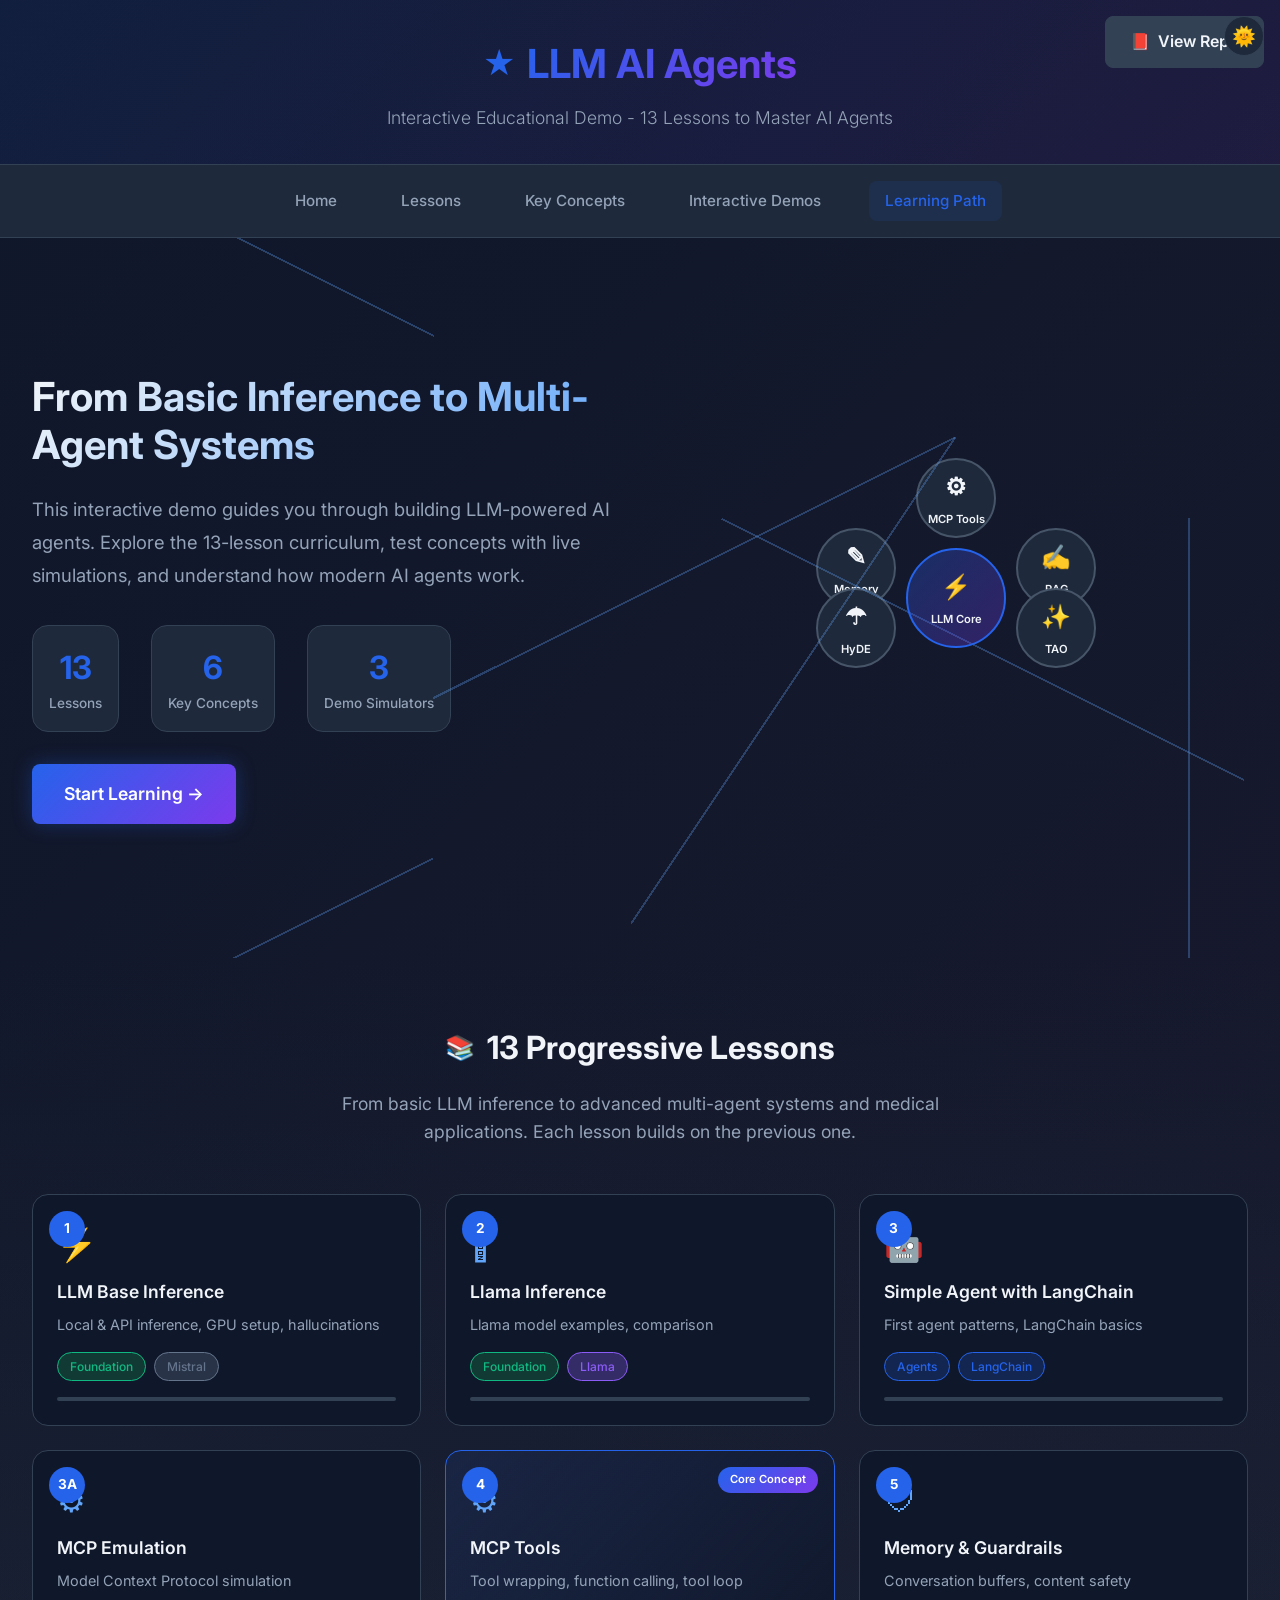
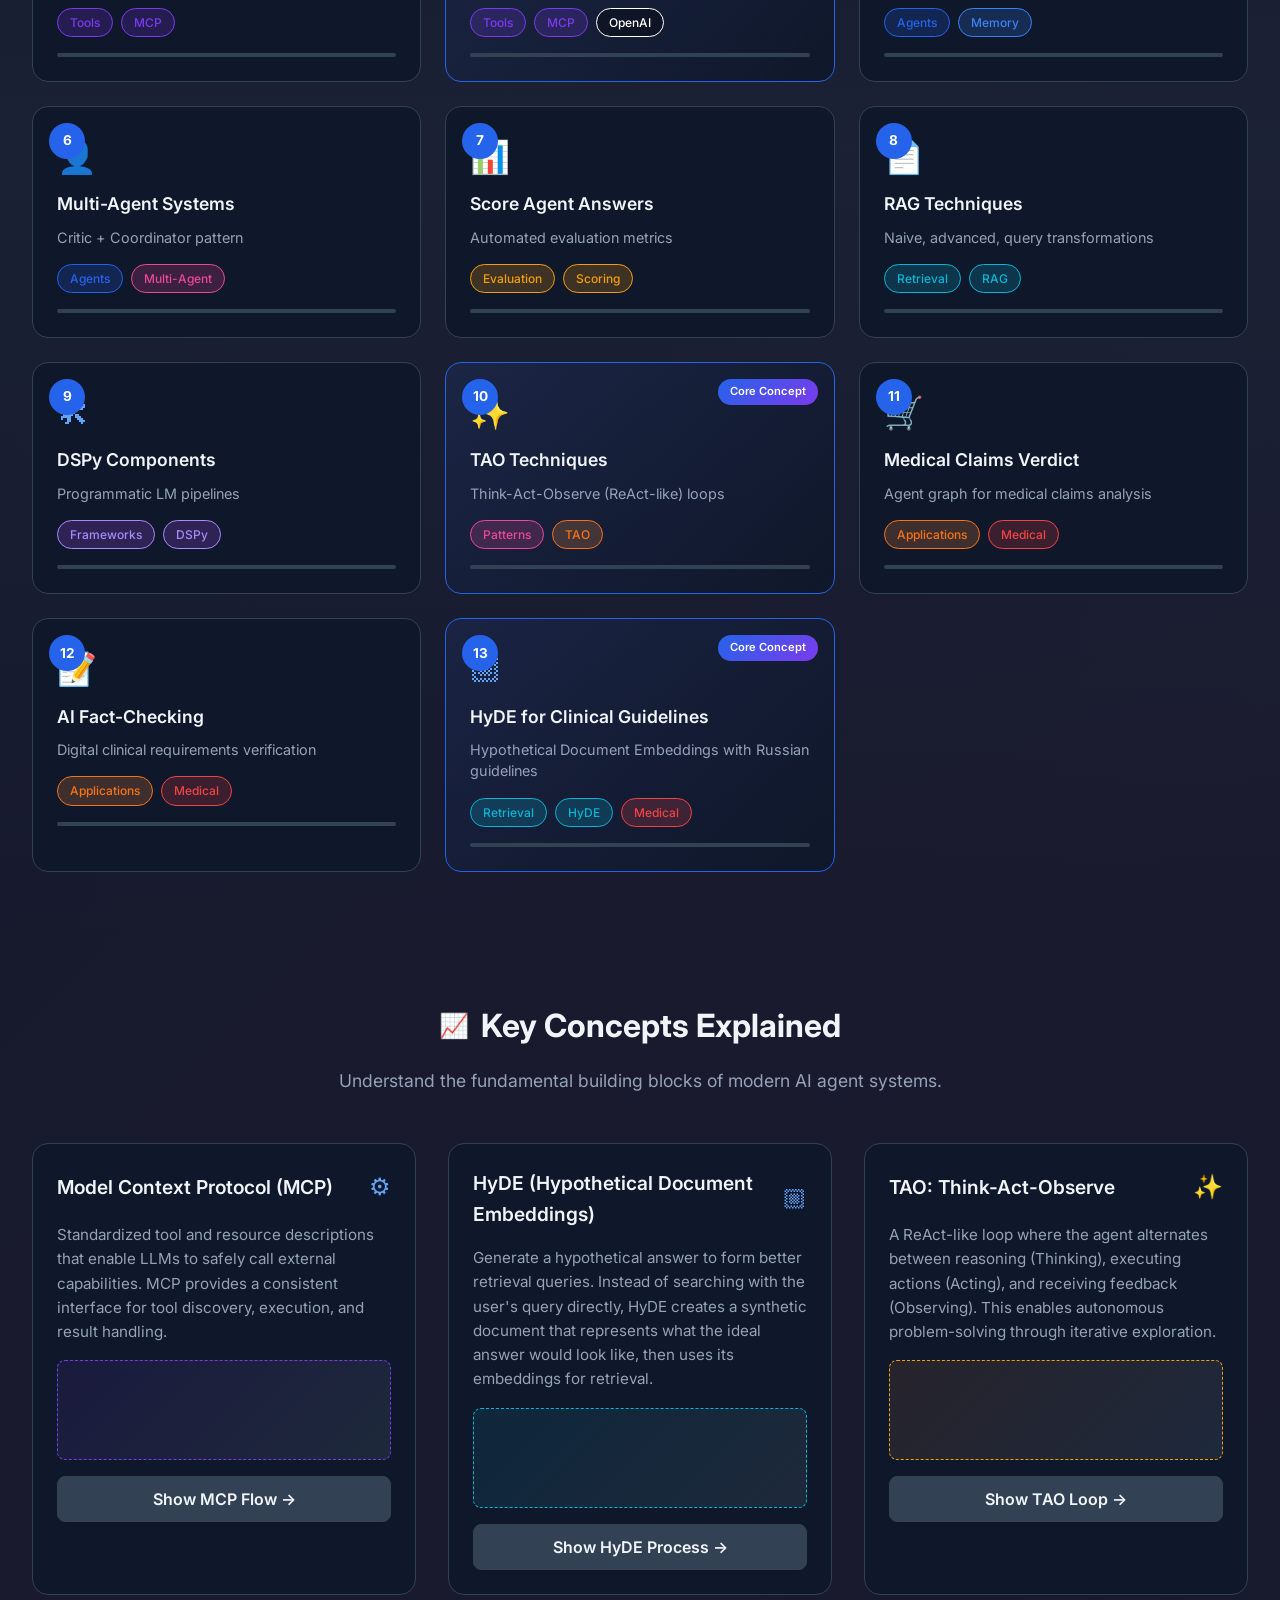
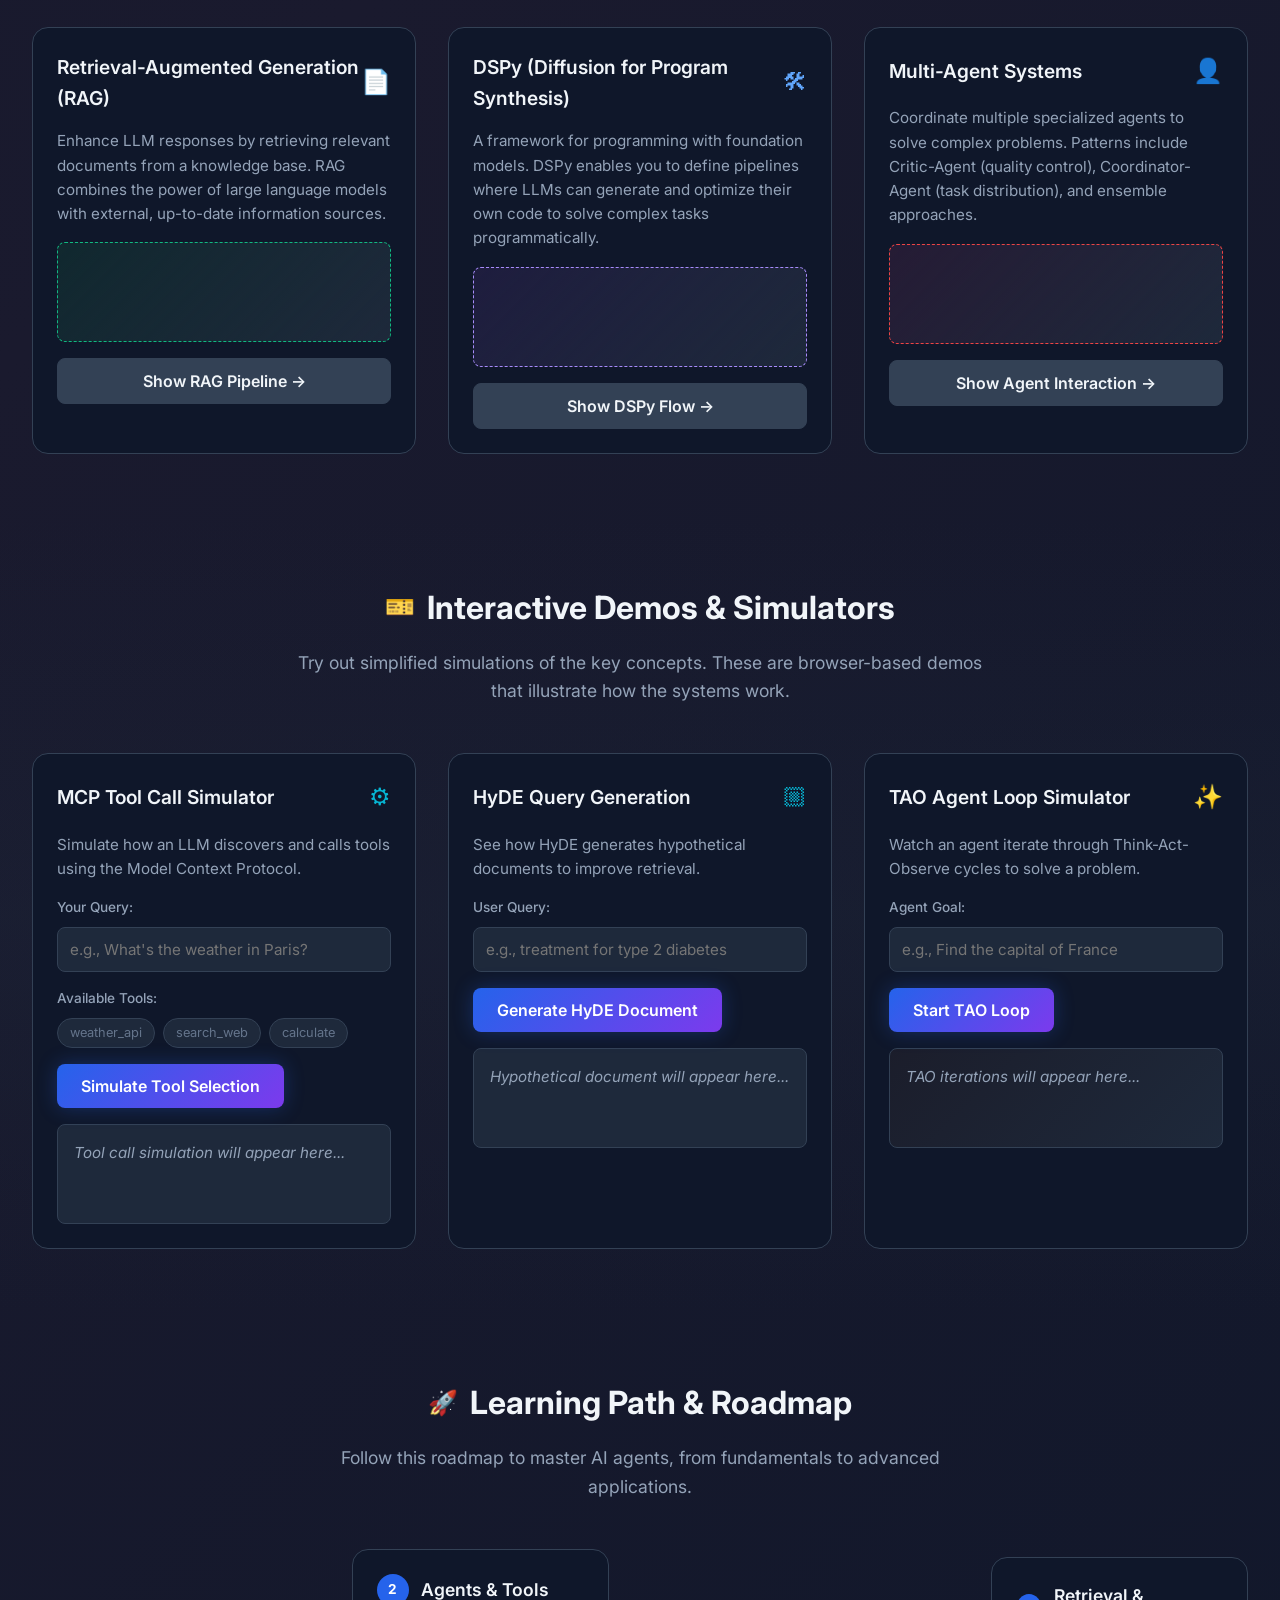
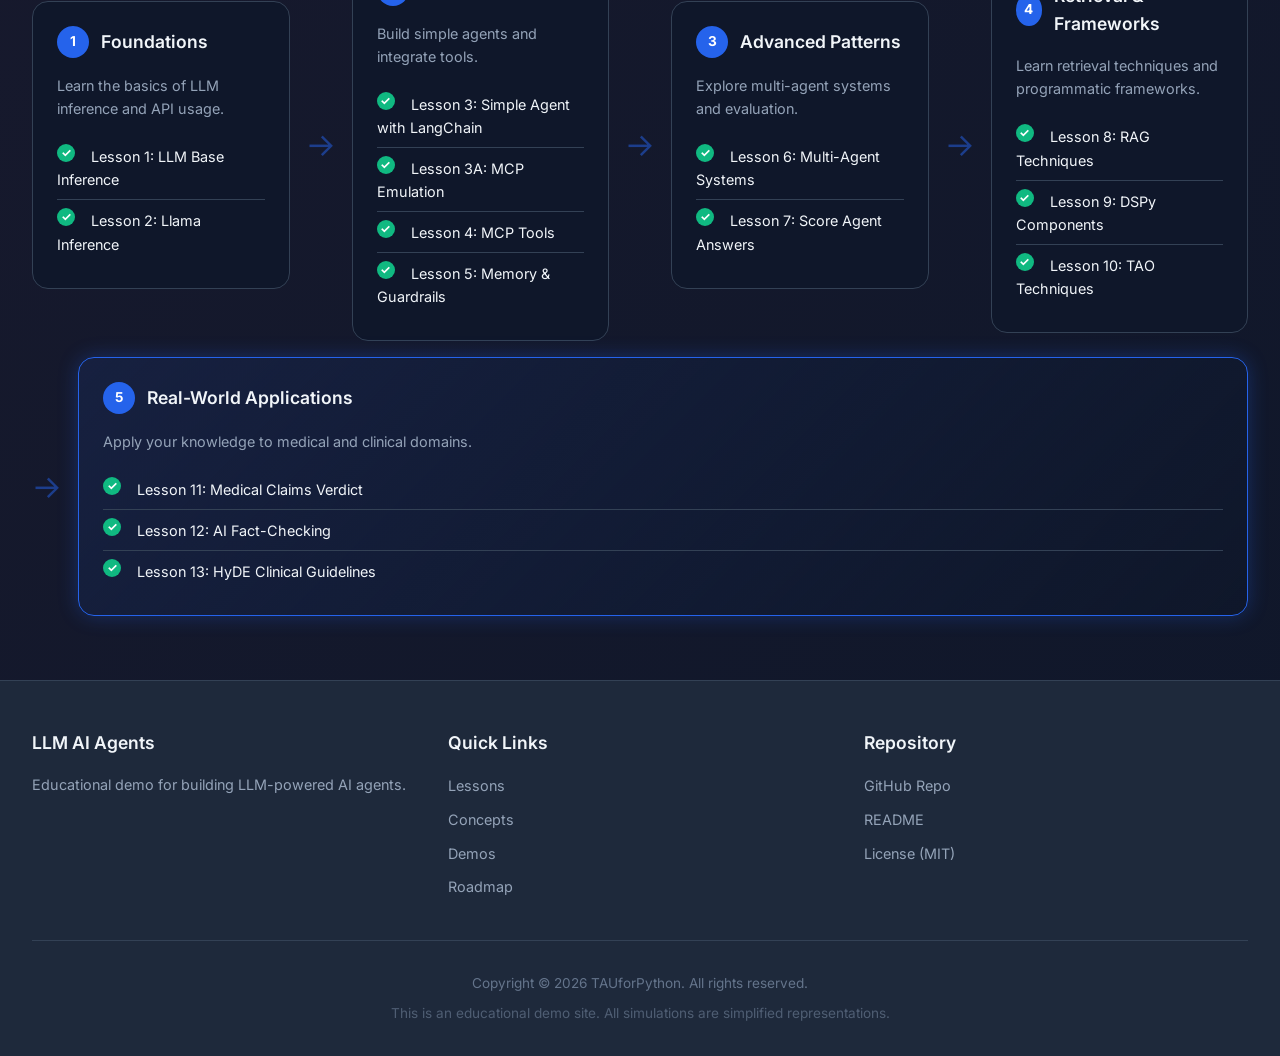
==== docs/index.html @ aaac9e11 "Add GitHub Pages interactive educational demo site - Create docs/ folder with complete static site -" ====
<!DOCTYPE html>
<html lang="en">
<head>
    <meta charset="UTF-8">
    <meta name="viewport" content="width=device-width, initial-scale=1.0">
    <title>LLM AI Agents - Interactive Educational Demo</title>
    <meta name="description" content="Interactive educational demo for building LLM-powered AI agents. 13 lessons covering MCP, HyDE, TAO, RAG, DSPy, and multi-agent systems.">
    <meta name="keywords" content="LLM, AI Agents, Machine Learning, MCP, HyDE, TAO, RAG, DSPy, LangChain, Educational">
    <meta name="author" content="TAUforPython">
    <meta property="og:title" content="LLM AI Agents - Interactive Educational Demo">
    <meta property="og:description" content="Interactive educational demo for building LLM-powered AI agents. 13 lessons covering modern AI agent patterns.">
    <meta property="og:type" content="website">
    <link rel="icon" type="image/svg+xml" href="favicon.svg">
    <link rel="manifest" href="manifest.json">
    <meta name="theme-color" content="#2563eb">
    <meta name="msapplication-navbutton-color" content="#2563eb">
    <meta name="apple-mobile-web-app-status-bar-style" content="black-translucent">
    <link rel="stylesheet" href="styles.css">
    <link href="https://fonts.googleapis.com/css2?family=Inter:wght@300;400;500;600;700&family=JetBrains+Mono:wght@400;500&display=swap" rel="stylesheet">
</head>
<body>
    <!-- Header -->
    <header class="header">
        <div class="container">
            <div class="logo">
                <span class="logo-icon">&#9733;</span>
                <h1>LLM AI Agents</h1>
            </div>
            <p class="subtitle">Interactive Educational Demo - 13 Lessons to Master AI Agents</p>
            <div class="header-actions">
                <a href="https://github.com/D2718281828nis/LLM_AI_agents" target="_blank" class="btn btn-secondary btn-sm">
                    <span>&#128213;</span> View Repo
                </a>
            </div>
        </div>
    </header>

    <!-- Navigation -->
    <nav class="main-nav">
        <div class="container">
            <a href="#hero" class="nav-link active">Home</a>
            <a href="#lessons" class="nav-link">Lessons</a>
            <a href="#concepts" class="nav-link">Key Concepts</a>
            <a href="#demos" class="nav-link">Interactive Demos</a>
            <a href="#roadmap" class="nav-link">Learning Path</a>
        </div>
    </nav>

    <!-- Hero Section -->
    <section id="hero" class="hero">
        <div class="container">
            <div class="hero-content">
                <h2>From Basic Inference to Multi-Agent Systems</h2>
                <p class="hero-description">
                    This interactive demo guides you through building LLM-powered AI agents. 
                    Explore the 13-lesson curriculum, test concepts with live simulations, 
                    and understand how modern AI agents work.
                </p>
                <div class="hero-stats">
                    <div class="stat">
                        <span class="stat-number">13</span>
                        <span class="stat-label">Lessons</span>
                    </div>
                    <div class="stat">
                        <span class="stat-number">6</span>
                        <span class="stat-label">Key Concepts</span>
                    </div>
                    <div class="stat">
                        <span class="stat-number">3</span>
                        <span class="stat-label">Demo Simulators</span>
                    </div>
                </div>
                <a href="#lessons" class="btn btn-primary btn-large">
                    Start Learning &rarr;
                </a>
            </div>
            <div class="hero-visual">
                <div class="agent-network">
                    <div class="agent-node agent-center">
                        <span class="agent-icon">&#9889;</span>
                        <span>LLM Core</span>
                    </div>
                    <div class="agent-node agent-mcp">
                        <span class="agent-icon">&#9881;</span>
                        <span>MCP Tools</span>
                    </div>
                    <div class="agent-node agent-memory">
                        <span class="agent-icon">&#9998;</span>
                        <span>Memory</span>
                    </div>
                    <div class="agent-node agent-rag">
                        <span class="agent-icon">&#9997;</span>
                        <span>RAG</span>
                    </div>
                    <div class="agent-node agent-hyde">
                        <span class="agent-icon">&#9730;</span>
                        <span>HyDE</span>
                    </div>
                    <div class="agent-node agent-tao">
                        <span class="agent-icon">&#10024;</span>
                        <span>TAO</span>
                    </div>
                </div>
                <div class="connection-lines" id="connectionLines"></div>
            </div>
        </div>
    </section>

    <!-- Lessons Section -->
    <section id="lessons" class="lessons-section">
        <div class="container">
            <h2 class="section-title">
                <span class="section-icon">&#128218;</span>
                13 Progressive Lessons
            </h2>
            <p class="section-description">
                From basic LLM inference to advanced multi-agent systems and medical applications.
                Each lesson builds on the previous one.
            </p>

            <div class="lessons-grid">
                <!-- Lesson 1 -->
                <div class="lesson-card" data-lesson="1" data-category="foundations">
                    <div class="lesson-number">1</div>
                    <div class="lesson-icon">&#9889;</div>
                    <h3>LLM Base Inference</h3>
                    <p>Local & API inference, GPU setup, hallucinations</p>
                    <div class="lesson-tags">
                        <span class="tag tag-foundation">Foundation</span>
                        <span class="tag tag-mistral">Mistral</span>
                    </div>
                    <div class="lesson-progress">
                        <span class="progress-bar"></span>
                    </div>
                </div>

                <!-- Lesson 2 -->
                <div class="lesson-card" data-lesson="2" data-category="foundations">
                    <div class="lesson-number">2</div>
                    <div class="lesson-icon">&#129726;</div>
                    <h3>Llama Inference</h3>
                    <p>Llama model examples, comparison</p>
                    <div class="lesson-tags">
                        <span class="tag tag-foundation">Foundation</span>
                        <span class="tag tag-llama">Llama</span>
                    </div>
                    <div class="lesson-progress">
                        <span class="progress-bar"></span>
                    </div>
                </div>

                <!-- Lesson 3 -->
                <div class="lesson-card" data-lesson="3" data-category="agents">
                    <div class="lesson-number">3</div>
                    <div class="lesson-icon">&#129302;</div>
                    <h3>Simple Agent with LangChain</h3>
                    <p>First agent patterns, LangChain basics</p>
                    <div class="lesson-tags">
                        <span class="tag tag-agents">Agents</span>
                        <span class="tag tag-langchain">LangChain</span>
                    </div>
                    <div class="lesson-progress">
                        <span class="progress-bar"></span>
                    </div>
                </div>

                <!-- Lesson 3A -->
                <div class="lesson-card" data-lesson="3a" data-category="tools">
                    <div class="lesson-number">3A</div>
                    <div class="lesson-icon">&#9881;</div>
                    <h3>MCP Emulation</h3>
                    <p>Model Context Protocol simulation</p>
                    <div class="lesson-tags">
                        <span class="tag tag-tools">Tools</span>
                        <span class="tag tag-mcp">MCP</span>
                    </div>
                    <div class="lesson-progress">
                        <span class="progress-bar"></span>
                    </div>
                </div>

                <!-- Lesson 4 -->
                <div class="lesson-card featured" data-lesson="4" data-category="tools">
                    <div class="lesson-number">4</div>
                    <div class="lesson-icon">&#9881;</div>
                    <h3>MCP Tools</h3>
                    <p>Tool wrapping, function calling, tool loop</p>
                    <div class="lesson-tags">
                        <span class="tag tag-tools">Tools</span>
                        <span class="tag tag-mcp">MCP</span>
                        <span class="tag tag-openai">OpenAI</span>
                    </div>
                    <div class="lesson-progress">
                        <span class="progress-bar"></span>
                    </div>
                    <span class="featured-badge">Core Concept</span>
                </div>

                <!-- Lesson 5 -->
                <div class="lesson-card" data-lesson="5" data-category="agents">
                    <div class="lesson-number">5</div>
                    <div class="lesson-icon">&#128737;</div>
                    <h3>Memory & Guardrails</h3>
                    <p>Conversation buffers, content safety</p>
                    <div class="lesson-tags">
                        <span class="tag tag-agents">Agents</span>
                        <span class="tag tag-memory">Memory</span>
                    </div>
                    <div class="lesson-progress">
                        <span class="progress-bar"></span>
                    </div>
                </div>

                <!-- Lesson 6 -->
                <div class="lesson-card" data-lesson="6" data-category="agents">
                    <div class="lesson-number">6</div>
                    <div class="lesson-icon">&#128100;</div>
                    <h3>Multi-Agent Systems</h3>
                    <p>Critic + Coordinator pattern</p>
                    <div class="lesson-tags">
                        <span class="tag tag-agents">Agents</span>
                        <span class="tag tag-multi">Multi-Agent</span>
                    </div>
                    <div class="lesson-progress">
                        <span class="progress-bar"></span>
                    </div>
                </div>

                <!-- Lesson 7 -->
                <div class="lesson-card" data-lesson="7" data-category="evaluation">
                    <div class="lesson-number">7</div>
                    <div class="lesson-icon">&#128202;</div>
                    <h3>Score Agent Answers</h3>
                    <p>Automated evaluation metrics</p>
                    <div class="lesson-tags">
                        <span class="tag tag-evaluation">Evaluation</span>
                        <span class="tag tag-scoring">Scoring</span>
                    </div>
                    <div class="lesson-progress">
                        <span class="progress-bar"></span>
                    </div>
                </div>

                <!-- Lesson 8 -->
                <div class="lesson-card" data-lesson="8" data-category="retrieval">
                    <div class="lesson-number">8</div>
                    <div class="lesson-icon">&#128196;</div>
                    <h3>RAG Techniques</h3>
                    <p>Naive, advanced, query transformations</p>
                    <div class="lesson-tags">
                        <span class="tag tag-retrieval">Retrieval</span>
                        <span class="tag tag-rag">RAG</span>
                    </div>
                    <div class="lesson-progress">
                        <span class="progress-bar"></span>
                    </div>
                </div>

                <!-- Lesson 9 -->
                <div class="lesson-card" data-lesson="9" data-category="frameworks">
                    <div class="lesson-number">9</div>
                    <div class="lesson-icon">&#128736;</div>
                    <h3>DSPy Components</h3>
                    <p>Programmatic LM pipelines</p>
                    <div class="lesson-tags">
                        <span class="tag tag-frameworks">Frameworks</span>
                        <span class="tag tag-dspy">DSPy</span>
                    </div>
                    <div class="lesson-progress">
                        <span class="progress-bar"></span>
                    </div>
                </div>

                <!-- Lesson 10 -->
                <div class="lesson-card featured" data-lesson="10" data-category="patterns">
                    <div class="lesson-number">10</div>
                    <div class="lesson-icon">&#10024;</div>
                    <h3>TAO Techniques</h3>
                    <p>Think-Act-Observe (ReAct-like) loops</p>
                    <div class="lesson-tags">
                        <span class="tag tag-patterns">Patterns</span>
                        <span class="tag tag-tao">TAO</span>
                    </div>
                    <div class="lesson-progress">
                        <span class="progress-bar"></span>
                    </div>
                    <span class="featured-badge">Core Concept</span>
                </div>

                <!-- Lesson 11 -->
                <div class="lesson-card" data-lesson="11" data-category="applications">
                    <div class="lesson-number">11</div>
                    <div class="lesson-icon">&#128722;</div>
                    <h3>Medical Claims Verdict</h3>
                    <p>Agent graph for medical claims analysis</p>
                    <div class="lesson-tags">
                        <span class="tag tag-applications">Applications</span>
                        <span class="tag tag-medical">Medical</span>
                    </div>
                    <div class="lesson-progress">
                        <span class="progress-bar"></span>
                    </div>
                </div>

                <!-- Lesson 12 -->
                <div class="lesson-card" data-lesson="12" data-category="applications">
                    <div class="lesson-number">12</div>
                    <div class="lesson-icon">&#128221;</div>
                    <h3>AI Fact-Checking</h3>
                    <p>Digital clinical requirements verification</p>
                    <div class="lesson-tags">
                        <span class="tag tag-applications">Applications</span>
                        <span class="tag tag-medical">Medical</span>
                    </div>
                    <div class="lesson-progress">
                        <span class="progress-bar"></span>
                    </div>
                </div>

                <!-- Lesson 13 -->
                <div class="lesson-card featured" data-lesson="13" data-category="retrieval">
                    <div class="lesson-number">13</div>
                    <div class="lesson-icon">&#127996;</div>
                    <h3>HyDE for Clinical Guidelines</h3>
                    <p>Hypothetical Document Embeddings with Russian guidelines</p>
                    <div class="lesson-tags">
                        <span class="tag tag-retrieval">Retrieval</span>
                        <span class="tag tag-hyde">HyDE</span>
                        <span class="tag tag-medical">Medical</span>
                    </div>
                    <div class="lesson-progress">
                        <span class="progress-bar"></span>
                    </div>
                    <span class="featured-badge">Core Concept</span>
                </div>
            </div>
        </div>
    </section>

    <!-- Key Concepts Section -->
    <section id="concepts" class="concepts-section">
        <div class="container">
            <h2 class="section-title">
                <span class="section-icon">&#128200;</span>
                Key Concepts Explained
            </h2>
            <p class="section-description">
                Understand the fundamental building blocks of modern AI agent systems.
            </p>

            <div class="concepts-grid">
                <!-- MCP Concept -->
                <div class="concept-card" id="concept-mcp">
                    <div class="concept-header">
                        <h3>Model Context Protocol (MCP)</h3>
                        <span class="concept-icon">&#9881;</span>
                    </div>
                    <div class="concept-body">
                        <p>Standardized tool and resource descriptions that enable LLMs to safely call external capabilities. MCP provides a consistent interface for tool discovery, execution, and result handling.</p>
                        <div class="concept-visual mcp-visual" id="mcpVisual"></div>
                        <button class="btn btn-secondary btn-interactive" onclick="animateMCP()">
                            Show MCP Flow &rarr;
                        </button>
                    </div>
                </div>

                <!-- HyDE Concept -->
                <div class="concept-card" id="concept-hyde">
                    <div class="concept-header">
                        <h3>HyDE (Hypothetical Document Embeddings)</h3>
                        <span class="concept-icon">&#127996;</span>
                    </div>
                    <div class="concept-body">
                        <p>Generate a hypothetical answer to form better retrieval queries. Instead of searching with the user's query directly, HyDE creates a synthetic document that represents what the ideal answer would look like, then uses its embeddings for retrieval.</p>
                        <div class="concept-visual hyde-visual" id="hydeVisual"></div>
                        <button class="btn btn-secondary btn-interactive" onclick="animateHyDE()">
                            Show HyDE Process &rarr;
                        </button>
                    </div>
                </div>

                <!-- TAO Concept -->
                <div class="concept-card" id="concept-tao">
                    <div class="concept-header">
                        <h3>TAO: Think-Act-Observe</h3>
                        <span class="concept-icon">&#10024;</span>
                    </div>
                    <div class="concept-body">
                        <p>A ReAct-like loop where the agent alternates between reasoning (Thinking), executing actions (Acting), and receiving feedback (Observing). This enables autonomous problem-solving through iterative exploration.</p>
                        <div class="concept-visual tao-visual" id="taoVisual"></div>
                        <button class="btn btn-secondary btn-interactive" onclick="animateTAO()">
                            Show TAO Loop &rarr;
                        </button>
                    </div>
                </div>

                <!-- RAG Concept -->
                <div class="concept-card" id="concept-rag">
                    <div class="concept-header">
                        <h3>Retrieval-Augmented Generation (RAG)</h3>
                        <span class="concept-icon">&#128196;</span>
                    </div>
                    <div class="concept-body">
                        <p>Enhance LLM responses by retrieving relevant documents from a knowledge base. RAG combines the power of large language models with external, up-to-date information sources.</p>
                        <div class="concept-visual rag-visual" id="ragVisual"></div>
                        <button class="btn btn-secondary btn-interactive" onclick="animateRAG()">
                            Show RAG Pipeline &rarr;
                        </button>
                    </div>
                </div>

                <!-- DSPy Concept -->
                <div class="concept-card" id="concept-dspy">
                    <div class="concept-header">
                        <h3>DSPy (Diffusion for Program Synthesis)</h3>
                        <span class="concept-icon">&#128736;</span>
                    </div>
                    <div class="concept-body">
                        <p>A framework for programming with foundation models. DSPy enables you to define pipelines where LLMs can generate and optimize their own code to solve complex tasks programmatically.</p>
                        <div class="concept-visual dspy-visual" id="dspyVisual"></div>
                        <button class="btn btn-secondary btn-interactive" onclick="animateDSPy()">
                            Show DSPy Flow &rarr;
                        </button>
                    </div>
                </div>

                <!-- Multi-Agent Concept -->
                <div class="concept-card" id="concept-multiagent">
                    <div class="concept-header">
                        <h3>Multi-Agent Systems</h3>
                        <span class="concept-icon">&#128100;</span>
                    </div>
                    <div class="concept-body">
                        <p>Coordinate multiple specialized agents to solve complex problems. Patterns include Critic-Agent (quality control), Coordinator-Agent (task distribution), and ensemble approaches.</p>
                        <div class="concept-visual multiagent-visual" id="multiagentVisual"></div>
                        <button class="btn btn-secondary btn-interactive" onclick="animateMultiAgent()">
                            Show Agent Interaction &rarr;
                        </button>
                    </div>
                </div>
            </div>
        </div>
    </section>

    <!-- Interactive Demos Section -->
    <section id="demos" class="demos-section">
        <div class="container">
            <h2 class="section-title">
                <span class="section-icon">&#127915;</span>
                Interactive Demos & Simulators
            </h2>
            <p class="section-description">
                Try out simplified simulations of the key concepts. These are browser-based demos that illustrate how the systems work.
            </p>

            <div class="demos-grid">
                <!-- MCP Tool Call Simulator -->
                <div class="demo-card" id="demo-mcp">
                    <div class="demo-header">
                        <h3>MCP Tool Call Simulator</h3>
                        <span class="demo-icon">&#9881;</span>
                    </div>
                    <div class="demo-body">
                        <p>Simulate how an LLM discovers and calls tools using the Model Context Protocol.</p>
                        <div class="demo-interface">
                            <div class="demo-input">
                                <label for="mcpQuery">Your Query:</label>
                                <input type="text" id="mcpQuery" placeholder="e.g., What's the weather in Paris?">
                            </div>
                            <div class="demo-tools">
                                <label>Available Tools:</label>
                                <div class="tool-list" id="mcpTools">
                                    <span class="tool-chip">weather_api</span>
                                    <span class="tool-chip">search_web</span>
                                    <span class="tool-chip">calculate</span>
                                </div>
                            </div>
                            <button class="btn btn-primary" onclick="runMCPDemo()">
                                Simulate Tool Selection
                            </button>
                            <div class="demo-output" id="mcpOutput">
                                <p class="output-placeholder">Tool call simulation will appear here...</p>
                            </div>
                        </div>
                    </div>
                </div>

                <!-- HyDE Query Simulator -->
                <div class="demo-card" id="demo-hyde">
                    <div class="demo-header">
                        <h3>HyDE Query Generation</h3>
                        <span class="demo-icon">&#127996;</span>
                    </div>
                    <div class="demo-body">
                        <p>See how HyDE generates hypothetical documents to improve retrieval.</p>
                        <div class="demo-interface">
                            <div class="demo-input">
                                <label for="hydeQuery">User Query:</label>
                                <input type="text" id="hydeQuery" placeholder="e.g., treatment for type 2 diabetes">
                            </div>
                            <button class="btn btn-primary" onclick="runHyDEDemo()">
                                Generate HyDE Document
                            </button>
                            <div class="demo-output" id="hydeOutput">
                                <p class="output-placeholder">Hypothetical document will appear here...</p>
                            </div>
                        </div>
                    </div>
                </div>

                <!-- TAO Agent Loop Simulator -->
                <div class="demo-card" id="demo-tao">
                    <div class="demo-header">
                        <h3>TAO Agent Loop Simulator</h3>
                        <span class="demo-icon">&#10024;</span>
                    </div>
                    <div class="demo-body">
                        <p>Watch an agent iterate through Think-Act-Observe cycles to solve a problem.</p>
                        <div class="demo-interface">
                            <div class="demo-input">
                                <label for="taoGoal">Agent Goal:</label>
                                <input type="text" id="taoGoal" placeholder="e.g., Find the capital of France">
                            </div>
                            <button class="btn btn-primary" onclick="runTAODemo()">
                                Start TAO Loop
                            </button>
                            <div class="demo-output tao-loop" id="taoOutput">
                                <p class="output-placeholder">TAO iterations will appear here...</p>
                            </div>
                        </div>
                    </div>
                </div>
            </div>
        </div>
    </section>

    <!-- Learning Path / Roadmap Section -->
    <section id="roadmap" class="roadmap-section">
        <div class="container">
            <h2 class="section-title">
                <span class="section-icon">&#128640;</span>
                Learning Path & Roadmap
            </h2>
            <p class="section-description">
                Follow this roadmap to master AI agents, from fundamentals to advanced applications.
            </p>

            <div class="roadmap-container">
                <div class="roadmap-level">
                    <div class="level-header">
                        <span class="level-number">1</span>
                        <h3>Foundations</h3>
                    </div>
                    <div class="level-content">
                        <p>Learn the basics of LLM inference and API usage.</p>
                        <ul class="level-lessons">
                            <li><span class="check"></span> Lesson 1: LLM Base Inference</li>
                            <li><span class="check"></span> Lesson 2: Llama Inference</li>
                        </ul>
                    </div>
                </div>

                <div class="roadmap-arrow">&rarr;</div>

                <div class="roadmap-level">
                    <div class="level-header">
                        <span class="level-number">2</span>
                        <h3>Agents & Tools</h3>
                    </div>
                    <div class="level-content">
                        <p>Build simple agents and integrate tools.</p>
                        <ul class="level-lessons">
                            <li><span class="check"></span> Lesson 3: Simple Agent with LangChain</li>
                            <li><span class="check"></span> Lesson 3A: MCP Emulation</li>
                            <li><span class="check"></span> Lesson 4: MCP Tools</li>
                            <li><span class="check"></span> Lesson 5: Memory & Guardrails</li>
                        </ul>
                    </div>
                </div>

                <div class="roadmap-arrow">&rarr;</div>

                <div class="roadmap-level">
                    <div class="level-header">
                        <span class="level-number">3</span>
                        <h3>Advanced Patterns</h3>
                    </div>
                    <div class="level-content">
                        <p>Explore multi-agent systems and evaluation.</p>
                        <ul class="level-lessons">
                            <li><span class="check"></span> Lesson 6: Multi-Agent Systems</li>
                            <li><span class="check"></span> Lesson 7: Score Agent Answers</li>
                        </ul>
                    </div>
                </div>

                <div class="roadmap-arrow">&rarr;</div>

                <div class="roadmap-level">
                    <div class="level-header">
                        <span class="level-number">4</span>
                        <h3>Retrieval & Frameworks</h3>
                    </div>
                    <div class="level-content">
                        <p>Learn retrieval techniques and programmatic frameworks.</p>
                        <ul class="level-lessons">
                            <li><span class="check"></span> Lesson 8: RAG Techniques</li>
                            <li><span class="check"></span> Lesson 9: DSPy Components</li>
                            <li><span class="check"></span> Lesson 10: TAO Techniques</li>
                        </ul>
                    </div>
                </div>

                <div class="roadmap-arrow">&rarr;</div>

                <div class="roadmap-level highlight">
                    <div class="level-header">
                        <span class="level-number">5</span>
                        <h3>Real-World Applications</h3>
                    </div>
                    <div class="level-content">
                        <p>Apply your knowledge to medical and clinical domains.</p>
                        <ul class="level-lessons">
                            <li><span class="check"></span> Lesson 11: Medical Claims Verdict</li>
                            <li><span class="check"></span> Lesson 12: AI Fact-Checking</li>
                            <li><span class="check"></span> Lesson 13: HyDE Clinical Guidelines</li>
                        </ul>
                    </div>
                </div>
            </div>
        </div>
    </section>

    <!-- Footer -->
    <footer class="footer">
        <div class="container">
            <div class="footer-content">
                <div class="footer-section">
                    <h4>LLM AI Agents</h4>
                    <p>Educational demo for building LLM-powered AI agents.</p>
                </div>
                <div class="footer-section">
                    <h4>Quick Links</h4>
                    <ul class="footer-links">
                        <li><a href="#lessons">Lessons</a></li>
                        <li><a href="#concepts">Concepts</a></li>
                        <li><a href="#demos">Demos</a></li>
                        <li><a href="#roadmap">Roadmap</a></li>
                    </ul>
                </div>
                <div class="footer-section">
                    <h4>Repository</h4>
                    <ul class="footer-links">
                        <li><a href="https://github.com/D2718281828nis/LLM_AI_agents" target="_blank">GitHub Repo</a></li>
                        <li><a href="README.md">README</a></li>
                        <li><a href="LICENSE">License (MIT)</a></li>
                    </ul>
                </div>
            </div>
            <div class="footer-bottom">
                <p>Copyright &copy; 2026 TAUforPython. All rights reserved.</p>
                <p class="footer-note">This is an educational demo site. All simulations are simplified representations.</p>
            </div>
        </div>
    </footer>

    <!-- Back to Top Button -->
    <button id="backToTop" class="back-to-top" onclick="scrollToTop()">
        &uarr; Top
    </button>

    <script src="script.js"></script>
</body>
</html>
---- docs/styles.css ----
/* ============================================
   LLM AI Agents - Educational Demo Site
   Stylesheet
   ============================================ */

/* CSS Variables */
:root {
    --primary-color: #2563eb;
    --primary-dark: #1e40af;
    --primary-light: #3b82f6;
    --primary-lighter: #60a5fa;
    --secondary-color: #7c3aed;
    --accent-color: #06b6d4;
    --success-color: #10b981;
    --warning-color: #f59e0b;
    --danger-color: #ef4444;
    
    --bg-color: #0f172a;
    --bg-secondary: #1e293b;
    --bg-tertiary: #334155;
    --bg-card: #0f172a;
    --bg-card-hover: #1e293b;
    
    --text-primary: #f1f5f9;
    --text-secondary: #94a3b8;
    --text-muted: #64748b;
    
    --border-color: #334155;
    --border-light: #475569;
    
    --shadow-sm: 0 1px 2px rgba(0, 0, 0, 0.3);
    --shadow-md: 0 4px 6px rgba(0, 0, 0, 0.3);
    --shadow-lg: 0 10px 15px rgba(0, 0, 0, 0.3);
    --shadow-glow: 0 0 20px rgba(37, 99, 235, 0.3);
    
    --font-sans: 'Inter', -apple-system, BlinkMacSystemFont, 'Segoe UI', sans-serif;
    --font-mono: 'JetBrains Mono', 'Fira Code', monospace;
    
    --transition-fast: 0.15s ease;
    --transition-normal: 0.3s ease;
    --transition-slow: 0.5s ease;
    
    /* Header */
    --header-height: 120px;
}

/* Reset & Base Styles */
*, *::before, *::after {
    margin: 0;
    padding: 0;
    box-sizing: border-box;
}

html {
    scroll-behavior: smooth;
    font-size: 16px;
}

body {
    font-family: var(--font-sans);
    background: linear-gradient(135deg, var(--bg-color) 0%, #1a1a2e 50%, var(--bg-color) 100%);
    color: var(--text-primary);
    line-height: 1.6;
    min-height: 100vh;
    overflow-x: hidden;
}

/* Container */
.container {
    max-width: 1400px;
    margin: 0 auto;
    padding: 0 2rem;
}

/* ============================================
   Header
   ============================================ */
.header {
    padding: 2rem 0;
    text-align: center;
    background: linear-gradient(135deg, rgba(37, 99, 235, 0.1) 0%, rgba(124, 58, 237, 0.1) 100%);
    border-bottom: 1px solid var(--border-color);
}

.header .logo {
    display: flex;
    align-items: center;
    justify-content: center;
    gap: 0.75rem;
    margin-bottom: 0.5rem;
}

.logo-icon {
    font-size: 2rem;
    color: var(--primary-color);
    animation: pulse 2s infinite;
}

@keyframes pulse {
    0%, 100% { opacity: 1; transform: scale(1); }
    50% { opacity: 0.7; transform: scale(1.05); }
}

.header h1 {
    font-size: 2.5rem;
    font-weight: 700;
    background: linear-gradient(135deg, var(--primary-color), var(--secondary-color));
    -webkit-background-clip: text;
    -webkit-text-fill-color: transparent;
    background-clip: text;
}

.subtitle {
    color: var(--text-secondary);
    font-size: 1.1rem;
    font-weight: 300;
}

.header-actions {
    position: absolute;
    top: 1rem;
    right: 1rem;
    display: flex;
    gap: 0.75rem;
}

.btn-sm {
    padding: 0.5rem 1rem;
    font-size: 0.85rem;
}

.theme-toggle {
    width: 40px;
    height: 40px;
    border-radius: 50%;
    background: var(--bg-secondary);
    border: 1px solid var(--border-color);
    color: var(--text-primary);
    font-size: 1.2rem;
    cursor: pointer;
    display: flex;
    align-items: center;
    justify-content: center;
    transition: all var(--transition-normal);
    z-index: 100;
}

.theme-toggle:hover {
    border-color: var(--primary-color);
    box-shadow: var(--shadow-glow);
}

/* ============================================
   Navigation
   ============================================ */
.main-nav {
    padding: 1rem 0;
    background: var(--bg-secondary);
    border-bottom: 1px solid var(--border-color);
    position: sticky;
    top: 0;
    z-index: 100;
}

.main-nav .container {
    display: flex;
    justify-content: center;
    gap: 2rem;
    flex-wrap: wrap;
}

.nav-link {
    color: var(--text-secondary);
    text-decoration: none;
    font-size: 0.95rem;
    font-weight: 500;
    padding: 0.5rem 1rem;
    border-radius: 0.5rem;
    transition: all var(--transition-normal);
}

.nav-link:hover {
    color: var(--text-primary);
    background: var(--bg-tertiary);
}

.nav-link.active {
    color: var(--primary-color);
    background: rgba(37, 99, 235, 0.1);
}

/* ============================================
   Hero Section
   ============================================ */
.hero {
    padding: 4rem 0;
    min-height: 80vh;
    display: flex;
    align-items: center;
    position: relative;
    overflow: hidden;
}

.hero .container {
    display: grid;
    grid-template-columns: 1fr 1fr;
    gap: 3rem;
    align-items: center;
}

.hero-content {
    max-width: 600px;
}

.hero h2 {
    font-size: 2.5rem;
    font-weight: 700;
    margin-bottom: 1.5rem;
    background: linear-gradient(135deg, var(--text-primary), var(--primary-lighter));
    -webkit-background-clip: text;
    -webkit-text-fill-color: transparent;
    background-clip: text;
    line-height: 1.2;
}

.hero-description {
    font-size: 1.15rem;
    color: var(--text-secondary);
    margin-bottom: 2rem;
    line-height: 1.8;
}

.hero-stats {
    display: flex;
    gap: 2rem;
    margin-bottom: 2rem;
}

.stat {
    text-align: center;
    padding: 1rem;
    background: var(--bg-secondary);
    border-radius: 1rem;
    border: 1px solid var(--border-color);
}

.stat-number {
    display: block;
    font-size: 2rem;
    font-weight: 700;
    color: var(--primary-color);
}

.stat-label {
    display: block;
    color: var(--text-secondary);
    font-size: 0.85rem;
    font-weight: 500;
}

.btn {
    display: inline-flex;
    align-items: center;
    justify-content: center;
    gap: 0.5rem;
    padding: 0.75rem 1.5rem;
    border: none;
    border-radius: 0.5rem;
    font-family: var(--font-sans);
    font-size: 1rem;
    font-weight: 600;
    cursor: pointer;
    transition: all var(--transition-normal);
    text-decoration: none;
}

.btn-primary {
    background: linear-gradient(135deg, var(--primary-color), var(--secondary-color));
    color: white;
    box-shadow: var(--shadow-glow);
}

.btn-primary:hover {
    transform: translateY(-2px);
    box-shadow: 0 0 30px rgba(37, 99, 235, 0.5);
}

.btn-secondary {
    background: var(--bg-tertiary);
    color: var(--text-primary);
    border: 1px solid var(--border-color);
}

.btn-secondary:hover {
    background: var(--border-color);
}

.btn-large {
    padding: 1rem 2rem;
    font-size: 1.1rem;
}

/* Hero Visual - Agent Network */
.hero-visual {
    position: relative;
    height: 400px;
    display: flex;
    align-items: center;
    justify-content: center;
}

.agent-network {
    position: relative;
    width: 350px;
    height: 350px;
}

.agent-node {
    position: absolute;
    width: 80px;
    height: 80px;
    background: var(--bg-secondary);
    border: 2px solid var(--border-light);
    border-radius: 50%;
    display: flex;
    flex-direction: column;
    align-items: center;
    justify-content: center;
    gap: 0.25rem;
    font-size: 0.7rem;
    font-weight: 600;
    color: var(--text-primary);
    transition: all var(--transition-normal);
    cursor: pointer;
}

.agent-node:hover {
    transform: scale(1.1);
    border-color: var(--primary-color);
    box-shadow: var(--shadow-glow);
}

.agent-icon {
    font-size: 1.5rem;
}

.agent-center {
    top: 50%;
    left: 50%;
    transform: translate(-50%, -50%);
    width: 100px;
    height: 100px;
    background: linear-gradient(135deg, rgba(37, 99, 235, 0.3), rgba(124, 58, 237, 0.3));
    border-color: var(--primary-color);
    z-index: 10;
}

.agent-mcp {
    top: 10%;
    left: 50%;
    transform: translateX(-50%);
}

.agent-memory {
    top: 30%;
    left: 10%;
}

.agent-rag {
    top: 30%;
    right: 10%;
}

.agent-hyde {
    bottom: 30%;
    left: 10%;
}

.agent-tao {
    bottom: 30%;
    right: 10%;
}

.connection-lines {
    position: absolute;
    top: 0;
    left: 0;
    width: 100%;
    height: 100%;
    pointer-events: none;
    z-index: 5;
}

.connection-line {
    position: absolute;
    border: 1px solid var(--primary-lighter);
    opacity: 0.3;
}

/* ============================================
   Sections
   ============================================ */
.section-title {
    font-size: 2rem;
    font-weight: 700;
    text-align: center;
    margin-bottom: 1rem;
    display: flex;
    align-items: center;
    justify-content: center;
    gap: 0.75rem;
}

.section-icon {
    font-size: 1.5rem;
    color: var(--primary-color);
}

.section-description {
    text-align: center;
    color: var(--text-secondary);
    font-size: 1.1rem;
    margin-bottom: 3rem;
    max-width: 700px;
    margin-left: auto;
    margin-right: auto;
}

/* ============================================
   Lessons Section
   ============================================ */
.lessons-section {
    padding: 4rem 0;
    background: linear-gradient(180deg, transparent, rgba(30, 41, 59, 0.5), transparent);
}

.lessons-grid {
    display: grid;
    grid-template-columns: repeat(auto-fit, minmax(300px, 1fr));
    gap: 1.5rem;
}

.lesson-card {
    background: var(--bg-card);
    border: 1px solid var(--border-color);
    border-radius: 1rem;
    padding: 1.5rem;
    transition: all var(--transition-normal);
    cursor: pointer;
    position: relative;
    overflow: hidden;
}

.lesson-card:hover {
    transform: translateY(-5px);
    border-color: var(--primary-color);
    box-shadow: var(--shadow-lg);
}

.lesson-card.featured {
    border-color: var(--primary-color);
    background: linear-gradient(135deg, rgba(37, 99, 235, 0.1), var(--bg-card));
}

.lesson-number {
    position: absolute;
    top: 1rem;
    left: 1rem;
    width: 36px;
    height: 36px;
    background: var(--primary-color);
    color: white;
    border-radius: 50%;
    display: flex;
    align-items: center;
    justify-content: center;
    font-size: 0.85rem;
    font-weight: 700;
}

.lesson-icon {
    font-size: 2rem;
    margin-bottom: 0.5rem;
    color: var(--primary-lighter);
}

.lesson-card h3 {
    font-size: 1.1rem;
    font-weight: 600;
    margin-bottom: 0.5rem;
    color: var(--text-primary);
}

.lesson-card p {
    color: var(--text-secondary);
    font-size: 0.9rem;
    margin-bottom: 1rem;
    line-height: 1.5;
}

.lesson-tags {
    display: flex;
    flex-wrap: wrap;
    gap: 0.5rem;
    margin-bottom: 1rem;
}

.tag {
    display: inline-block;
    padding: 0.25rem 0.75rem;
    border-radius: 2rem;
    font-size: 0.75rem;
    font-weight: 500;
}

.tag-foundation { background: rgba(34, 197, 94, 0.2); color: var(--success-color); border: 1px solid var(--success-color); }
.tag-agents { background: rgba(37, 99, 235, 0.2); color: var(--primary-color); border: 1px solid var(--primary-color); }
.tag-tools { background: rgba(124, 58, 237, 0.2); color: var(--secondary-color); border: 1px solid var(--secondary-color); }
.tag-evaluation { background: rgba(245, 158, 11, 0.2); color: var(--warning-color); border: 1px solid var(--warning-color); }
.tag-retrieval { background: rgba(6, 182, 212, 0.2); color: var(--accent-color); border: 1px solid var(--accent-color); }
.tag-frameworks { background: rgba(168, 85, 247, 0.2); color: #a78bfa; border: 1px solid #a78bfa; }
.tag-patterns { background: rgba(236, 72, 153, 0.2); color: #ec4899; border: 1px solid #ec4899; }
.tag-applications { background: rgba(251, 146, 60, 0.2); color: #f97316; border: 1px solid #f97316; }
.tag-medical { background: rgba(239, 68, 68, 0.2); color: var(--danger-color); border: 1px solid var(--danger-color); }
.tag-mistral { background: rgba(100, 116, 139, 0.3); color: var(--text-muted); border: 1px solid var(--text-muted); }
.tag-llama { background: rgba(139, 92, 246, 0.3); color: #8b5cf6; border: 1px solid #8b5cf6; }
.tag-langchain { background: rgba(37, 99, 235, 0.2); color: var(--primary-color); border: 1px solid var(--primary-color); }
.tag-mcp { background: rgba(124, 58, 237, 0.2); color: var(--secondary-color); border: 1px solid var(--secondary-color); }
.tag-openai { background: rgba(0, 0, 0, 0.3); color: white; border: 1px solid white; }
.tag-memory { background: rgba(59, 130, 246, 0.2); color: #3b82f6; border: 1px solid #3b82f6; }
.tag-multi { background: rgba(236, 72, 153, 0.2); color: #ec4899; border: 1px solid #ec4899; }
.tag-scoring { background: rgba(245, 158, 11, 0.2); color: var(--warning-color); border: 1px solid var(--warning-color); }
.tag-rag { background: rgba(6, 182, 212, 0.2); color: var(--accent-color); border: 1px solid var(--accent-color); }
.tag-dspy { background: rgba(168, 85, 247, 0.2); color: #a78bfa; border: 1px solid #a78bfa; }
.tag-tao { background: rgba(251, 146, 60, 0.2); color: #f97316; border: 1px solid #f97316; }
.tag-hyde { background: rgba(6, 182, 212, 0.2); color: var(--accent-color); border: 1px solid var(--accent-color); }

.lesson-progress {
    height: 4px;
    background: var(--bg-tertiary);
    border-radius: 2rem;
    overflow: hidden;
}

.progress-bar {
    display: block;
    height: 100%;
    width: 0%;
    background: linear-gradient(90deg, var(--primary-color), var(--secondary-color));
    border-radius: 2rem;
    transition: width var(--transition-slow);
}

.lesson-card:hover .progress-bar {
    width: 100%;
}

.featured-badge {
    position: absolute;
    top: 1rem;
    right: 1rem;
    background: linear-gradient(135deg, var(--primary-color), var(--secondary-color));
    color: white;
    padding: 0.25rem 0.75rem;
    border-radius: 2rem;
    font-size: 0.7rem;
    font-weight: 600;
}

/* ============================================
   Concepts Section
   ============================================ */
.concepts-section {
    padding: 4rem 0;
}

.concepts-grid {
    display: grid;
    grid-template-columns: repeat(auto-fit, minmax(350px, 1fr));
    gap: 2rem;
}

.concept-card {
    background: var(--bg-card);
    border: 1px solid var(--border-color);
    border-radius: 1rem;
    padding: 1.5rem;
    transition: all var(--transition-normal);
}

.concept-card:hover {
    border-color: var(--primary-lighter);
    box-shadow: var(--shadow-md);
}

.concept-header {
    display: flex;
    justify-content: space-between;
    align-items: center;
    margin-bottom: 1rem;
}

.concept-header h3 {
    font-size: 1.2rem;
    font-weight: 600;
}

.concept-icon {
    font-size: 1.5rem;
    color: var(--primary-lighter);
}

.concept-body p {
    color: var(--text-secondary);
    font-size: 0.95rem;
    line-height: 1.6;
    margin-bottom: 1rem;
}

.concept-visual {
    height: 100px;
    background: var(--bg-secondary);
    border-radius: 0.5rem;
    margin-bottom: 1rem;
    position: relative;
    overflow: hidden;
}

.btn-interactive {
    width: 100%;
    justify-content: center;
}

/* Concept Visuals */
.mcp-visual {
    background: linear-gradient(135deg, rgba(124, 58, 237, 0.1), var(--bg-secondary));
    border: 1px dashed var(--secondary-color);
}

.hyde-visual {
    background: linear-gradient(135deg, rgba(6, 182, 212, 0.1), var(--bg-secondary));
    border: 1px dashed var(--accent-color);
}

.tao-visual {
    background: linear-gradient(135deg, rgba(251, 146, 60, 0.1), var(--bg-secondary));
    border: 1px dashed var(--warning-color);
}

.rag-visual {
    background: linear-gradient(135deg, rgba(34, 197, 94, 0.1), var(--bg-secondary));
    border: 1px dashed var(--success-color);
}

.dspy-visual {
    background: linear-gradient(135deg, rgba(168, 85, 247, 0.1), var(--bg-secondary));
    border: 1px dashed #a78bfa;
}

.multiagent-visual {
    background: linear-gradient(135deg, rgba(236, 72, 153, 0.1), var(--bg-secondary));
    border: 1px dashed var(--danger-color);
}

/* ============================================
   Demos Section
   ============================================ */
.demos-section {
    padding: 4rem 0;
    background: linear-gradient(180deg, transparent, rgba(30, 41, 59, 0.3), transparent);
}

.demos-grid {
    display: grid;
    grid-template-columns: repeat(auto-fit, minmax(350px, 1fr));
    gap: 2rem;
}

.demo-card {
    background: var(--bg-card);
    border: 1px solid var(--border-color);
    border-radius: 1rem;
    padding: 1.5rem;
    transition: all var(--transition-normal);
}

.demo-card:hover {
    border-color: var(--accent-color);
}

.demo-header {
    display: flex;
    justify-content: space-between;
    align-items: center;
    margin-bottom: 1rem;
}

.demo-header h3 {
    font-size: 1.2rem;
    font-weight: 600;
}

.demo-icon {
    font-size: 1.5rem;
    color: var(--accent-color);
}

.demo-body p {
    color: var(--text-secondary);
    font-size: 0.95rem;
    margin-bottom: 1rem;
}

.demo-interface {
    margin-top: 1rem;
}

.demo-input {
    margin-bottom: 1rem;
}

.demo-input label {
    display: block;
    color: var(--text-secondary);
    font-size: 0.85rem;
    font-weight: 500;
    margin-bottom: 0.5rem;
}

.demo-input input {
    width: 100%;
    padding: 0.75rem;
    background: var(--bg-secondary);
    border: 1px solid var(--border-color);
    border-radius: 0.5rem;
    color: var(--text-primary);
    font-family: var(--font-sans);
    font-size: 0.95rem;
    transition: all var(--transition-fast);
}

.demo-input input:focus {
    outline: none;
    border-color: var(--primary-color);
    box-shadow: 0 0 0 3px rgba(37, 99, 235, 0.2);
}

.demo-tools {
    margin-bottom: 1rem;
}

.demo-tools label {
    display: block;
    color: var(--text-secondary);
    font-size: 0.85rem;
    font-weight: 500;
    margin-bottom: 0.5rem;
}

.tool-list {
    display: flex;
    flex-wrap: wrap;
    gap: 0.5rem;
}

.tool-chip {
    background: var(--bg-secondary);
    border: 1px solid var(--border-color);
    padding: 0.25rem 0.75rem;
    border-radius: 2rem;
    font-size: 0.8rem;
    color: var(--text-muted);
}

.demo-output {
    margin-top: 1rem;
    padding: 1rem;
    background: var(--bg-secondary);
    border-radius: 0.5rem;
    border: 1px solid var(--border-color);
    min-height: 100px;
    overflow-y: auto;
}

.output-placeholder {
    color: var(--text-muted);
    font-size: 0.9rem;
    font-style: italic;
}

.demo-result {
    color: var(--text-primary);
    font-family: var(--font-mono);
    font-size: 0.85rem;
    line-height: 1.5;
    white-space: pre-wrap;
    word-break: break-word;
}

.demo-result .highlight {
    color: var(--primary-lighter);
}

.tao-loop {
    background: linear-gradient(135deg, rgba(251, 146, 60, 0.05), var(--bg-secondary));
}

.tao-iteration {
    padding: 0.5rem;
    margin-bottom: 0.5rem;
    background: var(--bg-tertiary);
    border-radius: 0.25rem;
    border-left: 3px solid var(--warning-color);
}

.tao-iteration .iteration-type {
    font-weight: 600;
    color: var(--warning-color);
    margin-bottom: 0.25rem;
}

/* ============================================
   Roadmap Section
   ============================================ */
.roadmap-section {
    padding: 4rem 0;
}

.roadmap-container {
    display: flex;
    align-items: center;
    justify-content: center;
    flex-wrap: wrap;
    gap: 1rem;
}

.roadmap-level {
    flex: 1;
    min-width: 250px;
    background: var(--bg-card);
    border: 1px solid var(--border-color);
    border-radius: 1rem;
    padding: 1.5rem;
    position: relative;
    transition: all var(--transition-normal);
}

.roadmap-level:hover {
    border-color: var(--primary-color);
    transform: translateY(-3px);
}

.roadmap-level.highlight {
    border-color: var(--primary-color);
    background: linear-gradient(135deg, rgba(37, 99, 235, 0.1), var(--bg-card));
    box-shadow: var(--shadow-glow);
}

.level-header {
    display: flex;
    align-items: center;
    gap: 0.75rem;
    margin-bottom: 1rem;
}

.level-number {
    width: 32px;
    height: 32px;
    background: var(--primary-color);
    color: white;
    border-radius: 50%;
    display: flex;
    align-items: center;
    justify-content: center;
    font-size: 0.85rem;
    font-weight: 700;
}

.level-header h3 {
    font-size: 1.1rem;
    font-weight: 600;
}

.level-content p {
    color: var(--text-secondary);
    font-size: 0.9rem;
    margin-bottom: 1rem;
}

.level-lessons {
    list-style: none;
}

.level-lessons li {
    padding: 0.5rem 0;
    border-bottom: 1px solid var(--border-color);
    color: var(--text-primary);
    font-size: 0.9rem;
}

.level-lessons li:last-child {
    border-bottom: none;
}

.check {
    display: inline-block;
    width: 18px;
    height: 18px;
    background: var(--success-color);
    border-radius: 50%;
    margin-right: 0.75rem;
    position: relative;
}

.check::before {
    content: '\2713';
    position: absolute;
    top: 50%;
    left: 50%;
    transform: translate(-50%, -50%);
    color: white;
    font-size: 12px;
    font-weight: bold;
}

.roadmap-arrow {
    color: var(--primary-color);
    font-size: 2rem;
    opacity: 0.5;
}

/* ============================================
   Footer
   ============================================ */
.footer {
    padding: 3rem 0 1.5rem;
    background: var(--bg-secondary);
    border-top: 1px solid var(--border-color);
}

.footer-content {
    display: grid;
    grid-template-columns: repeat(auto-fit, minmax(250px, 1fr));
    gap: 2rem;
    margin-bottom: 2rem;
}

.footer-section h4 {
    font-size: 1.1rem;
    font-weight: 600;
    margin-bottom: 1rem;
    color: var(--text-primary);
}

.footer-section p {
    color: var(--text-secondary);
    font-size: 0.9rem;
    line-height: 1.6;
}

.footer-links {
    list-style: none;
}

.footer-links li {
    margin-bottom: 0.5rem;
}

.footer-links a {
    color: var(--text-secondary);
    text-decoration: none;
    font-size: 0.9rem;
    transition: color var(--transition-fast);
}

.footer-links a:hover {
    color: var(--primary-lighter);
}

.footer-bottom {
    text-align: center;
    padding-top: 2rem;
    border-top: 1px solid var(--border-color);
}

.footer-bottom p {
    color: var(--text-muted);
    font-size: 0.85rem;
    margin-bottom: 0.5rem;
}

.footer-note {
    font-size: 0.8rem;
    color: var(--text-muted);
    opacity: 0.7;
}

/* Back to Top Button */
.back-to-top {
    position: fixed;
    bottom: 2rem;
    right: 2rem;
    width: 50px;
    height: 50px;
    background: linear-gradient(135deg, var(--primary-color), var(--secondary-color));
    color: white;
    border: none;
    border-radius: 50%;
    font-family: var(--font-sans);
    font-size: 0.85rem;
    font-weight: 600;
    cursor: pointer;
    display: flex;
    align-items: center;
    justify-content: center;
    gap: 0.25rem;
    box-shadow: var(--shadow-lg);
    transition: all var(--transition-normal);
    z-index: 1000;
    opacity: 0;
    visibility: hidden;
}

.back-to-top.visible {
    opacity: 1;
    visibility: visible;
}

.back-to-top:hover {
    transform: translateY(-3px);
    box-shadow: var(--shadow-glow);
}

/* Animations */
@keyframes fadeIn {
    from { opacity: 0; transform: translateY(20px); }
    to { opacity: 1; transform: translateY(0); }
}

@keyframes slideIn {
    from { opacity: 0; transform: translateX(-20px); }
    to { opacity: 1; transform: translateX(0); }
}

@keyframes glow {
    0%, 100% { box-shadow: var(--shadow-glow); }
    50% { box-shadow: 0 0 30px rgba(37, 99, 235, 0.5); }
}

.animate-fade-in {
    animation: fadeIn var(--transition-normal) ease-out;
}

.animate-slide-in {
    animation: slideIn var(--transition-normal) ease-out;
}

/* Responsive Design */
@media (max-width: 1024px) {
    .hero .container {
        grid-template-columns: 1fr;
        text-align: center;
    }
    
    .hero-content {
        max-width: 100%;
    }
    
    .hero-visual {
        height: 300px;
    }
    
    .agent-network {
        width: 280px;
        height: 280px;
    }
    
    .agent-node {
        width: 60px;
        height: 60px;
        font-size: 0.6rem;
    }
    
    .agent-icon {
        font-size: 1.2rem;
    }
    
    .agent-center {
        width: 80px;
        height: 80px;
    }
}

@media (max-width: 768px) {
    .main-nav .container {
        gap: 1rem;
    }
    
    .nav-link {
        padding: 0.5rem 0.75rem;
        font-size: 0.85rem;
    }
    
    .hero {
        padding: 2rem 0;
        min-height: auto;
    }
    
    .hero h2 {
        font-size: 1.8rem;
    }
    
    .hero-stats {
        gap: 1rem;
    }
    
    .stat {
        padding: 0.75rem;
    }
    
    .stat-number {
        font-size: 1.5rem;
    }
    
    .lessons-grid {
        grid-template-columns: 1fr;
    }
    
    .concepts-grid,
    .demos-grid {
        grid-template-columns: 1fr;
    }
    
    .roadmap-container {
        flex-direction: column;
    }
    
    .roadmap-arrow {
        transform: rotate(90deg);
    }
    
    .section-title {
        font-size: 1.5rem;
    }
    
    .section-description {
        font-size: 1rem;
    }
}

@media (max-width: 480px) {
    .container {
        padding: 0 1rem;
    }
    
    .header {
        padding: 1.5rem 0;
    }
    
    .header h1 {
        font-size: 1.8rem;
    }
    
    .subtitle {
        font-size: 0.95rem;
    }
    
    .main-nav {
        padding: 0.75rem 0;
    }
    
    .nav-link {
        padding: 0.4rem 0.5rem;
        font-size: 0.8rem;
    }
    
    .btn-large {
        padding: 0.75rem 1.25rem;
        font-size: 1rem;
    }
    
    .lesson-card {
        padding: 1rem;
    }
    
    .concept-card,
    .demo-card {
        padding: 1rem;
    }
    
    .roadmap-level {
        padding: 1rem;
    }
    
    .footer-content {
        grid-template-columns: 1fr;
        text-align: center;
    }
}

/* Scrollbar Styling */
::-webkit-scrollbar {
    width: 8px;
    height: 8px;
}

::-webkit-scrollbar-track {
    background: var(--bg-secondary);
    border-radius: 4px;
}

::-webkit-scrollbar-thumb {
    background: var(--border-color);
    border-radius: 4px;
}

::-webkit-scrollbar-thumb:hover {
    background: var(--text-muted);
}

/* Focus States for Accessibility */
:focus-visible {
    outline: 2px solid var(--primary-color);
    outline-offset: 2px;
}

/* Selection Styling */
::selection {
    background: rgba(37, 99, 235, 0.3);
    color: var(--text-primary);
}

/* Print Styles */
@media print {
    .header,
    .main-nav,
    .hero-visual,
    .back-to-top,
    .btn-interactive {
        display: none !important;
    }
    
    body {
        background: white;
        color: black;
    }
    
    .lesson-card,
    .concept-card,
    .demo-card,
    .roadmap-level {
        background: white;
        border: 1px solid #ddd;
    }
}
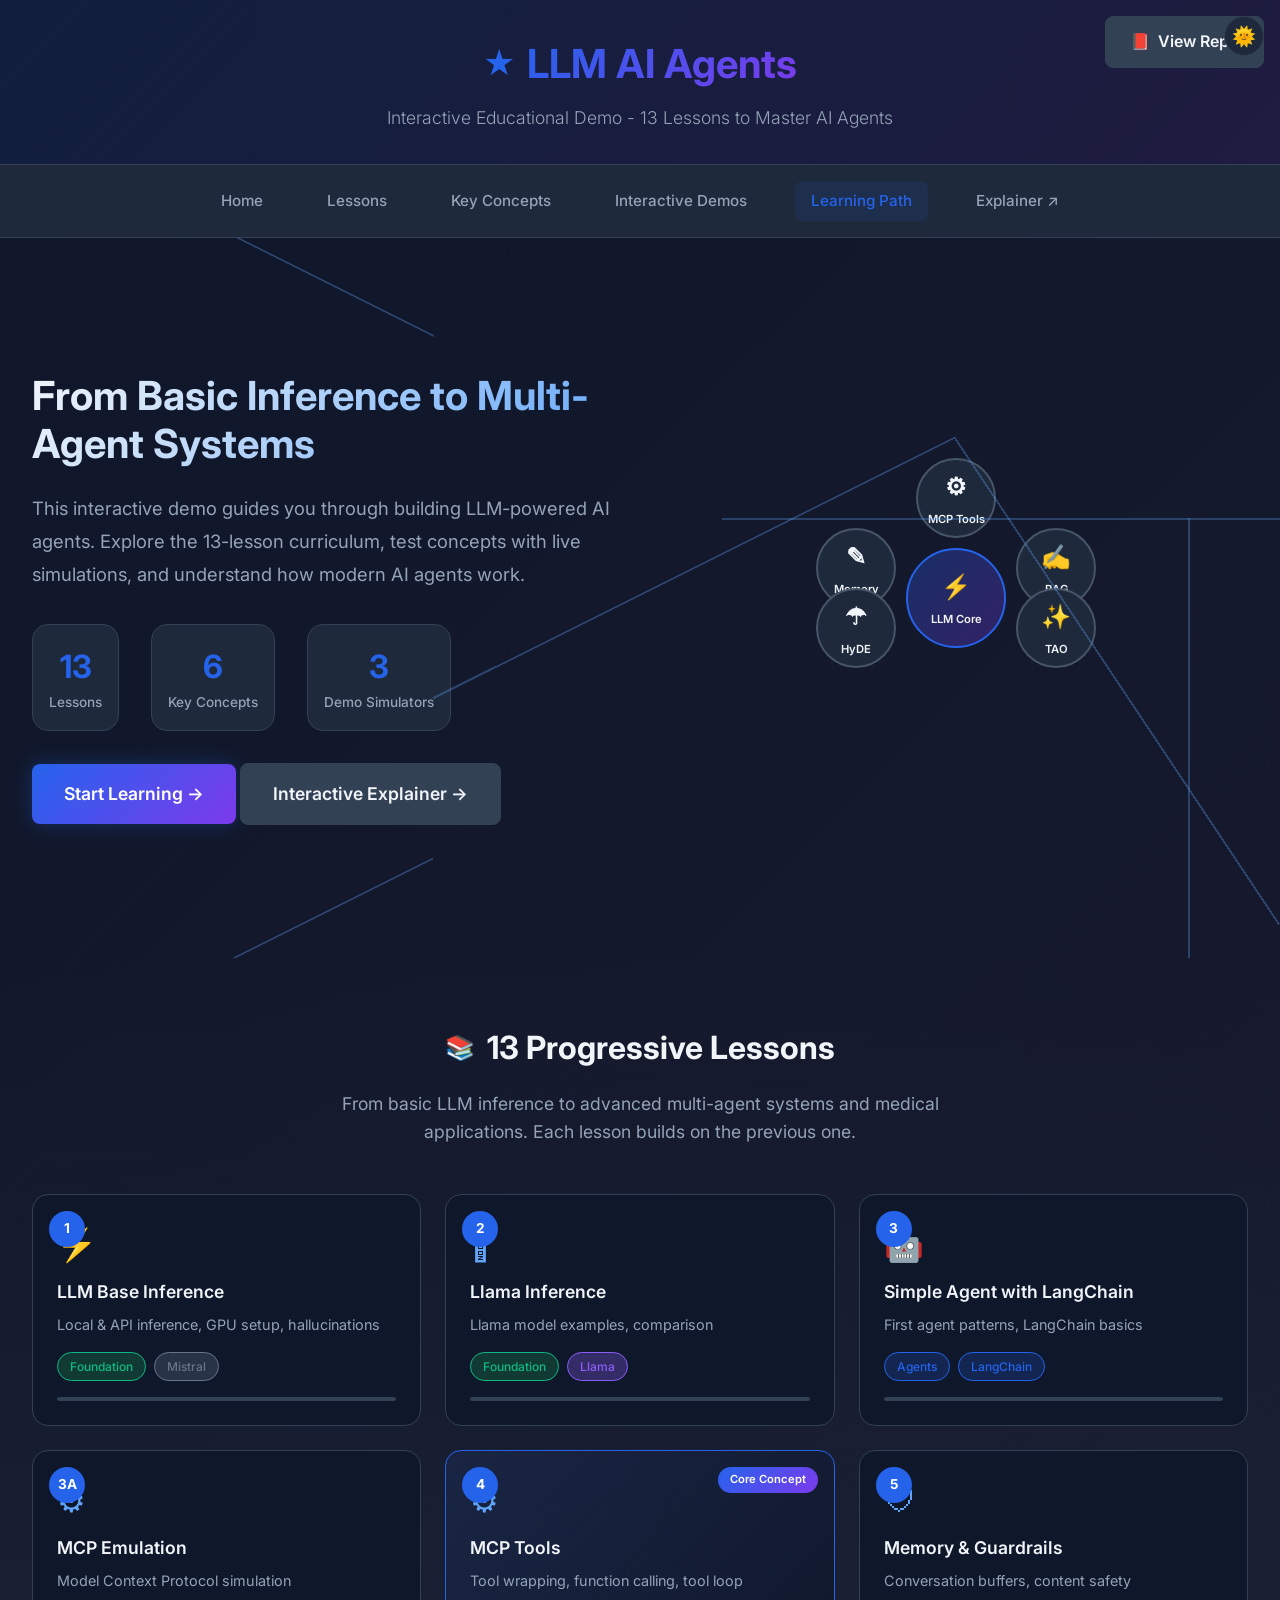
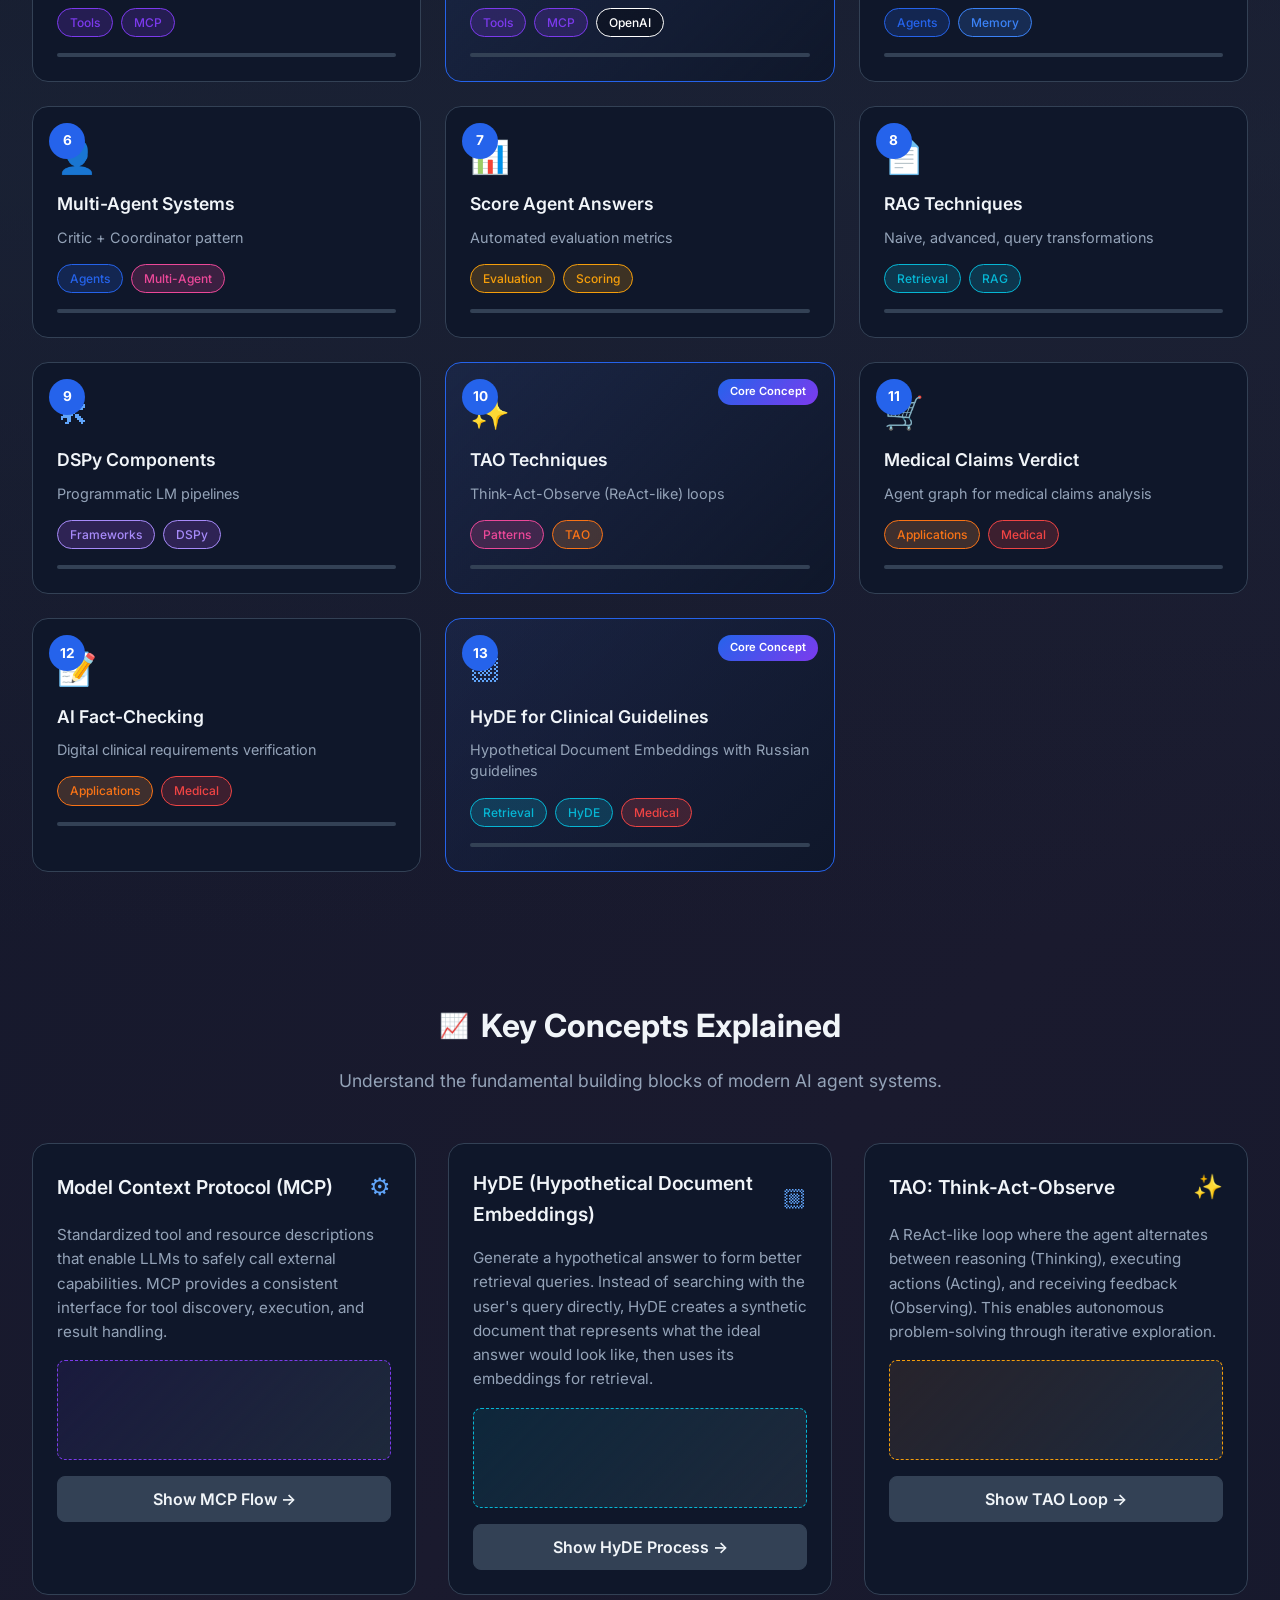
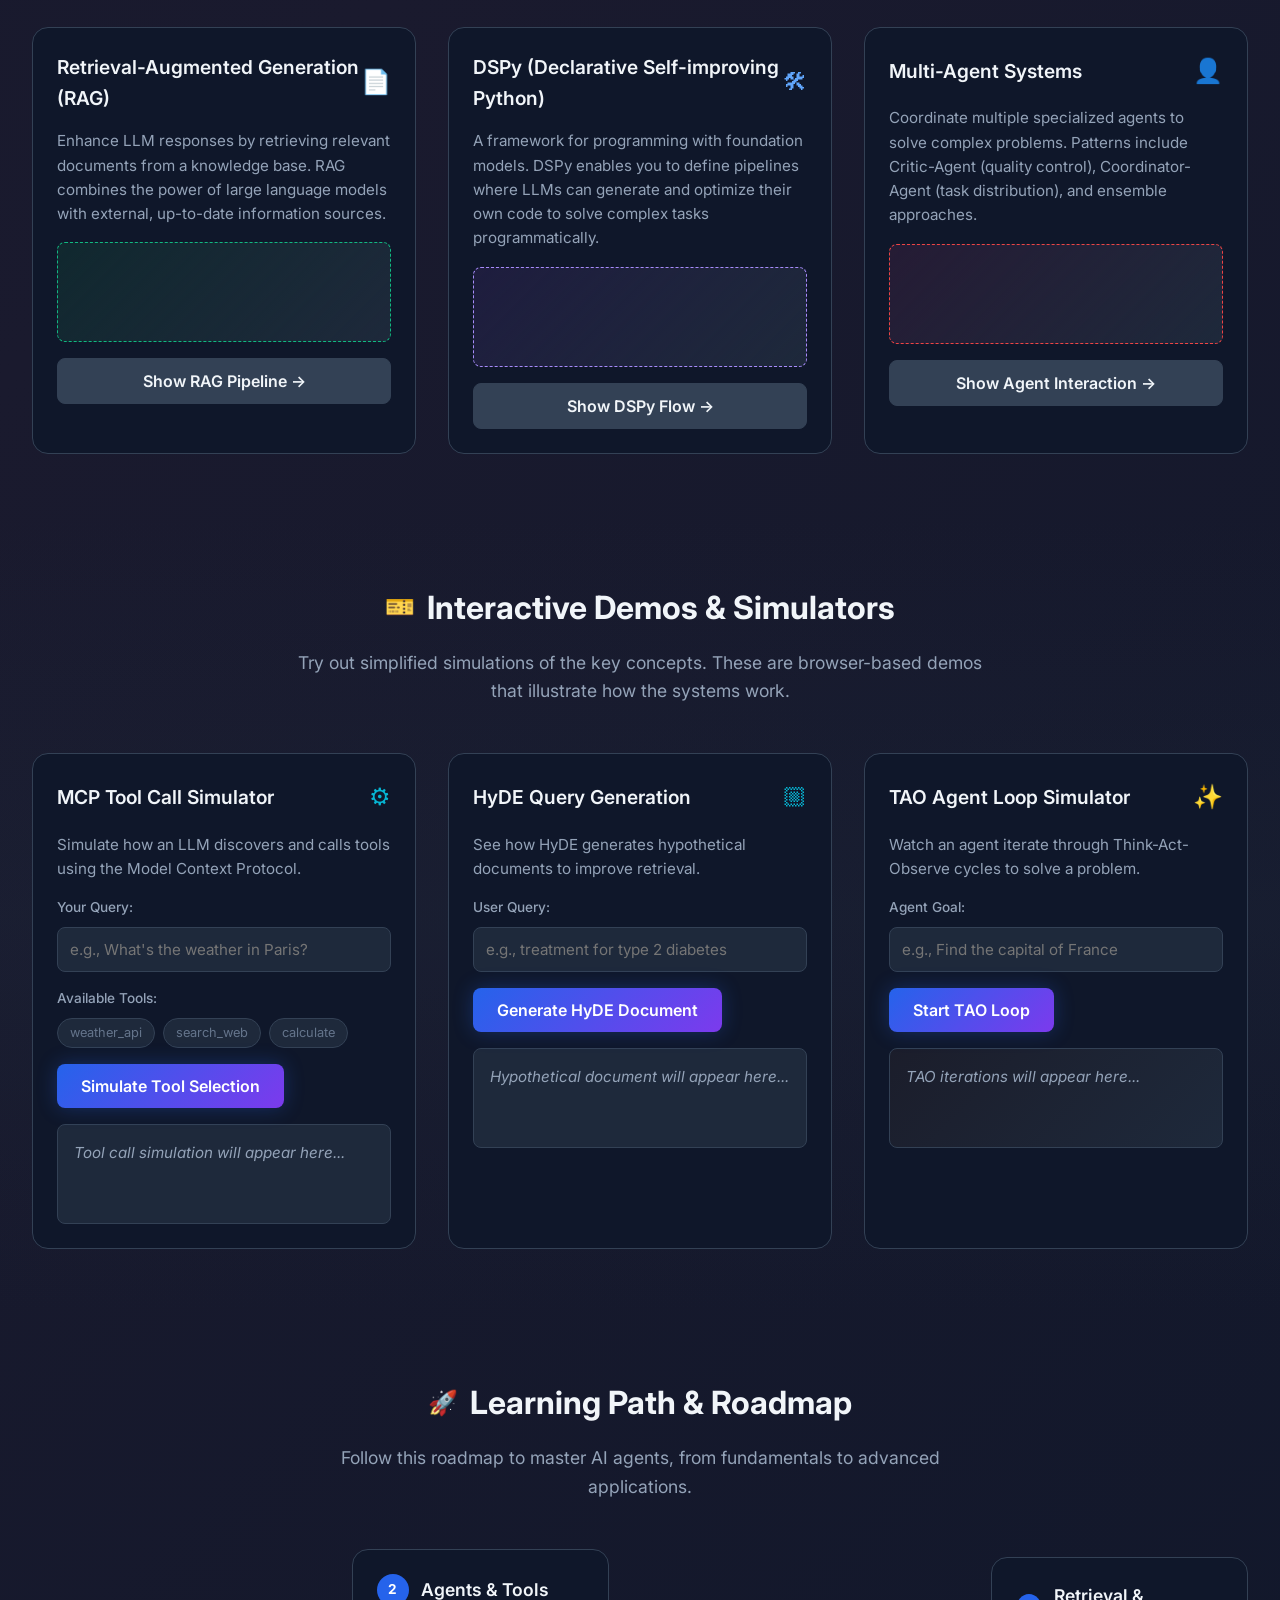
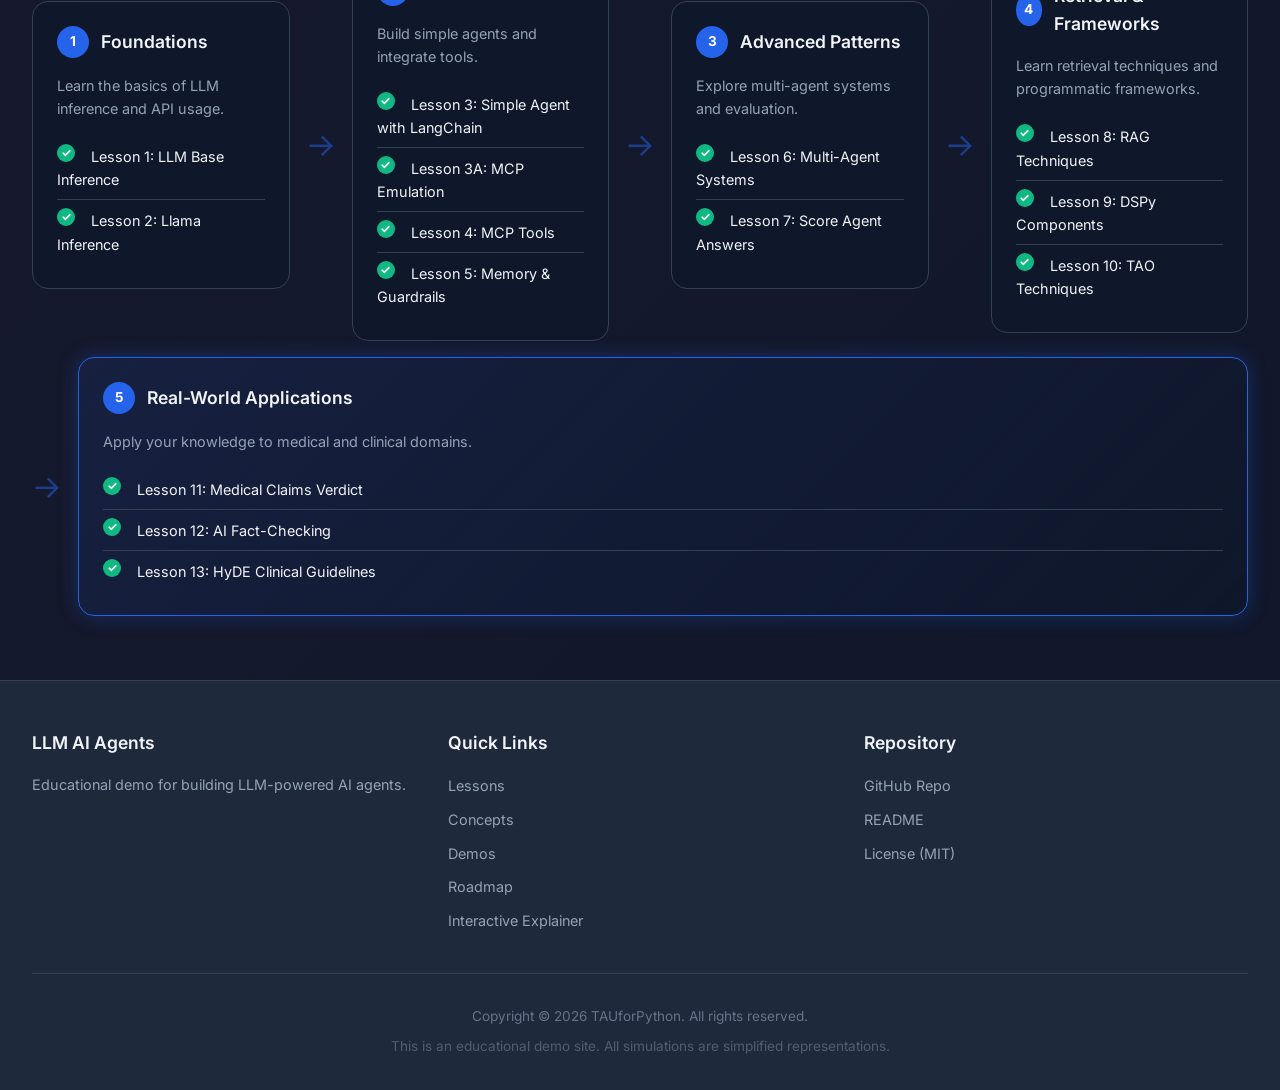
==== commit 444e8ab6: "new interactive site" ====
--- a/docs/index.html
+++ b/docs/index.html
@@ -43,6 +43,7 @@
             <a href="#concepts" class="nav-link">Key Concepts</a>
             <a href="#demos" class="nav-link">Interactive Demos</a>
             <a href="#roadmap" class="nav-link">Learning Path</a>
+            <a href="explainer/" class="nav-link">Explainer &#8599;</a>
         </div>
     </nav>
 
@@ -73,6 +74,9 @@
                 <a href="#lessons" class="btn btn-primary btn-large">
                     Start Learning &rarr;
                 </a>
+                <a href="explainer/" class="btn btn-secondary btn-large">
+                    Interactive Explainer &rarr;
+                </a>
             </div>
             <div class="hero-visual">
                 <div class="agent-network">
@@ -412,7 +416,7 @@
                 <!-- DSPy Concept -->
                 <div class="concept-card" id="concept-dspy">
                     <div class="concept-header">
-                        <h3>DSPy (Diffusion for Program Synthesis)</h3>
+                        <h3>DSPy (Declarative Self-improving Python)</h3>
                         <span class="concept-icon">&#128736;</span>
                     </div>
                     <div class="concept-body">
@@ -646,14 +650,15 @@
                         <li><a href="#concepts">Concepts</a></li>
                         <li><a href="#demos">Demos</a></li>
                         <li><a href="#roadmap">Roadmap</a></li>
+                        <li><a href="explainer/">Interactive Explainer</a></li>
                     </ul>
                 </div>
                 <div class="footer-section">
                     <h4>Repository</h4>
                     <ul class="footer-links">
                         <li><a href="https://github.com/D2718281828nis/LLM_AI_agents" target="_blank">GitHub Repo</a></li>
-                        <li><a href="README.md">README</a></li>
-                        <li><a href="LICENSE">License (MIT)</a></li>
+                        <li><a href="https://github.com/D2718281828nis/LLM_AI_agents#readme" target="_blank">README</a></li>
+                        <li><a href="https://github.com/D2718281828nis/LLM_AI_agents/blob/main/LICENSE" target="_blank">License (MIT)</a></li>
                     </ul>
                 </div>
             </div>
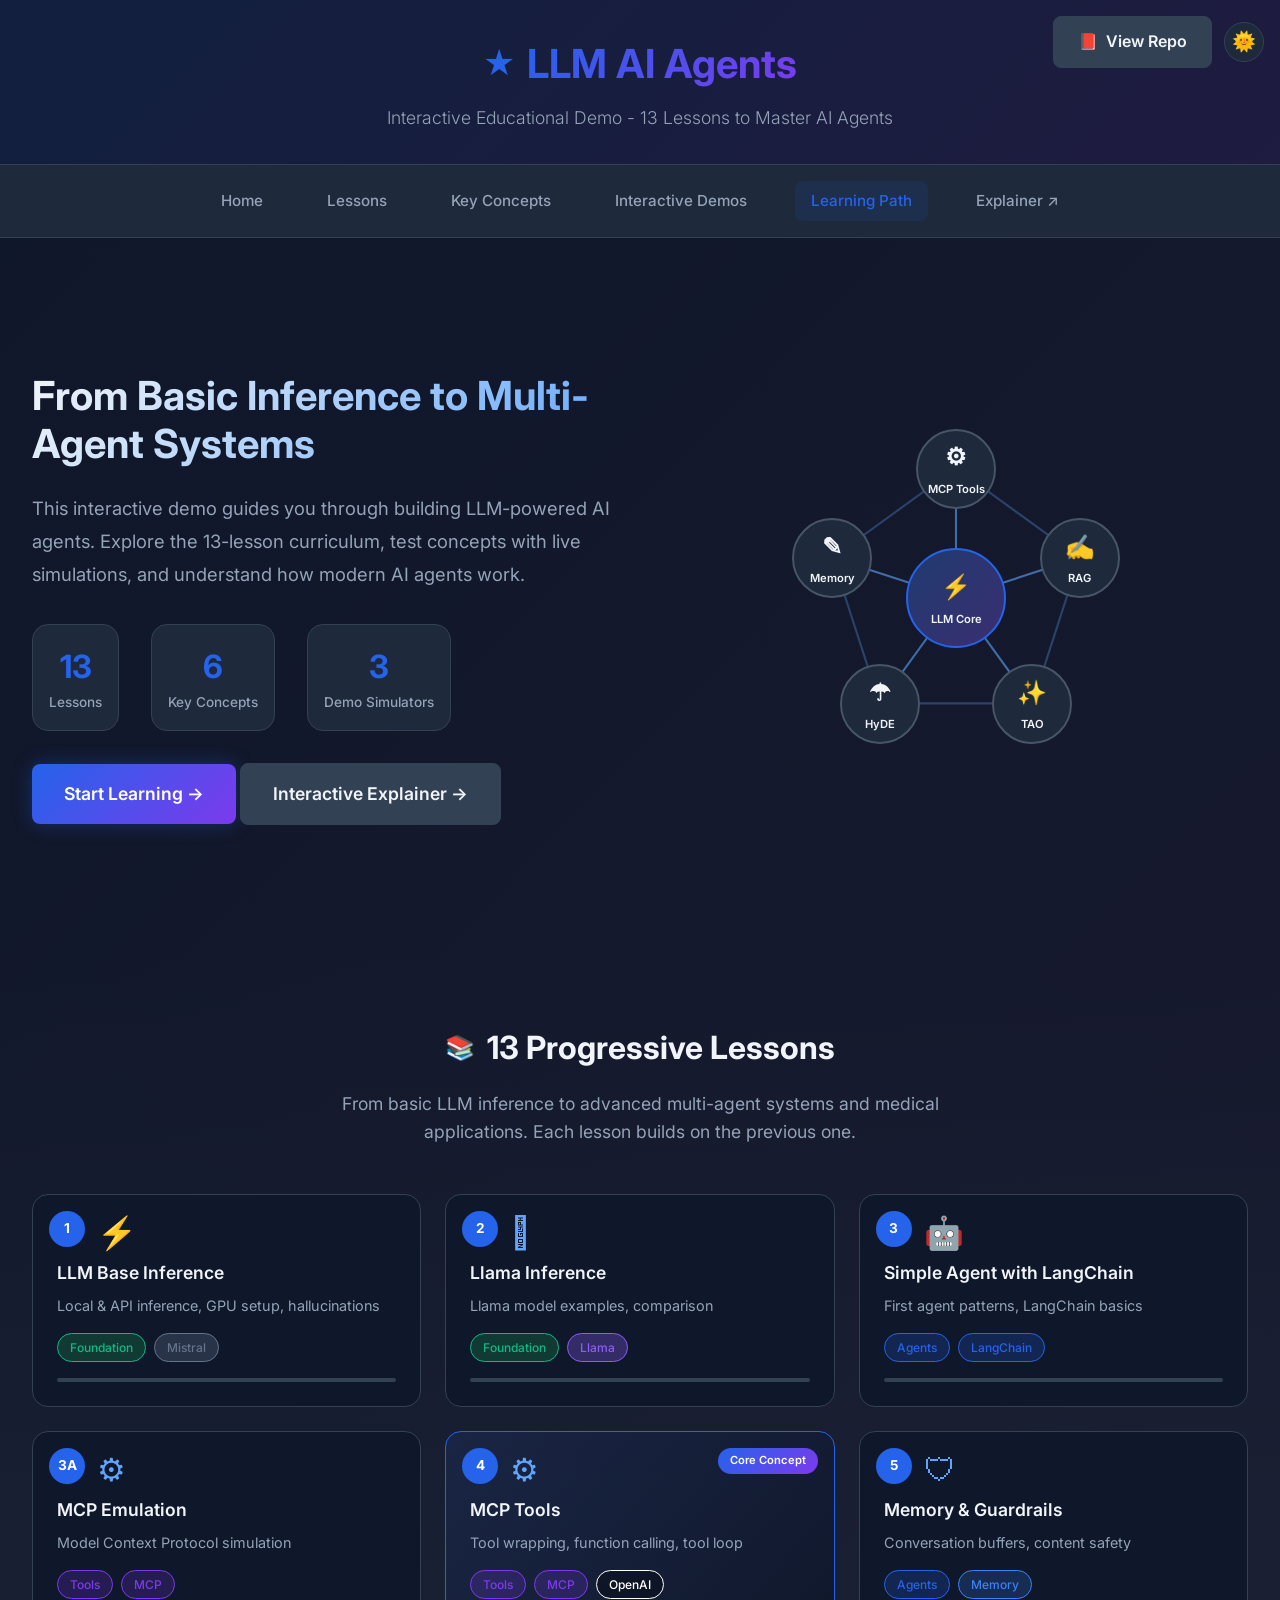
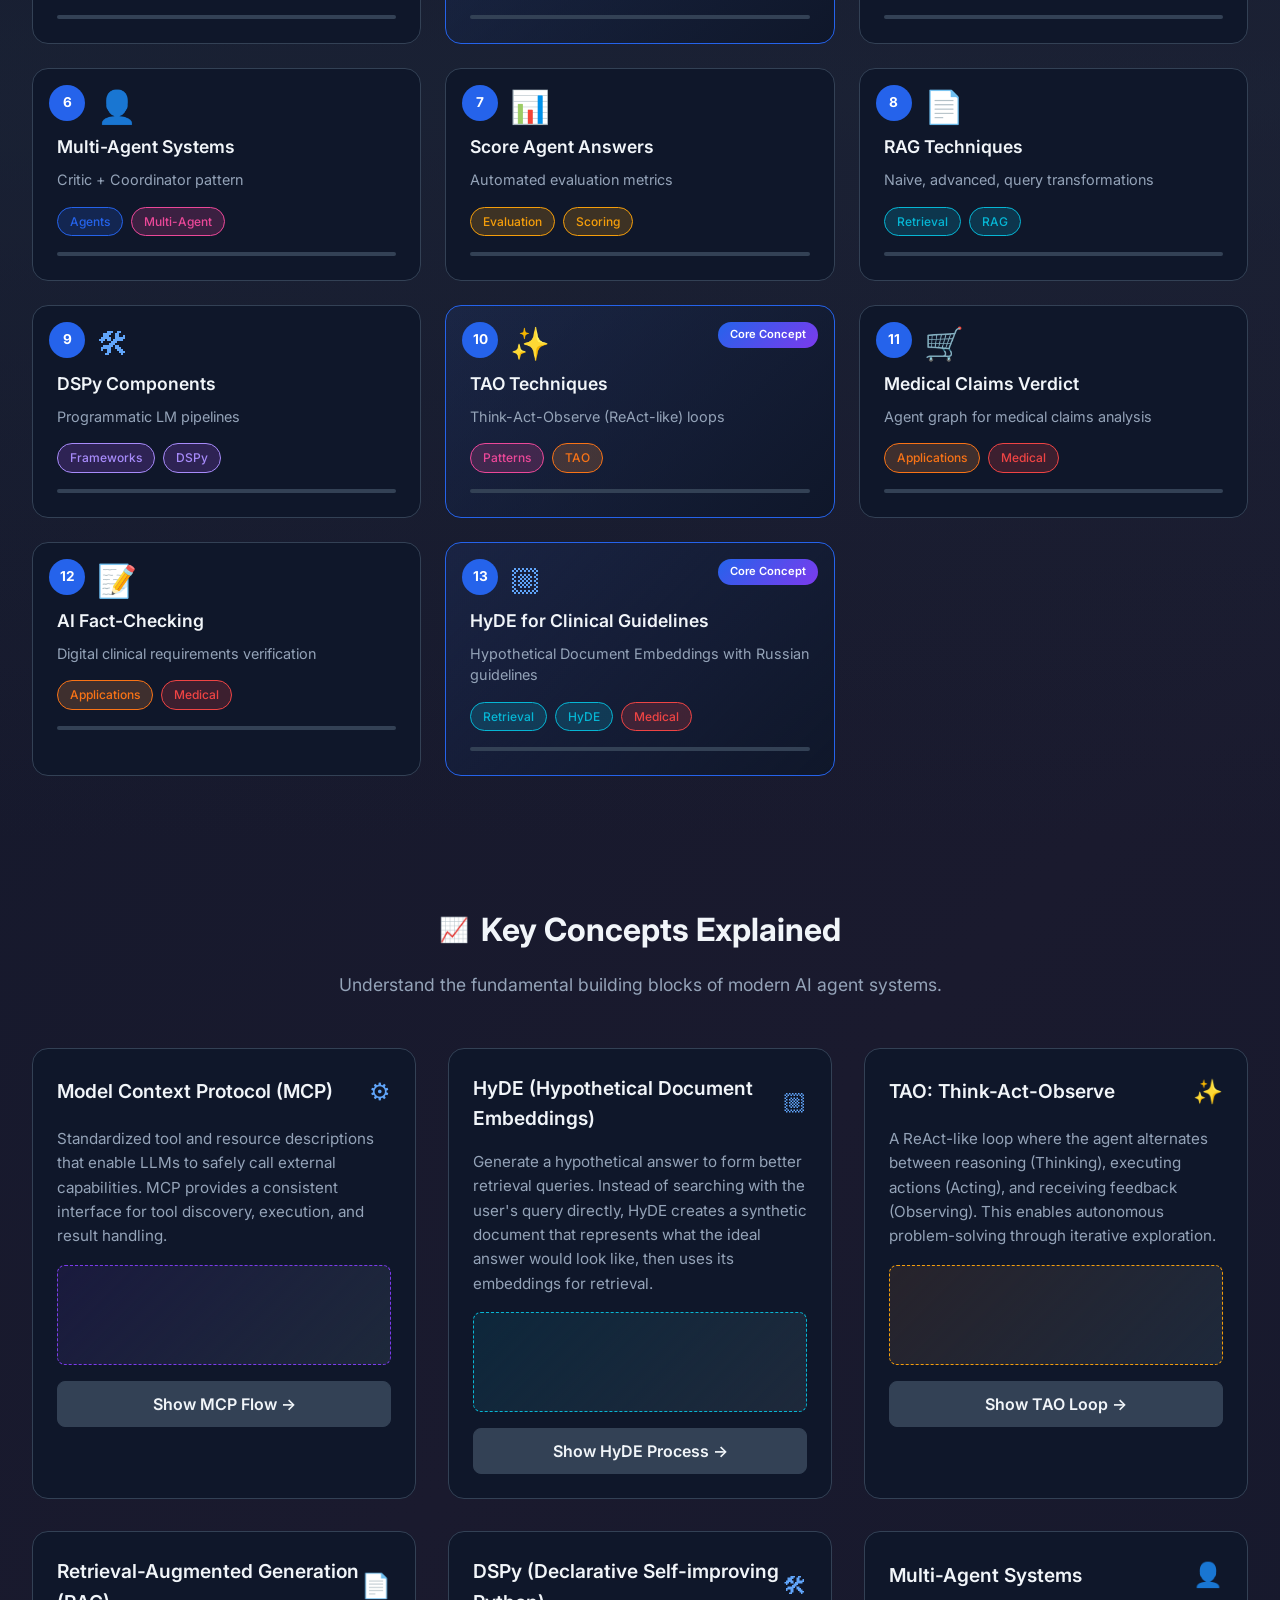
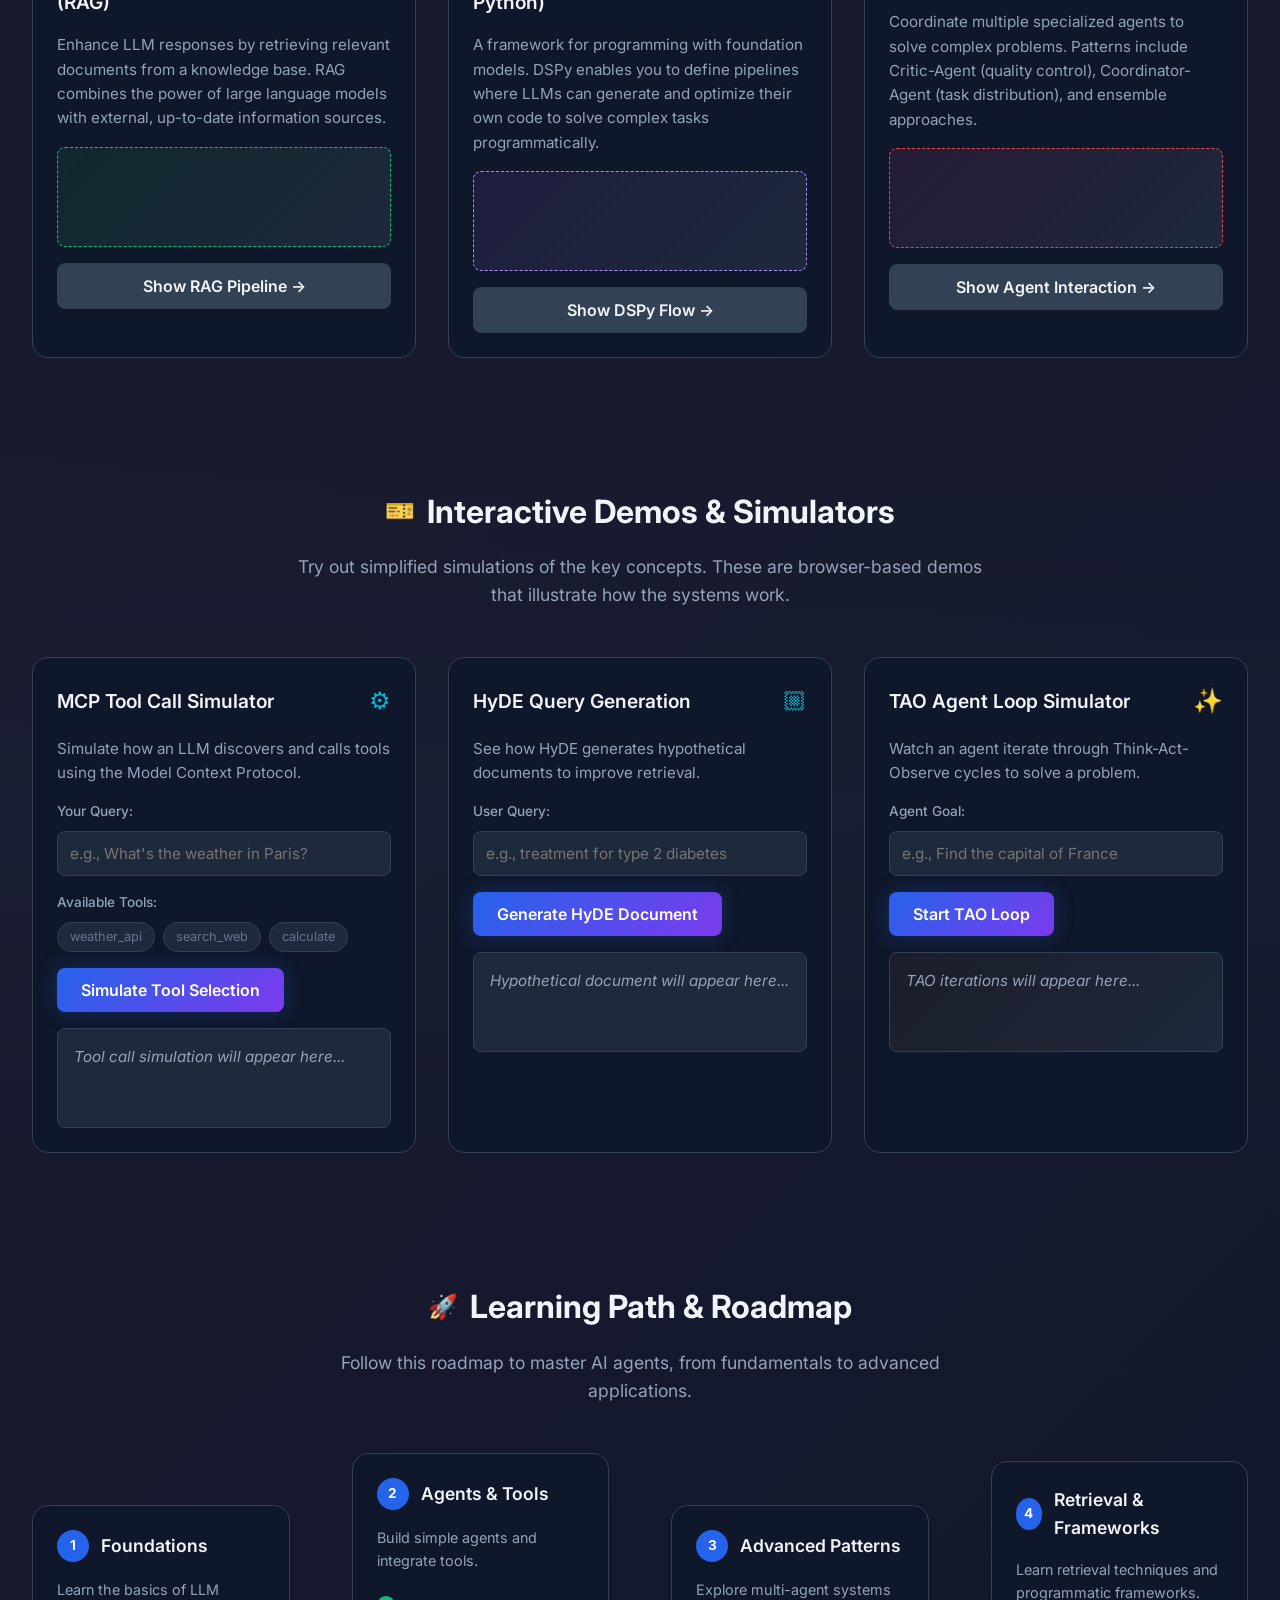
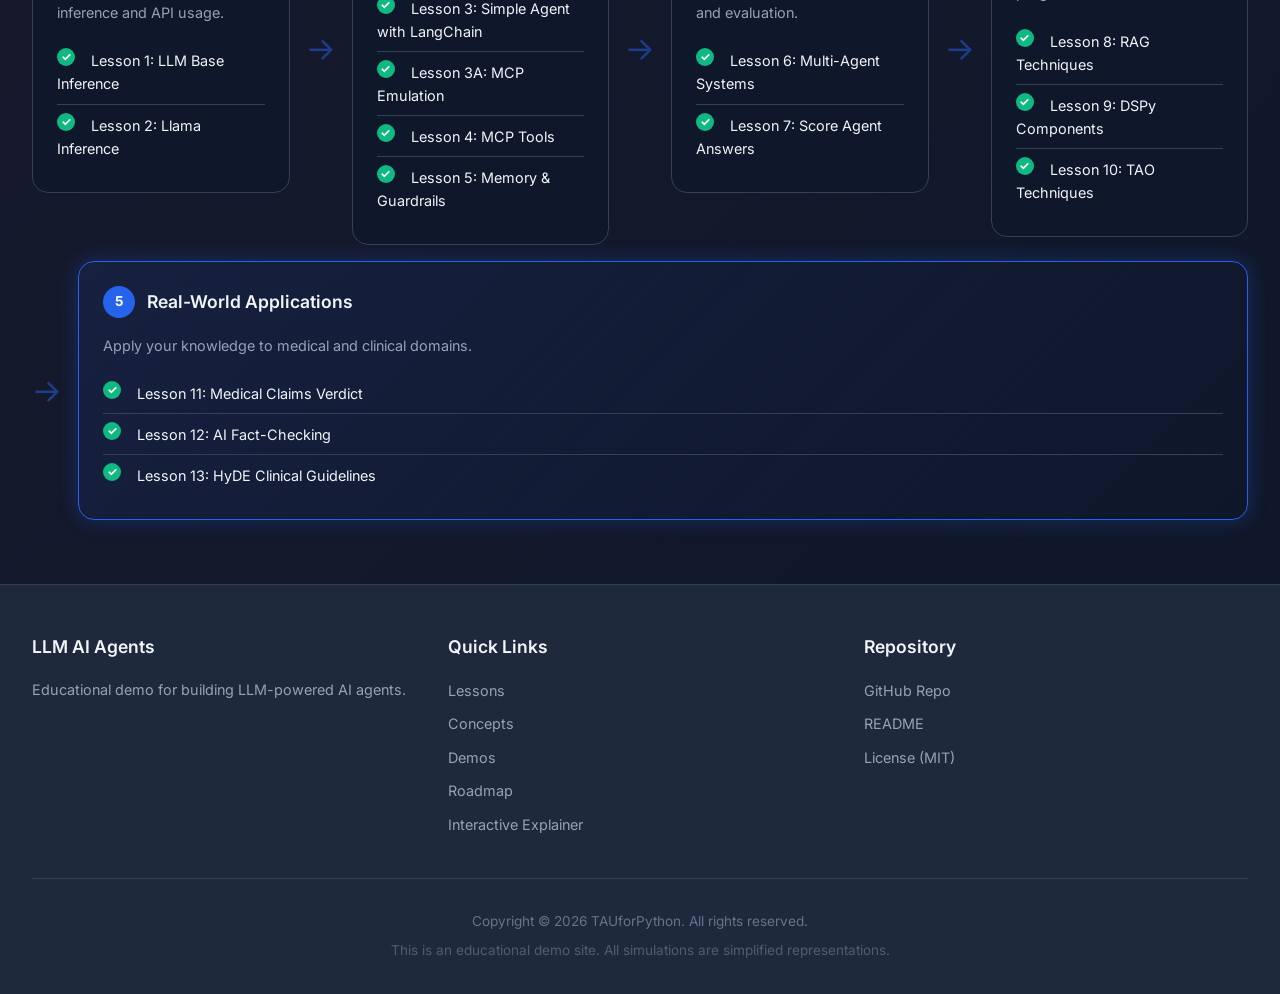
==== commit 1288ca55: "update" ====
--- a/docs/index.html
+++ b/docs/index.html
@@ -80,6 +80,7 @@
             </div>
             <div class="hero-visual">
                 <div class="agent-network">
+                    <div class="connection-lines" id="connectionLines"></div>
                     <div class="agent-node agent-center">
                         <span class="agent-icon">&#9889;</span>
                         <span>LLM Core</span>
@@ -105,7 +106,6 @@
                         <span>TAO</span>
                     </div>
                 </div>
-                <div class="connection-lines" id="connectionLines"></div>
             </div>
         </div>
     </section>
--- a/docs/styles.css
+++ b/docs/styles.css
@@ -76,6 +76,7 @@
    Header
    ============================================ */
 .header {
+    position: relative;
     padding: 2rem 0;
     text-align: center;
     background: linear-gradient(135deg, rgba(37, 99, 235, 0.1) 0%, rgba(124, 58, 237, 0.1) 100%);
@@ -122,6 +123,7 @@
     right: 1rem;
     display: flex;
     gap: 0.75rem;
+    align-items: center;
 }
 
 .btn-sm {
@@ -335,7 +337,7 @@
 }
 
 .agent-node:hover {
-    transform: scale(1.1);
+    transform: translate(-50%, -50%) scale(1.1);
     border-color: var(--primary-color);
     box-shadow: var(--shadow-glow);
 }
@@ -343,59 +345,53 @@
 .agent-icon {
     font-size: 1.5rem;
 }
+
+/* Every node is placed by its centre, so the hover scale keeps the translate */
+.agent-node { transform: translate(-50%, -50%); z-index: 1; }
 
 .agent-center {
     top: 50%;
     left: 50%;
-    transform: translate(-50%, -50%);
     width: 100px;
     height: 100px;
-    background: linear-gradient(135deg, rgba(37, 99, 235, 0.3), rgba(124, 58, 237, 0.3));
+    /* opaque base so the spokes don't show through the tinted gradient */
+    background: linear-gradient(135deg, rgba(37, 99, 235, 0.3), rgba(124, 58, 237, 0.3)), var(--bg-secondary);
     border-color: var(--primary-color);
-    z-index: 10;
-}
-
-.agent-mcp {
-    top: 10%;
-    left: 50%;
-    transform: translateX(-50%);
-}
-
-.agent-memory {
-    top: 30%;
-    left: 10%;
-}
-
-.agent-rag {
-    top: 30%;
-    right: 10%;
-}
-
-.agent-hyde {
-    bottom: 30%;
-    left: 10%;
-}
-
-.agent-tao {
-    bottom: 30%;
-    right: 10%;
-}
+    z-index: 2;
+}
+
+/* Five outer nodes evenly spaced on a circle around the centre */
+.agent-mcp    { left: 50%;   top: 12.9%; }
+.agent-rag    { left: 85.3%; top: 38.5%; }
+.agent-tao    { left: 71.8%; top: 80.1%; }
+.agent-hyde   { left: 28.2%; top: 80.1%; }
+.agent-memory { left: 14.7%; top: 38.5%; }
 
 .connection-lines {
     position: absolute;
-    top: 0;
-    left: 0;
+    inset: 0;
+    pointer-events: none;
+    z-index: 0;
+}
+
+.connection-lines svg {
     width: 100%;
     height: 100%;
-    pointer-events: none;
-    z-index: 5;
+    overflow: visible;
 }
 
 .connection-line {
-    position: absolute;
-    border: 1px solid var(--primary-lighter);
-    opacity: 0.3;
-}
+    stroke: var(--primary-lighter);
+    stroke-width: 0.6;
+    opacity: 0.6;
+    stroke-dasharray: 100;
+    stroke-dashoffset: 100;
+    animation: drawSvgLine 1.5s ease-out forwards;
+}
+
+.connection-line.ring { opacity: 0.3; }
+
+@keyframes drawSvgLine { to { stroke-dashoffset: 0; } }
 
 /* ============================================
    Sections
@@ -480,7 +476,8 @@
 
 .lesson-icon {
     font-size: 2rem;
-    margin-bottom: 0.5rem;
+    margin: -0.25rem 0 0.5rem 2.5rem;  /* sit beside the absolutely-positioned .lesson-number */
+    line-height: 36px;
     color: var(--primary-lighter);
 }
 
@@ -1101,6 +1098,13 @@
         font-size: 0.85rem;
     }
     
+    /* on phones the header buttons would cover the title: put them in the flow, centred */
+    .header-actions {
+        position: static;
+        justify-content: center;
+        margin-top: 1rem;
+    }
+    
     .hero {
         padding: 2rem 0;
         min-height: auto;
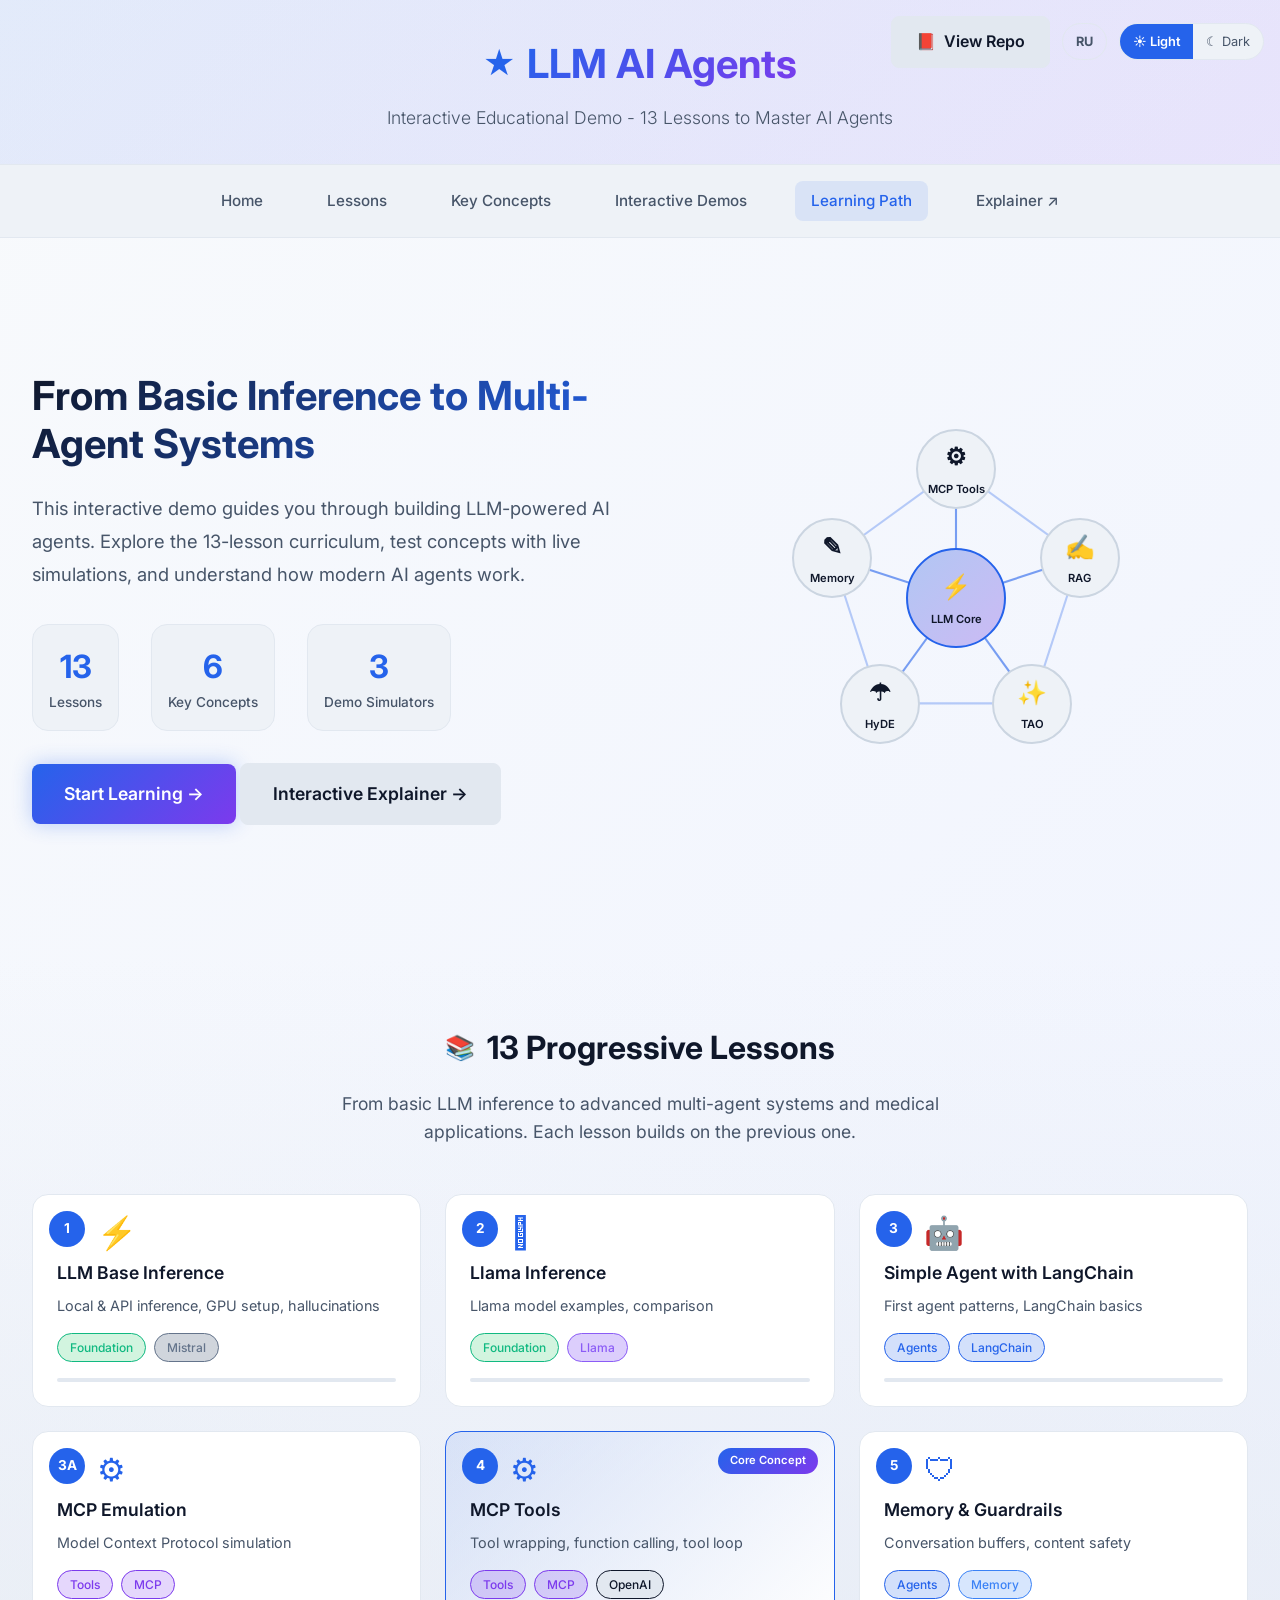
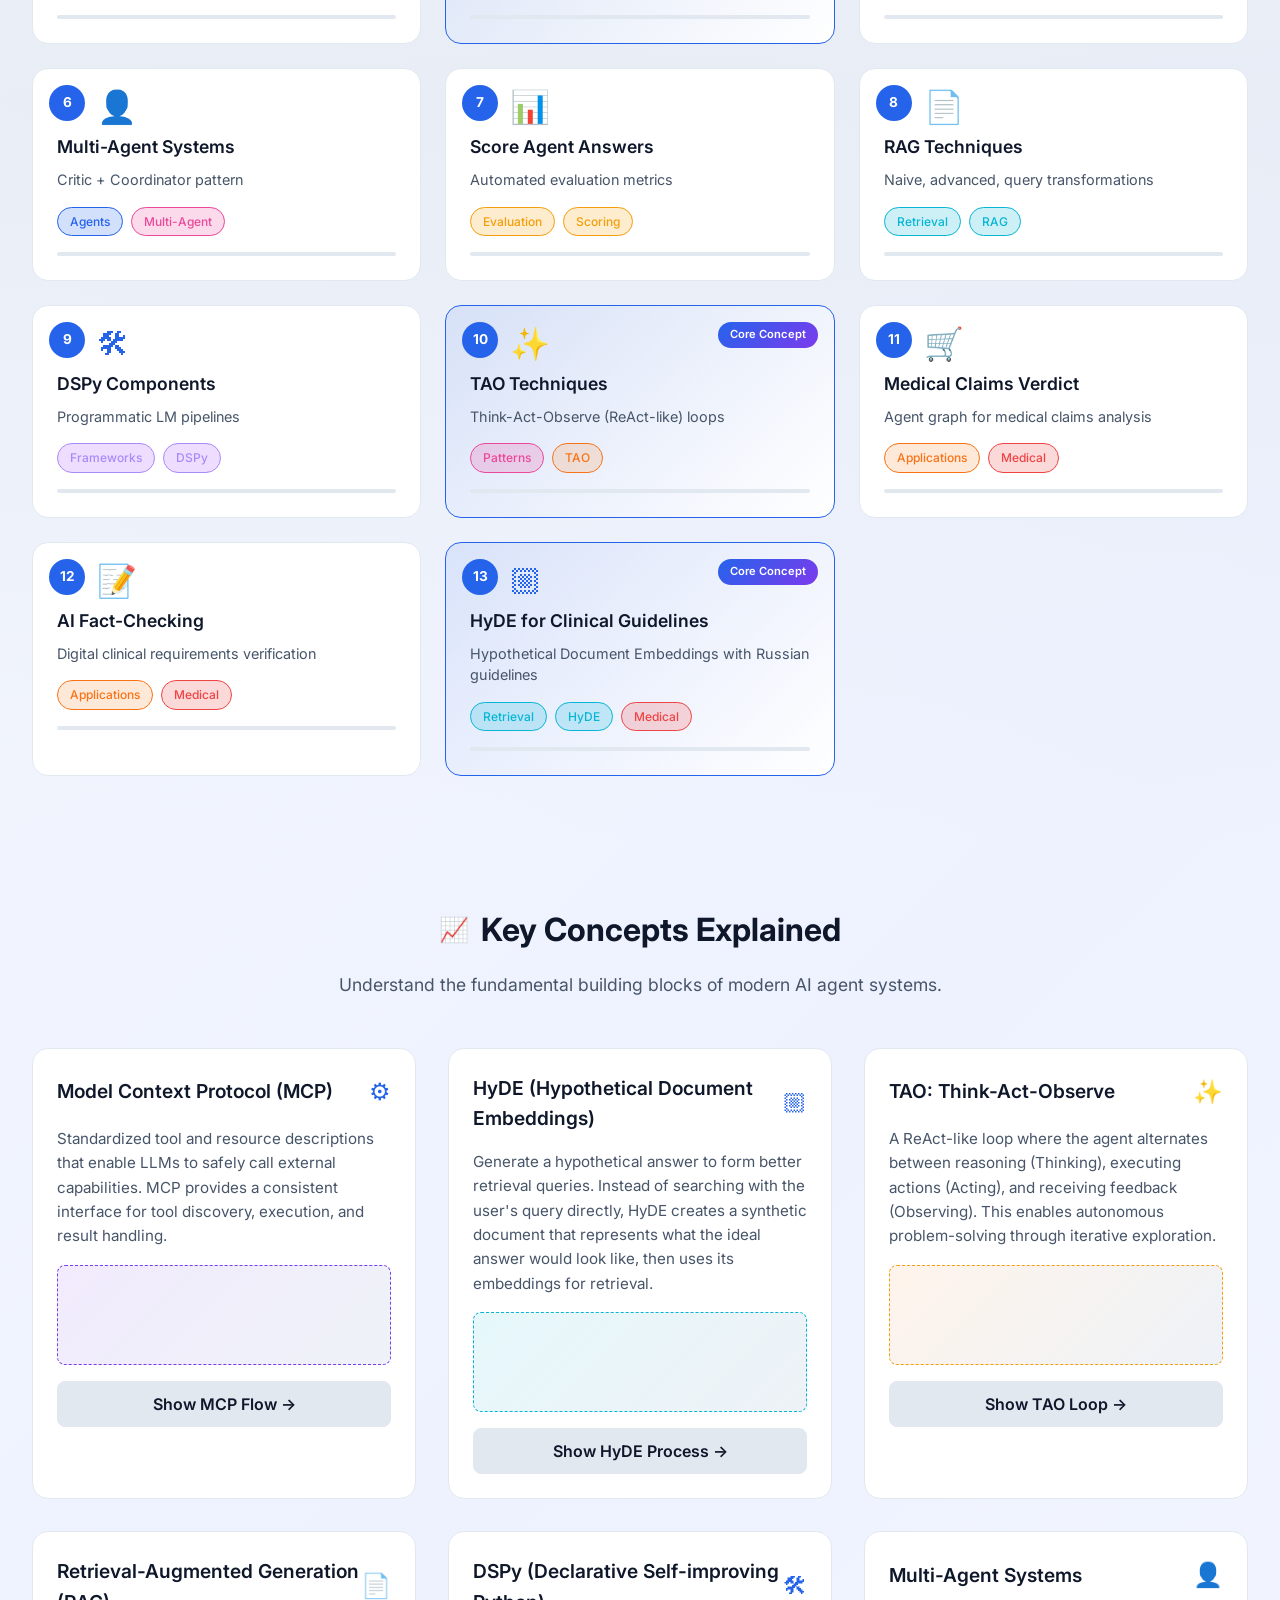
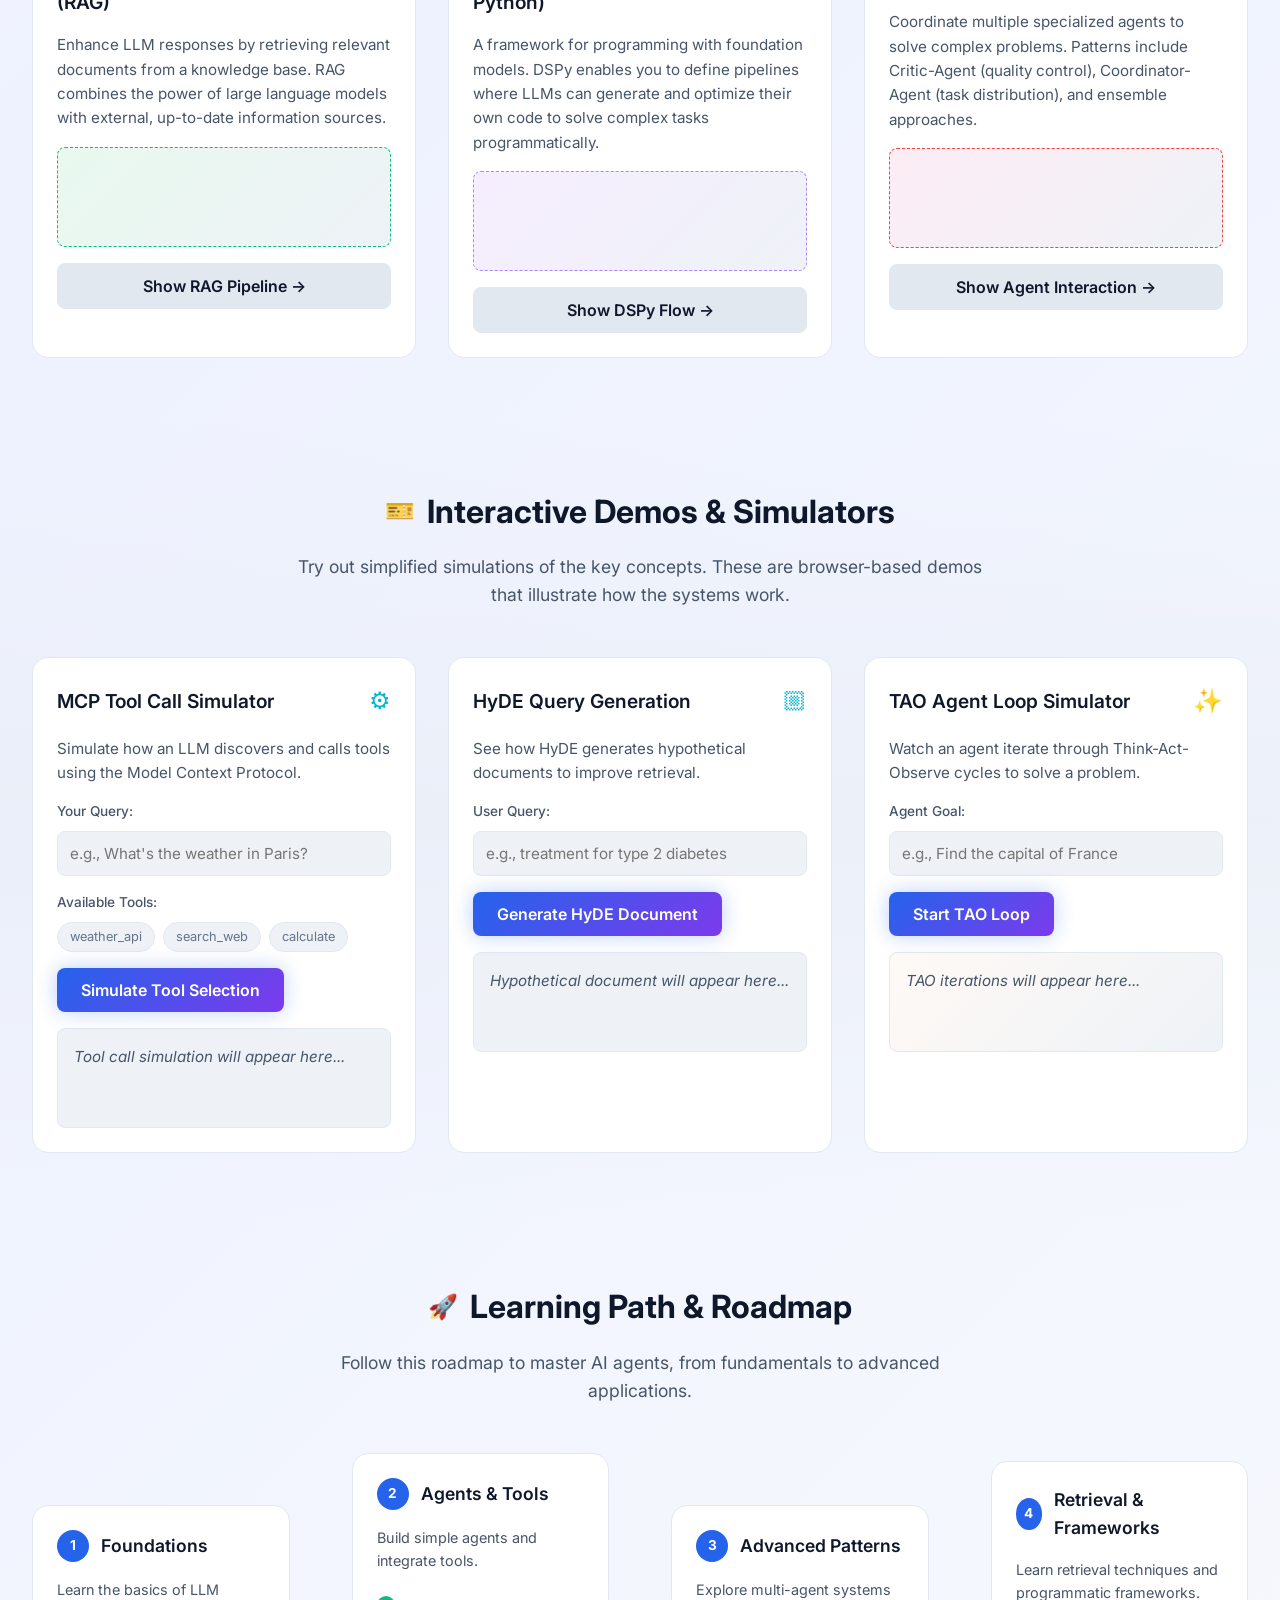
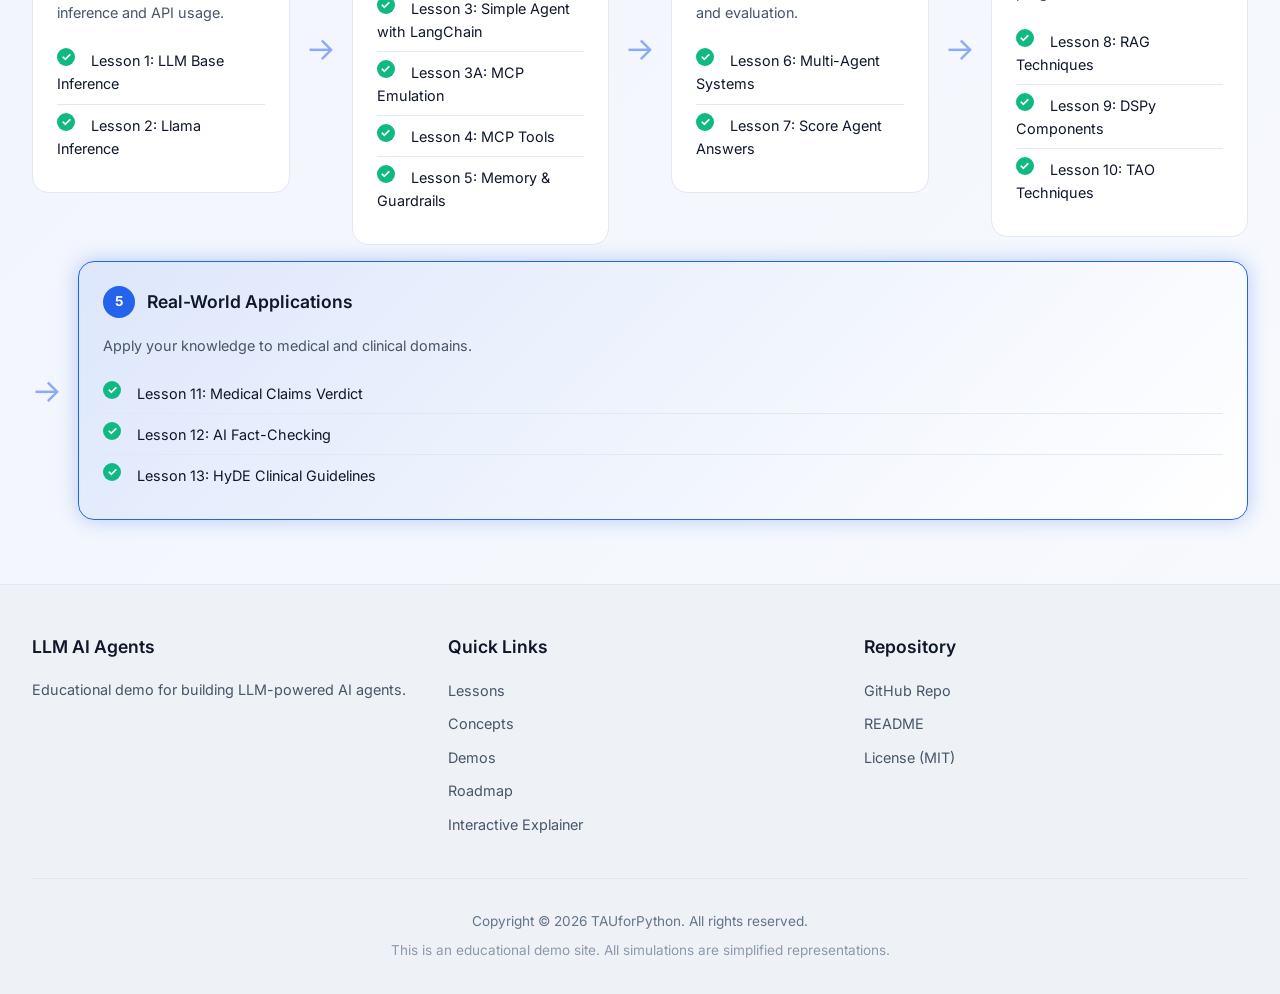
==== commit 922039ad: "update HyDE, add Russian language" ====
--- a/docs/index.html
+++ b/docs/index.html
@@ -15,6 +15,7 @@
     <meta name="theme-color" content="#2563eb">
     <meta name="msapplication-navbutton-color" content="#2563eb">
     <meta name="apple-mobile-web-app-status-bar-style" content="black-translucent">
+    <script>try { var t = localStorage.getItem('theme'); if (t) document.documentElement.dataset.theme = t; } catch (e) {}</script>
     <link rel="stylesheet" href="styles.css">
     <link href="https://fonts.googleapis.com/css2?family=Inter:wght@300;400;500;600;700&family=JetBrains+Mono:wght@400;500&display=swap" rel="stylesheet">
 </head>
@@ -31,6 +32,7 @@
                 <a href="https://github.com/D2718281828nis/LLM_AI_agents" target="_blank" class="btn btn-secondary btn-sm">
                     <span>&#128213;</span> View Repo
                 </a>
+                <a href="explainer/ru/" class="lang-pill" hreflang="ru" lang="ru" title="Интерактивный учебник на русском">RU</a>
             </div>
         </div>
     </header>
--- a/docs/styles.css
+++ b/docs/styles.css
@@ -42,6 +42,55 @@
     
     /* Header */
     --header-height: 120px;
+
+    --bg-mid: #1a1a2e;
+    --section-wash: rgba(30, 41, 59, 0.5);
+    --section-wash-soft: rgba(30, 41, 59, 0.3);
+    color-scheme: dark;
+}
+
+/* Light theme: chosen explicitly, or by the OS when nothing was chosen */
+:root[data-theme="light"] {
+    --bg-color: #f8fafc;
+    --bg-secondary: #eef2f7;
+    --bg-tertiary: #e2e8f0;
+    --bg-card: #ffffff;
+    --bg-card-hover: #f8fafc;
+    --bg-mid: #eef2ff;
+    --text-primary: #0f172a;
+    --text-secondary: #475569;
+    --text-muted: #64748b;
+    --border-color: #e2e8f0;
+    --border-light: #cbd5e1;
+    --primary-lighter: #2563eb;
+    --section-wash: rgba(226, 232, 240, 0.6);
+    --section-wash-soft: rgba(226, 232, 240, 0.4);
+    --shadow-sm: 0 1px 2px rgba(15, 23, 42, 0.08);
+    --shadow-md: 0 4px 6px rgba(15, 23, 42, 0.08);
+    --shadow-lg: 0 10px 15px rgba(15, 23, 42, 0.10);
+    color-scheme: light;
+}
+@media (prefers-color-scheme: light) {
+    :root:not([data-theme="dark"]) {
+        --bg-color: #f8fafc;
+        --bg-secondary: #eef2f7;
+        --bg-tertiary: #e2e8f0;
+        --bg-card: #ffffff;
+        --bg-card-hover: #f8fafc;
+        --bg-mid: #eef2ff;
+        --text-primary: #0f172a;
+        --text-secondary: #475569;
+        --text-muted: #64748b;
+        --border-color: #e2e8f0;
+        --border-light: #cbd5e1;
+        --primary-lighter: #2563eb;
+        --section-wash: rgba(226, 232, 240, 0.6);
+        --section-wash-soft: rgba(226, 232, 240, 0.4);
+        --shadow-sm: 0 1px 2px rgba(15, 23, 42, 0.08);
+        --shadow-md: 0 4px 6px rgba(15, 23, 42, 0.08);
+        --shadow-lg: 0 10px 15px rgba(15, 23, 42, 0.10);
+        color-scheme: light;
+    }
 }
 
 /* Reset & Base Styles */
@@ -58,7 +107,7 @@
 
 body {
     font-family: var(--font-sans);
-    background: linear-gradient(135deg, var(--bg-color) 0%, #1a1a2e 50%, var(--bg-color) 100%);
+    background: linear-gradient(135deg, var(--bg-color) 0%, var(--bg-mid) 50%, var(--bg-color) 100%);
     color: var(--text-primary);
     line-height: 1.6;
     min-height: 100vh;
@@ -130,6 +179,42 @@
     padding: 0.5rem 1rem;
     font-size: 0.85rem;
 }
+
+.theme-switch {
+    display: inline-flex;
+    border: 1px solid var(--border-color);
+    border-radius: 999px;
+    overflow: hidden;
+    background: var(--bg-secondary);
+}
+
+.theme-switch button {
+    font: inherit;
+    font-size: 0.8rem;
+    padding: 0.45rem 0.8rem;
+    border: 0;
+    background: transparent;
+    color: var(--text-secondary);
+    cursor: pointer;
+}
+
+.theme-switch button[aria-pressed="true"] {
+    background: var(--primary-color);
+    color: white;
+    font-weight: 600;
+}
+
+.lang-pill {
+    font-size: 0.8rem;
+    font-weight: 700;
+    text-decoration: none;
+    color: var(--text-secondary);
+    border: 1px solid var(--border-color);
+    border-radius: 999px;
+    padding: 0.45rem 0.8rem;
+}
+
+.lang-pill:hover { color: var(--text-primary); border-color: var(--primary-color); }
 
 .theme-toggle {
     width: 40px;
@@ -427,7 +512,7 @@
    ============================================ */
 .lessons-section {
     padding: 4rem 0;
-    background: linear-gradient(180deg, transparent, rgba(30, 41, 59, 0.5), transparent);
+    background: linear-gradient(180deg, transparent, var(--section-wash), transparent);
 }
 
 .lessons-grid {
@@ -523,7 +608,7 @@
 .tag-llama { background: rgba(139, 92, 246, 0.3); color: #8b5cf6; border: 1px solid #8b5cf6; }
 .tag-langchain { background: rgba(37, 99, 235, 0.2); color: var(--primary-color); border: 1px solid var(--primary-color); }
 .tag-mcp { background: rgba(124, 58, 237, 0.2); color: var(--secondary-color); border: 1px solid var(--secondary-color); }
-.tag-openai { background: rgba(0, 0, 0, 0.3); color: white; border: 1px solid white; }
+.tag-openai { background: var(--bg-tertiary); color: var(--text-primary); border: 1px solid var(--text-primary); }
 .tag-memory { background: rgba(59, 130, 246, 0.2); color: #3b82f6; border: 1px solid #3b82f6; }
 .tag-multi { background: rgba(236, 72, 153, 0.2); color: #ec4899; border: 1px solid #ec4899; }
 .tag-scoring { background: rgba(245, 158, 11, 0.2); color: var(--warning-color); border: 1px solid var(--warning-color); }
@@ -664,7 +749,7 @@
    ============================================ */
 .demos-section {
     padding: 4rem 0;
-    background: linear-gradient(180deg, transparent, rgba(30, 41, 59, 0.3), transparent);
+    background: linear-gradient(180deg, transparent, var(--section-wash-soft), transparent);
 }
 
 .demos-grid {
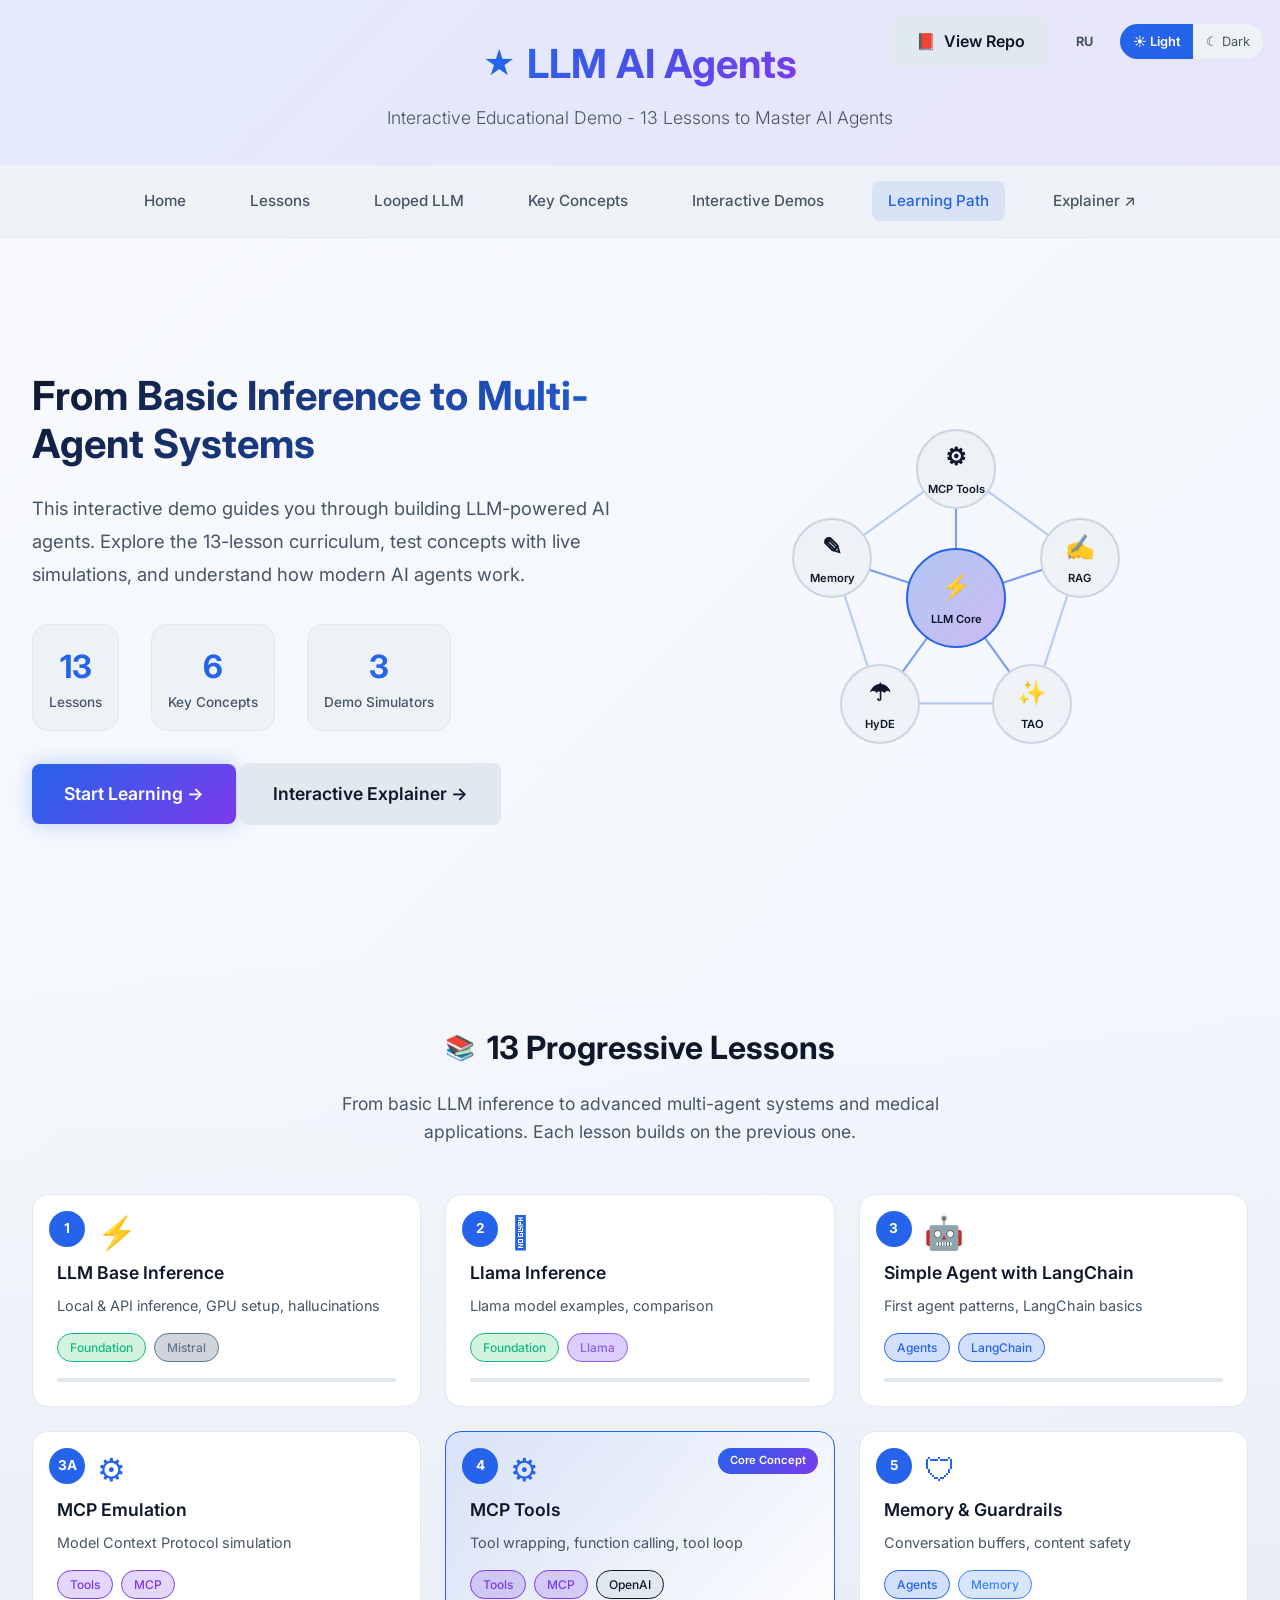
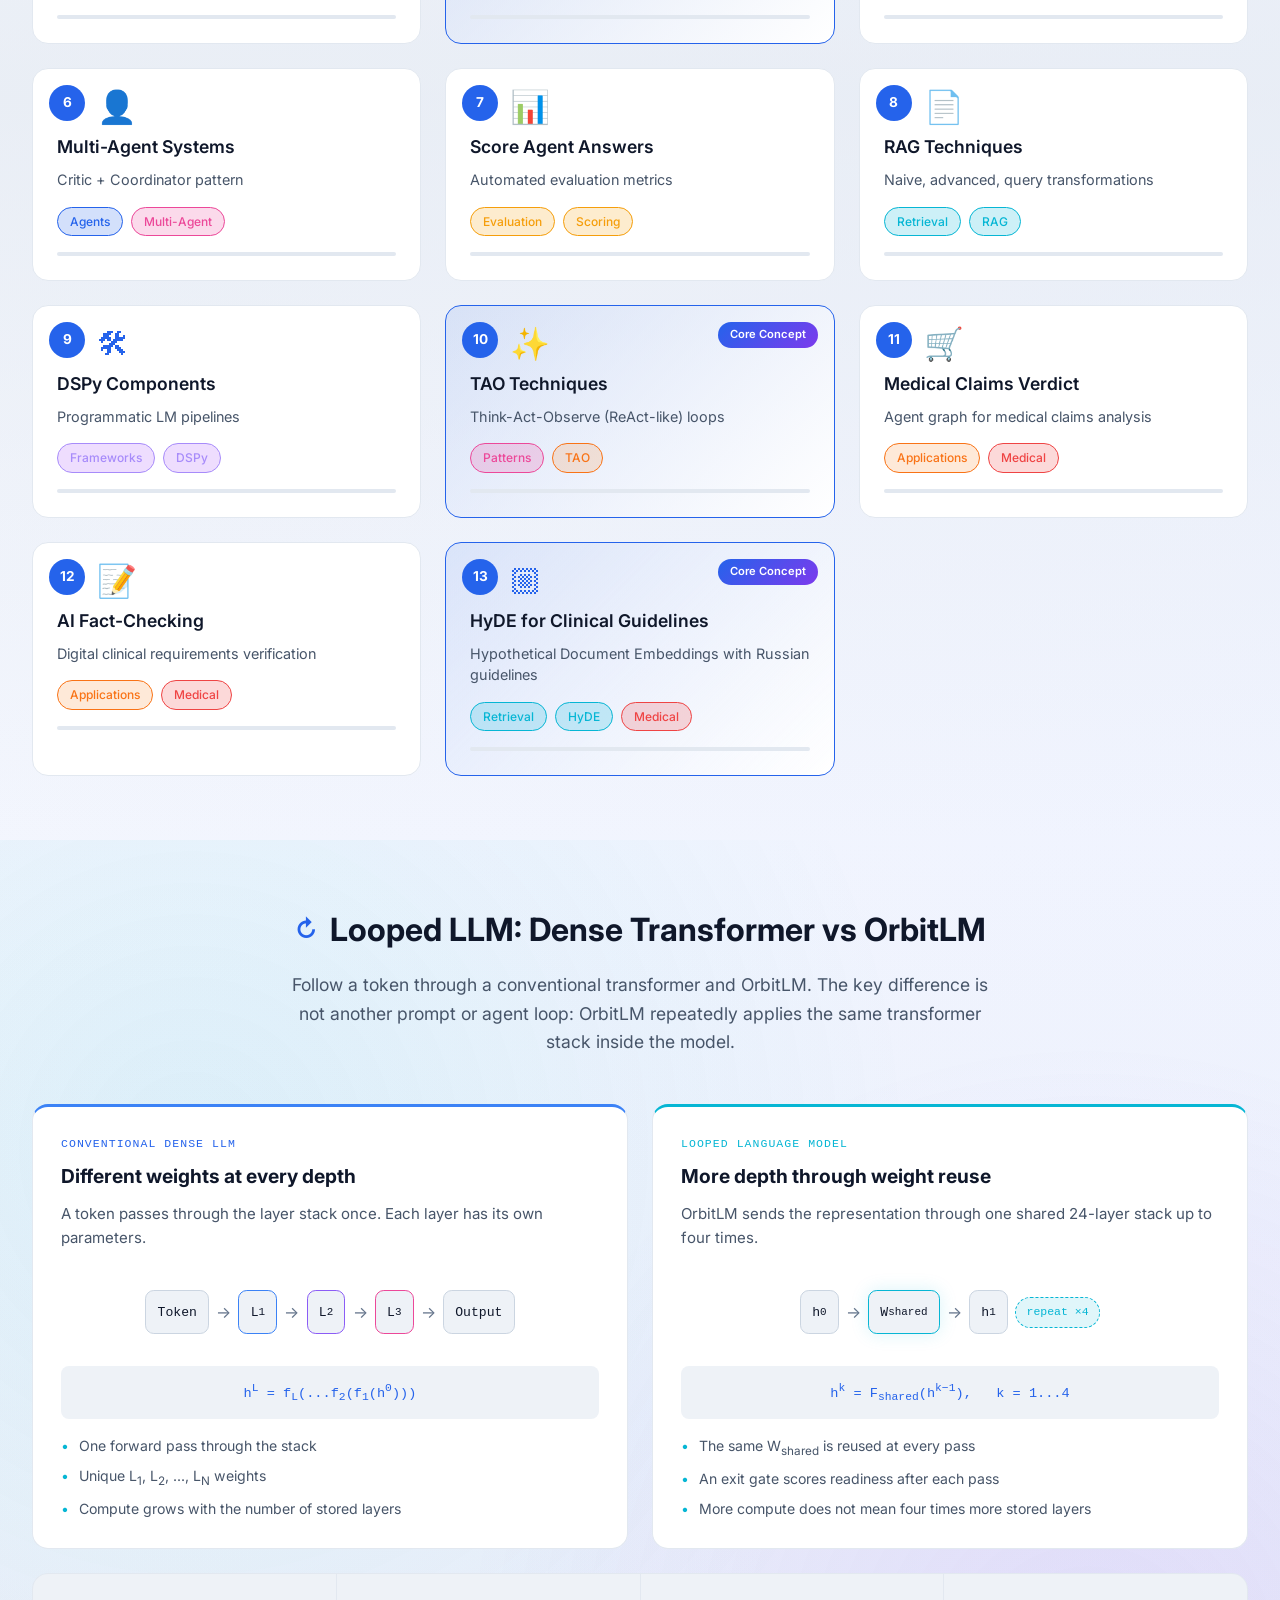
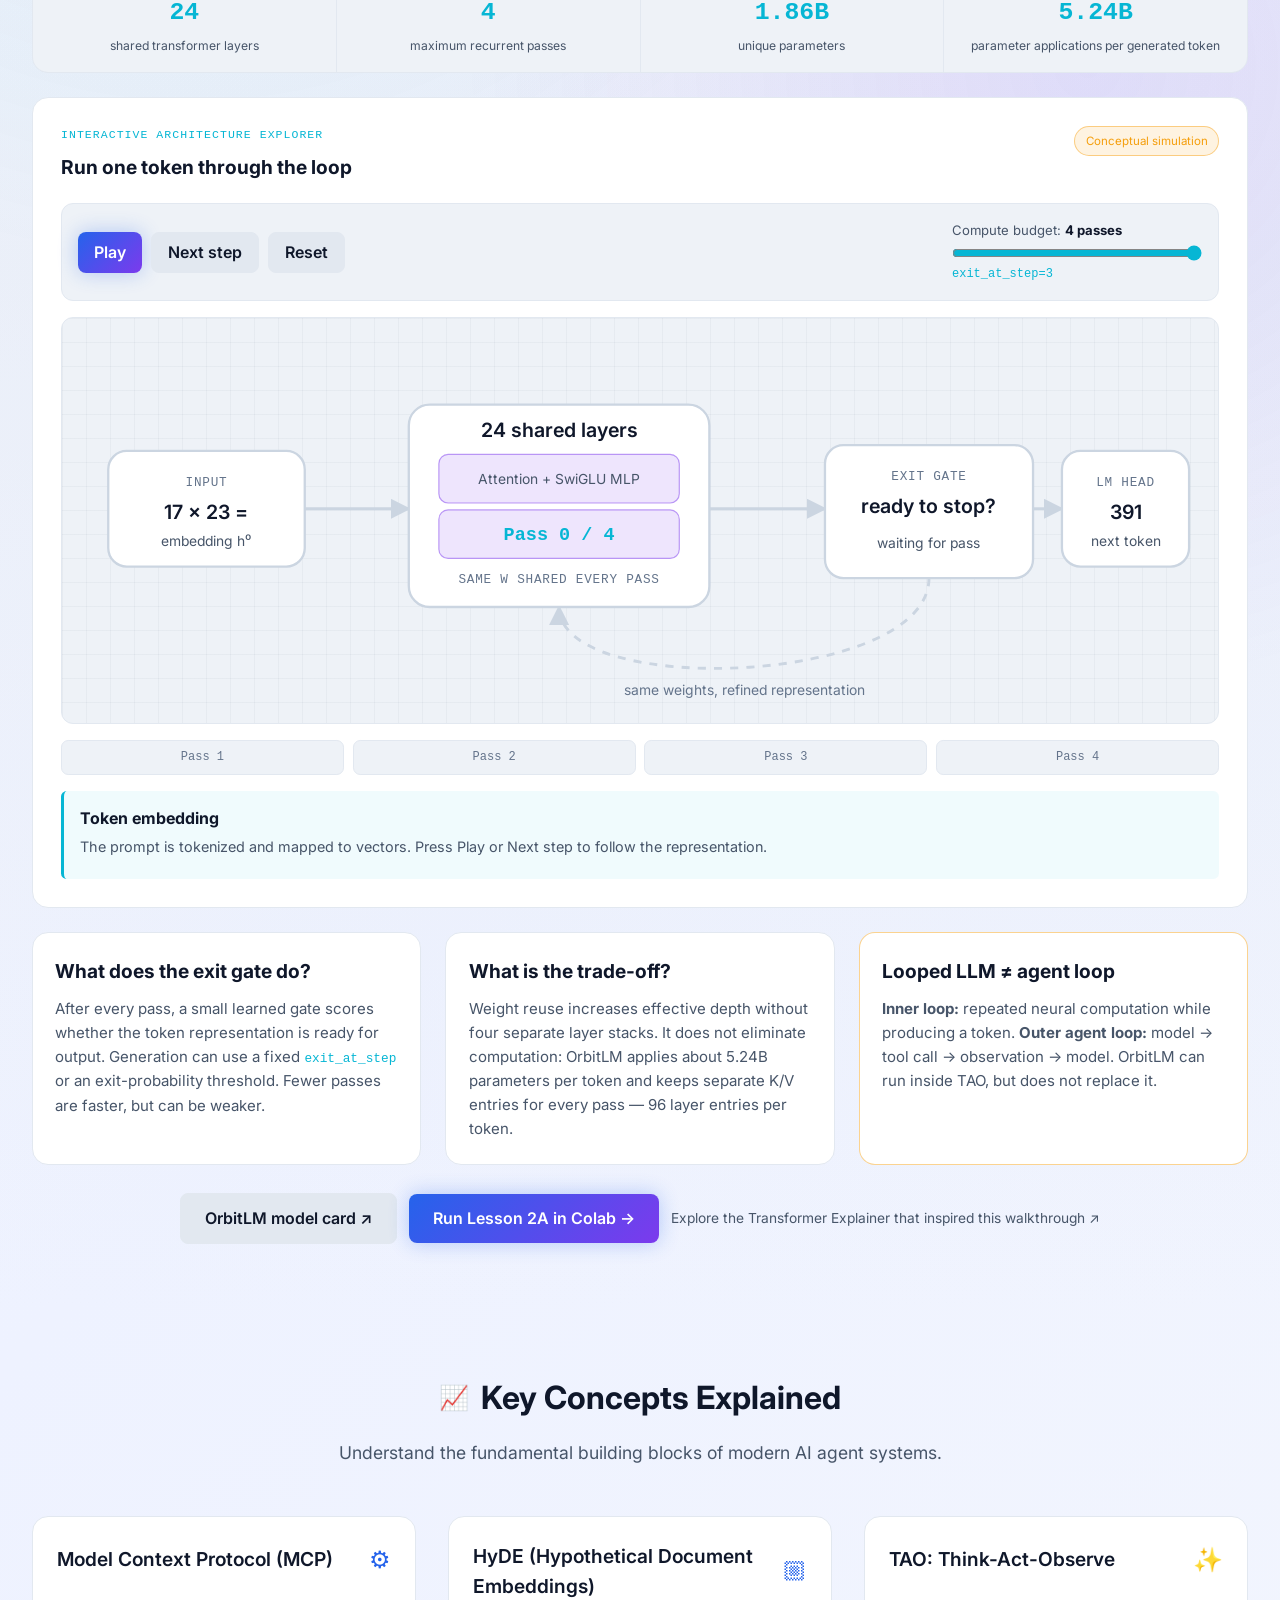
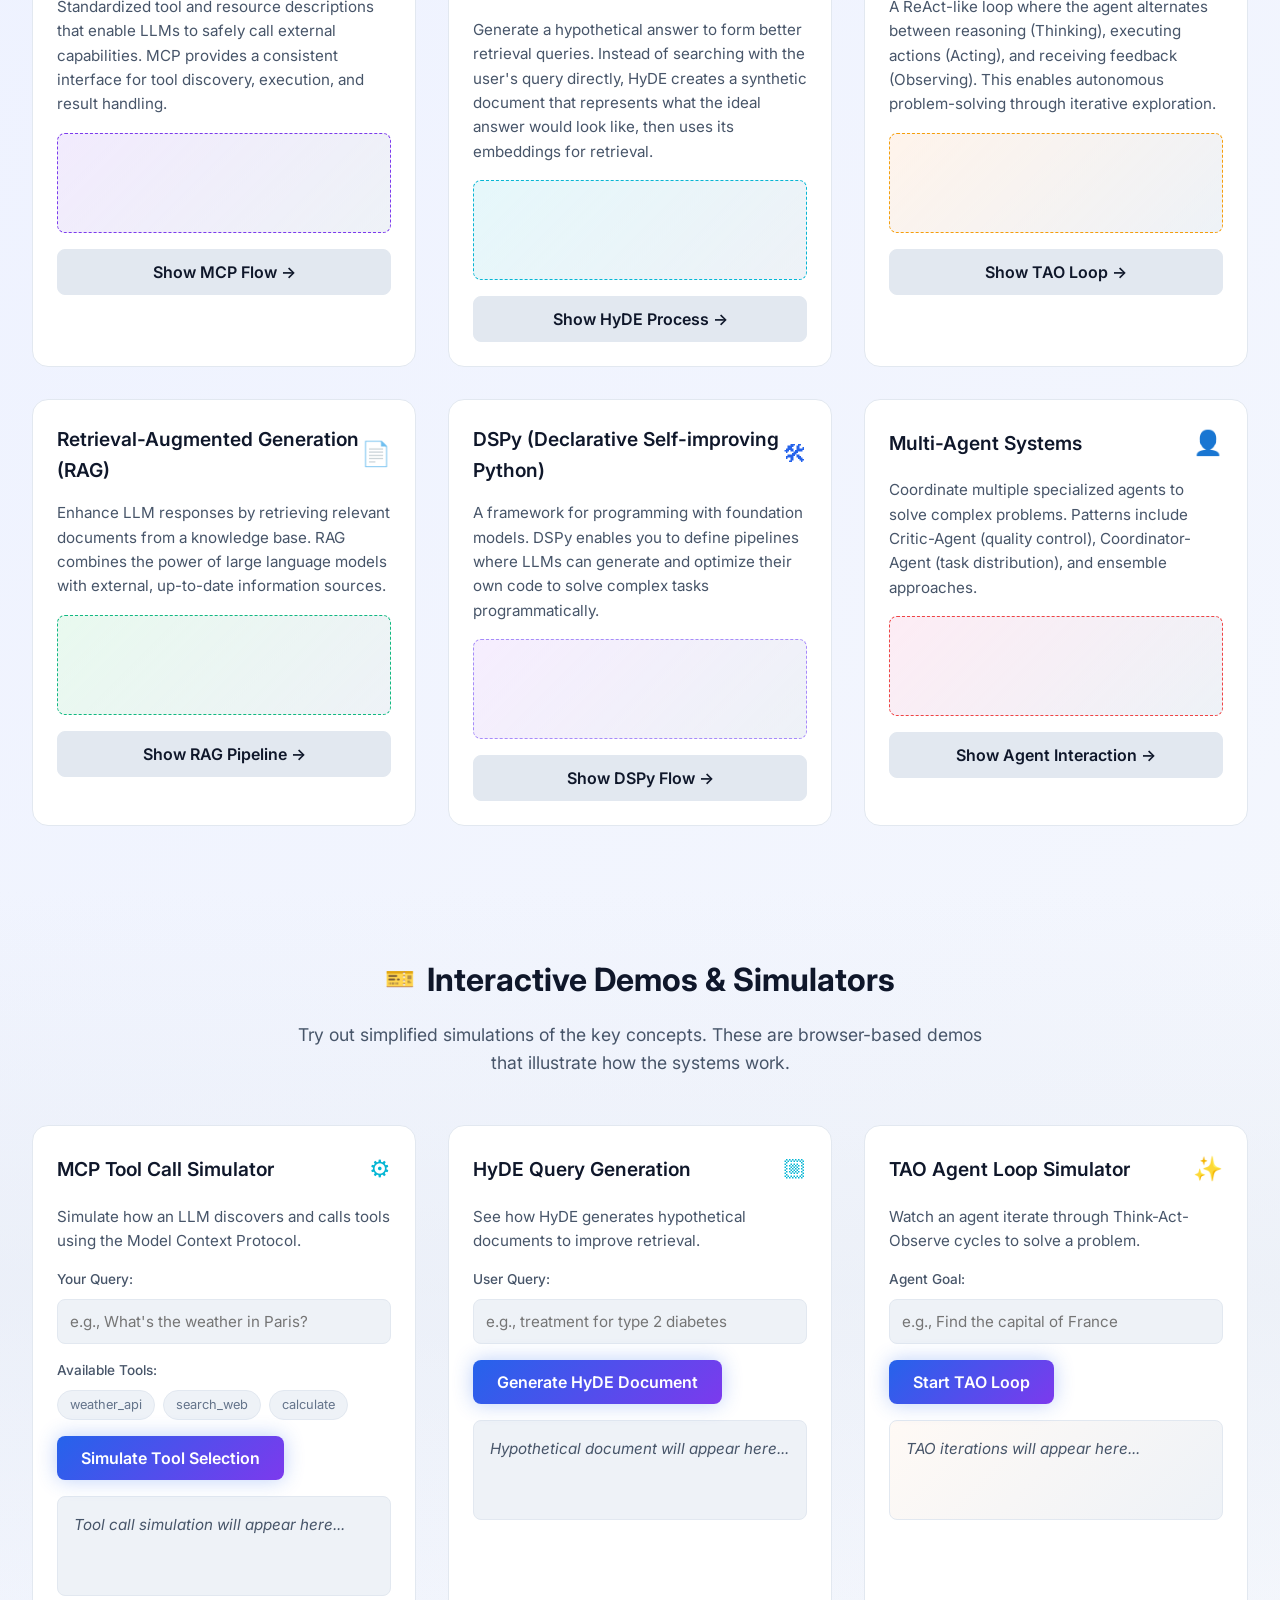
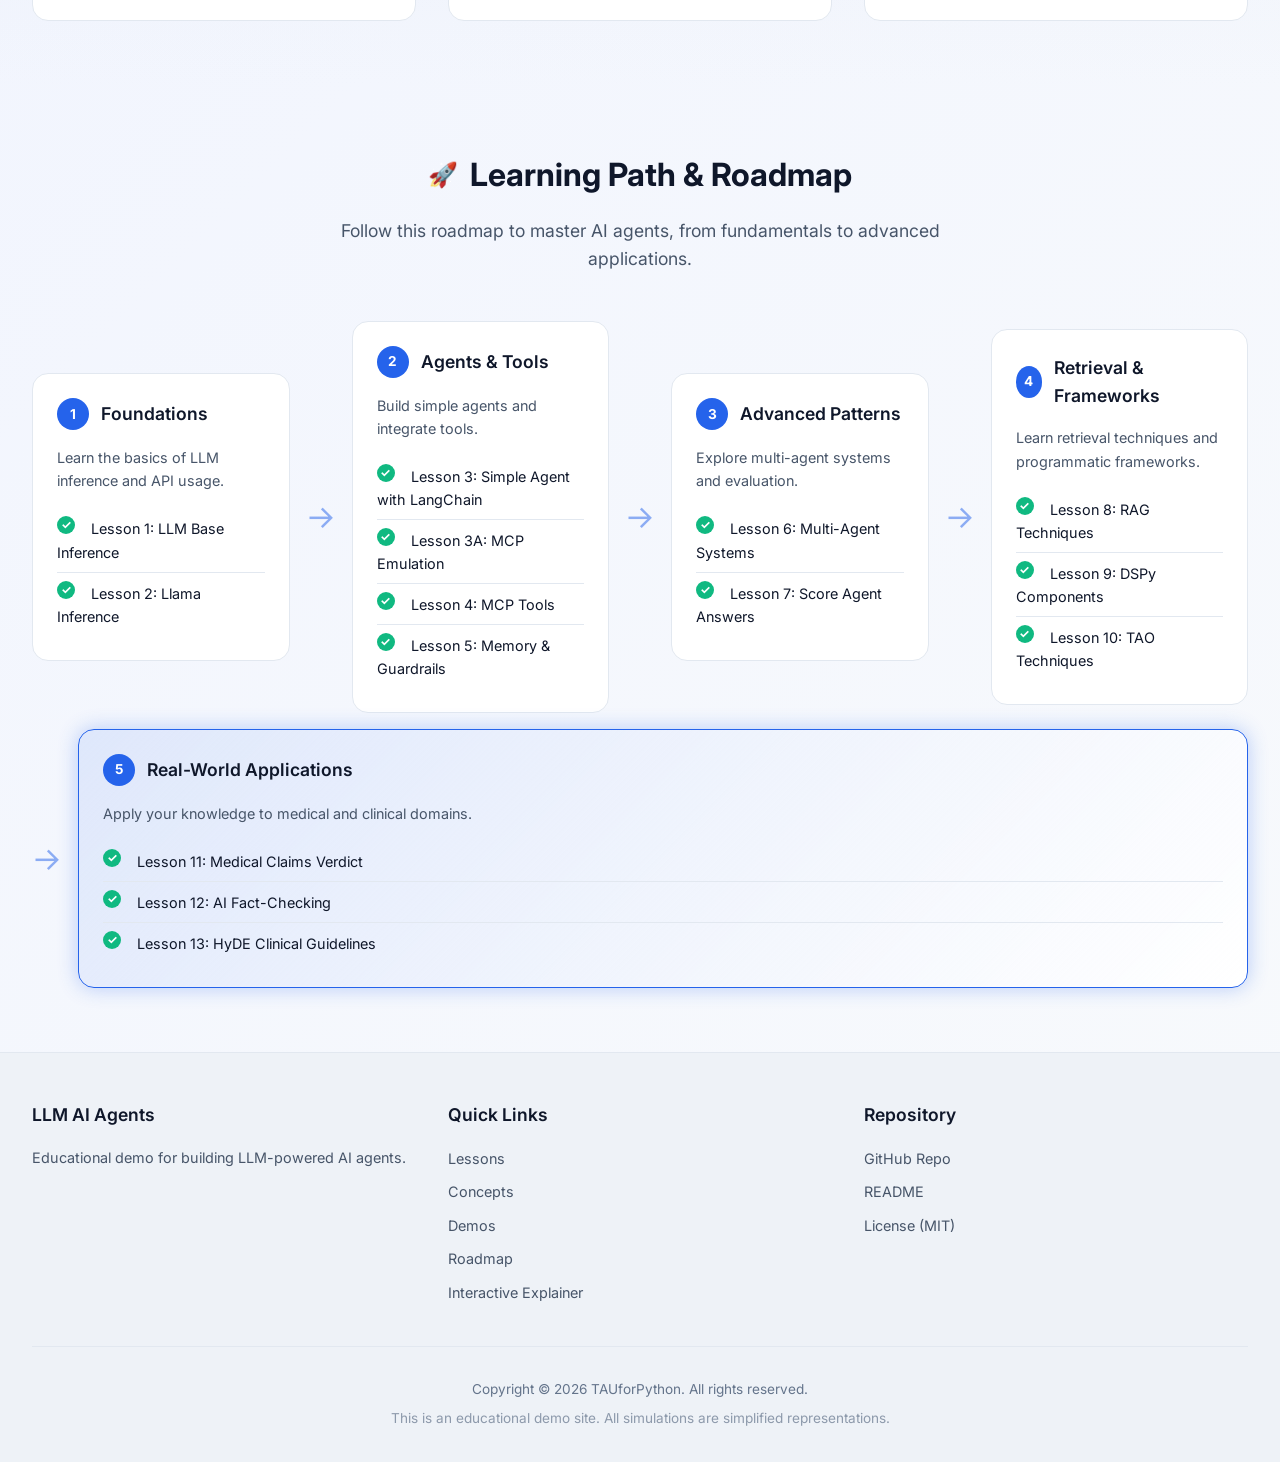
==== commit f1cda96b: "update looped LLM vizualisation" ====
--- a/docs/index.html
+++ b/docs/index.html
@@ -42,6 +42,7 @@
         <div class="container">
             <a href="#hero" class="nav-link active">Home</a>
             <a href="#lessons" class="nav-link">Lessons</a>
+            <a href="#orbit" class="nav-link">Looped LLM</a>
             <a href="#concepts" class="nav-link">Key Concepts</a>
             <a href="#demos" class="nav-link">Interactive Demos</a>
             <a href="#roadmap" class="nav-link">Learning Path</a>
@@ -339,6 +340,175 @@
                     </div>
                     <span class="featured-badge">Core Concept</span>
                 </div>
+            </div>
+        </div>
+    </section>
+
+    <!-- Looped LLM / OrbitLM Section -->
+    <section id="orbit" class="orbit-section">
+        <div class="container">
+            <h2 class="section-title">
+                <span class="section-icon">&#8635;</span>
+                Looped LLM: Dense Transformer vs OrbitLM
+            </h2>
+            <p class="section-description">
+                Follow a token through a conventional transformer and OrbitLM. The key difference is not another prompt or agent loop: OrbitLM repeatedly applies the same transformer stack inside the model.
+            </p>
+
+            <div class="orbit-comparison">
+                <article class="orbit-compare-card orbit-dense-card">
+                    <div class="orbit-card-kicker">Conventional dense LLM</div>
+                    <h3>Different weights at every depth</h3>
+                    <p>A token passes through the layer stack once. Each layer has its own parameters.</p>
+                    <div class="orbit-mini-flow" aria-label="Embedding followed by unique transformer layers and output">
+                        <span class="orbit-mini-node">Token</span>
+                        <span class="orbit-mini-arrow">&rarr;</span>
+                        <span class="orbit-mini-node orbit-weight-1">L<sub>1</sub></span>
+                        <span class="orbit-mini-arrow">&rarr;</span>
+                        <span class="orbit-mini-node orbit-weight-2">L<sub>2</sub></span>
+                        <span class="orbit-mini-arrow">&rarr;</span>
+                        <span class="orbit-mini-node orbit-weight-3">L<sub>3</sub></span>
+                        <span class="orbit-mini-arrow">&rarr;</span>
+                        <span class="orbit-mini-node">Output</span>
+                    </div>
+                    <div class="orbit-formula">h<sup>L</sup> = f<sub>L</sub>(...f<sub>2</sub>(f<sub>1</sub>(h<sup>0</sup>)))</div>
+                    <ul class="orbit-feature-list">
+                        <li>One forward pass through the stack</li>
+                        <li>Unique L<sub>1</sub>, L<sub>2</sub>, ..., L<sub>N</sub> weights</li>
+                        <li>Compute grows with the number of stored layers</li>
+                    </ul>
+                </article>
+
+                <article class="orbit-compare-card orbit-looped-card">
+                    <div class="orbit-card-kicker">Looped language model</div>
+                    <h3>More depth through weight reuse</h3>
+                    <p>OrbitLM sends the representation through one shared 24-layer stack up to four times.</p>
+                    <div class="orbit-mini-flow" aria-label="Token repeatedly processed by one shared transformer block">
+                        <span class="orbit-mini-node">h<sup>0</sup></span>
+                        <span class="orbit-mini-arrow">&rarr;</span>
+                        <span class="orbit-mini-node orbit-shared-weight">W<sub>shared</sub></span>
+                        <span class="orbit-mini-arrow">&rarr;</span>
+                        <span class="orbit-mini-node">h<sup>1</sup></span>
+                        <span class="orbit-loop-badge">repeat &times;4</span>
+                    </div>
+                    <div class="orbit-formula">h<sup>k</sup> = F<sub>shared</sub>(h<sup>k&minus;1</sup>), &nbsp; k = 1...4</div>
+                    <ul class="orbit-feature-list">
+                        <li>The same W<sub>shared</sub> is reused at every pass</li>
+                        <li>An exit gate scores readiness after each pass</li>
+                        <li>More compute does not mean four times more stored layers</li>
+                    </ul>
+                </article>
+            </div>
+
+            <div class="orbit-facts" aria-label="OrbitLM architecture facts">
+                <div><strong>24</strong><span>shared transformer layers</span></div>
+                <div><strong>4</strong><span>maximum recurrent passes</span></div>
+                <div><strong>1.86B</strong><span>unique parameters</span></div>
+                <div><strong>5.24B</strong><span>parameter applications per generated token</span></div>
+            </div>
+
+            <div class="orbit-explorer">
+                <div class="orbit-explorer-header">
+                    <div>
+                        <div class="orbit-card-kicker">Interactive architecture explorer</div>
+                        <h3>Run one token through the loop</h3>
+                    </div>
+                    <span class="orbit-simulation-label">Conceptual simulation</span>
+                </div>
+
+                <div class="orbit-controls">
+                    <div class="orbit-control-buttons">
+                        <button class="btn btn-primary" id="orbitPlayButton" onclick="orbitPlay()">Play</button>
+                        <button class="btn btn-secondary" onclick="orbitNextStep()">Next step</button>
+                        <button class="btn btn-secondary" onclick="orbitReset()">Reset</button>
+                    </div>
+                    <div class="orbit-budget-control">
+                        <label for="orbitPassControl">Compute budget: <strong id="orbitPassValue">4 passes</strong></label>
+                        <input type="range" id="orbitPassControl" min="1" max="4" step="1" value="4" oninput="orbitSetPasses(this.value)">
+                        <code>exit_at_step=<span id="orbitExitStep">3</span></code>
+                    </div>
+                </div>
+
+                <div class="orbit-canvas">
+                    <svg class="orbit-diagram" viewBox="0 0 1000 350" role="img" aria-labelledby="orbitDiagramTitle orbitDiagramDescription">
+                        <title id="orbitDiagramTitle">OrbitLM recurrent-depth data flow</title>
+                        <desc id="orbitDiagramDescription">A token embedding enters one shared 24-layer transformer stack. After each pass an exit gate either sends the representation back through the same stack or to the language model head.</desc>
+                        <defs>
+                            <marker id="orbitArrow" viewBox="0 0 10 10" refX="9" refY="5" markerWidth="7" markerHeight="7" orient="auto-start-reverse">
+                                <path d="M 0 0 L 10 5 L 0 10 z" class="orbit-arrow-head"></path>
+                            </marker>
+                        </defs>
+
+                        <path id="orbitInputPath" class="orbit-flow-path" d="M210 165 H300" marker-end="url(#orbitArrow)"></path>
+                        <path id="orbitSharedGatePath" class="orbit-flow-path" d="M560 165 H660" marker-end="url(#orbitArrow)"></path>
+                        <path id="orbitOutputPath" class="orbit-flow-path" d="M840 165 H865" marker-end="url(#orbitArrow)"></path>
+                        <path id="orbitLoopPath" class="orbit-flow-path orbit-loop-path" d="M750 225 C750 318 430 330 430 250" marker-end="url(#orbitArrow)"></path>
+                        <text x="590" y="326" class="orbit-loop-caption">same weights, refined representation</text>
+
+                        <g id="orbitInputNode" class="orbit-svg-node">
+                            <rect x="40" y="115" width="170" height="100" rx="16"></rect>
+                            <text x="125" y="145" class="orbit-svg-kicker">INPUT</text>
+                            <text x="125" y="174" class="orbit-svg-title">17 &times; 23 =</text>
+                            <text x="125" y="197" class="orbit-svg-subtitle">embedding h&#8304;</text>
+                        </g>
+
+                        <g id="orbitSharedNode" class="orbit-svg-node orbit-shared-node">
+                            <rect x="300" y="75" width="260" height="175" rx="18"></rect>
+                            <rect x="326" y="118" width="208" height="42" rx="8" class="orbit-layer-strip"></rect>
+                            <rect x="326" y="166" width="208" height="42" rx="8" class="orbit-layer-strip"></rect>
+                            <text x="430" y="103" class="orbit-svg-title">24 shared layers</text>
+                            <text x="430" y="144" class="orbit-svg-subtitle">Attention + SwiGLU MLP</text>
+                            <text id="orbitSharedPass" x="430" y="192" class="orbit-svg-pass">Pass 0 / 4</text>
+                            <text x="430" y="229" class="orbit-svg-kicker">SAME W SHARED EVERY PASS</text>
+                        </g>
+
+                        <g id="orbitGateNode" class="orbit-svg-node orbit-gate-node">
+                            <rect x="660" y="110" width="180" height="115" rx="16"></rect>
+                            <text x="750" y="140" class="orbit-svg-kicker">EXIT GATE</text>
+                            <text x="750" y="169" class="orbit-svg-title">ready to stop?</text>
+                            <text id="orbitGateDecision" x="750" y="199" class="orbit-svg-subtitle">waiting for pass</text>
+                        </g>
+
+                        <g id="orbitOutputNode" class="orbit-svg-node orbit-output-node">
+                            <rect x="865" y="115" width="110" height="100" rx="16"></rect>
+                            <text x="920" y="145" class="orbit-svg-kicker">LM HEAD</text>
+                            <text x="920" y="174" class="orbit-svg-title">391</text>
+                            <text x="920" y="197" class="orbit-svg-subtitle">next token</text>
+                        </g>
+                    </svg>
+                </div>
+
+                <div class="orbit-pass-track" aria-label="Recurrent pass progress">
+                    <span data-orbit-pass="1">Pass 1</span>
+                    <span data-orbit-pass="2">Pass 2</span>
+                    <span data-orbit-pass="3">Pass 3</span>
+                    <span data-orbit-pass="4">Pass 4</span>
+                </div>
+                <div class="orbit-step-narration" aria-live="polite">
+                    <strong id="orbitStepTitle">Token embedding</strong>
+                    <p id="orbitStepDescription">The prompt is tokenized and mapped to vectors. Press Play or Next step to follow the representation.</p>
+                </div>
+            </div>
+
+            <div class="orbit-explain-grid">
+                <article class="orbit-explain-card">
+                    <h3>What does the exit gate do?</h3>
+                    <p>After every pass, a small learned gate scores whether the token representation is ready for output. Generation can use a fixed <code>exit_at_step</code> or an exit-probability threshold. Fewer passes are faster, but can be weaker.</p>
+                </article>
+                <article class="orbit-explain-card">
+                    <h3>What is the trade-off?</h3>
+                    <p>Weight reuse increases effective depth without four separate layer stacks. It does not eliminate computation: OrbitLM applies about 5.24B parameters per token and keeps separate K/V entries for every pass &mdash; 96 layer entries per token.</p>
+                </article>
+                <article class="orbit-explain-card orbit-agent-distinction">
+                    <h3>Looped LLM &ne; agent loop</h3>
+                    <p><strong>Inner loop:</strong> repeated neural computation while producing a token. <strong>Outer agent loop:</strong> model &rarr; tool call &rarr; observation &rarr; model. OrbitLM can run inside TAO, but does not replace it.</p>
+                </article>
+            </div>
+
+            <div class="orbit-resource-links">
+                <a href="https://huggingface.co/ai-forever/OrbitLM-1.8B-Thinking" target="_blank" rel="noopener" class="btn btn-secondary">OrbitLM model card &nearr;</a>
+                <a href="https://colab.research.google.com/github/D2718281828nis/LLM_AI_agents/blob/main/lesson-2A_OrbitLM_Colab_Agent.ipynb" target="_blank" rel="noopener" class="btn btn-primary">Run Lesson 2A in Colab &rarr;</a>
+                <a href="https://poloclub.github.io/transformer-explainer/" target="_blank" rel="noopener" class="orbit-text-link">Explore the Transformer Explainer that inspired this walkthrough &nearr;</a>
             </div>
         </div>
     </section>
--- a/docs/styles.css
+++ b/docs/styles.css
@@ -1137,6 +1137,387 @@
     animation: slideIn var(--transition-normal) ease-out;
 }
 
+/* ============================================
+   Looped LLM / OrbitLM Explorer
+   ============================================ */
+.orbit-section {
+    padding: 4rem 0;
+    background:
+        radial-gradient(circle at 15% 15%, rgba(6, 182, 212, 0.09), transparent 35%),
+        radial-gradient(circle at 85% 40%, rgba(124, 58, 237, 0.11), transparent 38%),
+        linear-gradient(180deg, transparent, var(--section-wash-soft), transparent);
+}
+
+.orbit-comparison {
+    display: grid;
+    grid-template-columns: repeat(2, minmax(0, 1fr));
+    gap: 1.5rem;
+    margin-bottom: 1.5rem;
+}
+
+.orbit-compare-card,
+.orbit-explain-card,
+.orbit-explorer {
+    background: var(--bg-card);
+    border: 1px solid var(--border-color);
+    border-radius: 1rem;
+}
+
+.orbit-compare-card {
+    padding: 1.75rem;
+    overflow: hidden;
+}
+
+.orbit-dense-card { border-top: 3px solid var(--primary-light); }
+.orbit-looped-card { border-top: 3px solid var(--accent-color); }
+
+.orbit-card-kicker {
+    color: var(--accent-color);
+    font-family: var(--font-mono);
+    font-size: 0.72rem;
+    font-weight: 500;
+    letter-spacing: 0.09em;
+    margin-bottom: 0.5rem;
+    text-transform: uppercase;
+}
+
+.orbit-dense-card .orbit-card-kicker { color: var(--primary-lighter); }
+
+.orbit-compare-card h3,
+.orbit-explorer-header h3,
+.orbit-explain-card h3 {
+    color: var(--text-primary);
+    font-size: 1.2rem;
+    margin-bottom: 0.65rem;
+}
+
+.orbit-compare-card > p,
+.orbit-explain-card p {
+    color: var(--text-secondary);
+    font-size: 0.94rem;
+}
+
+.orbit-mini-flow {
+    align-items: center;
+    display: flex;
+    flex-wrap: wrap;
+    gap: 0.45rem;
+    justify-content: center;
+    margin: 1.5rem 0 1rem;
+    min-height: 76px;
+}
+
+.orbit-mini-node {
+    align-items: center;
+    background: var(--bg-secondary);
+    border: 1px solid var(--border-light);
+    border-radius: 0.55rem;
+    color: var(--text-primary);
+    display: inline-flex;
+    font-family: var(--font-mono);
+    font-size: 0.82rem;
+    justify-content: center;
+    min-height: 44px;
+    padding: 0.55rem 0.7rem;
+}
+
+.orbit-weight-1 { border-color: #3b82f6; }
+.orbit-weight-2 { border-color: #8b5cf6; }
+.orbit-weight-3 { border-color: #ec4899; }
+.orbit-shared-weight { border-color: var(--accent-color); box-shadow: 0 0 18px rgba(6, 182, 212, 0.15); }
+
+.orbit-mini-arrow { color: var(--text-muted); }
+
+.orbit-loop-badge {
+    background: rgba(6, 182, 212, 0.12);
+    border: 1px dashed var(--accent-color);
+    border-radius: 999px;
+    color: var(--accent-color);
+    font-family: var(--font-mono);
+    font-size: 0.72rem;
+    padding: 0.35rem 0.65rem;
+}
+
+.orbit-formula {
+    background: var(--bg-secondary);
+    border-radius: 0.5rem;
+    color: var(--primary-lighter);
+    font-family: var(--font-mono);
+    font-size: 0.85rem;
+    margin-bottom: 1rem;
+    overflow-x: auto;
+    padding: 0.8rem;
+    text-align: center;
+    white-space: nowrap;
+}
+
+.orbit-feature-list {
+    color: var(--text-secondary);
+    font-size: 0.88rem;
+    list-style: none;
+}
+
+.orbit-feature-list li {
+    margin-top: 0.45rem;
+    padding-left: 1.1rem;
+    position: relative;
+}
+
+.orbit-feature-list li::before {
+    color: var(--accent-color);
+    content: '•';
+    left: 0;
+    position: absolute;
+}
+
+.orbit-facts {
+    display: grid;
+    grid-template-columns: repeat(4, minmax(0, 1fr));
+    gap: 1px;
+    margin-bottom: 1.5rem;
+    overflow: hidden;
+    background: var(--border-color);
+    border: 1px solid var(--border-color);
+    border-radius: 1rem;
+}
+
+.orbit-facts > div {
+    background: var(--bg-secondary);
+    padding: 1.15rem;
+    text-align: center;
+}
+
+.orbit-facts strong {
+    color: var(--accent-color);
+    display: block;
+    font-family: var(--font-mono);
+    font-size: 1.55rem;
+}
+
+.orbit-facts span {
+    color: var(--text-secondary);
+    display: block;
+    font-size: 0.76rem;
+    line-height: 1.4;
+    margin-top: 0.25rem;
+}
+
+.orbit-explorer {
+    margin-bottom: 1.5rem;
+    padding: 1.75rem;
+}
+
+.orbit-explorer-header {
+    align-items: flex-start;
+    display: flex;
+    gap: 1rem;
+    justify-content: space-between;
+    margin-bottom: 1.25rem;
+}
+
+.orbit-explorer-header h3 { margin-bottom: 0; }
+
+.orbit-simulation-label {
+    background: rgba(245, 158, 11, 0.12);
+    border: 1px solid rgba(245, 158, 11, 0.45);
+    border-radius: 999px;
+    color: var(--warning-color);
+    flex-shrink: 0;
+    font-size: 0.72rem;
+    padding: 0.3rem 0.65rem;
+}
+
+.orbit-controls {
+    align-items: center;
+    background: var(--bg-secondary);
+    border: 1px solid var(--border-color);
+    border-radius: 0.75rem;
+    display: flex;
+    gap: 1.5rem;
+    justify-content: space-between;
+    margin-bottom: 1rem;
+    padding: 1rem;
+}
+
+.orbit-control-buttons {
+    display: flex;
+    flex-wrap: wrap;
+    gap: 0.55rem;
+}
+
+.orbit-control-buttons .btn { padding: 0.6rem 1rem; }
+.orbit-control-buttons .btn:disabled { cursor: wait; opacity: 0.55; }
+
+.orbit-budget-control {
+    display: grid;
+    gap: 0.25rem;
+    min-width: 250px;
+}
+
+.orbit-budget-control label {
+    color: var(--text-secondary);
+    font-size: 0.82rem;
+}
+
+.orbit-budget-control strong { color: var(--text-primary); }
+.orbit-budget-control input { accent-color: var(--accent-color); width: 100%; }
+.orbit-budget-control code { color: var(--accent-color); font-size: 0.75rem; }
+
+.orbit-canvas {
+    background:
+        linear-gradient(rgba(100, 116, 139, 0.06) 1px, transparent 1px),
+        linear-gradient(90deg, rgba(100, 116, 139, 0.06) 1px, transparent 1px),
+        var(--bg-secondary);
+    background-size: 24px 24px;
+    border: 1px solid var(--border-color);
+    border-radius: 0.75rem;
+    overflow-x: auto;
+}
+
+.orbit-diagram {
+    display: block;
+    height: auto;
+    min-width: 760px;
+    width: 100%;
+}
+
+.orbit-svg-node > rect:first-child {
+    fill: var(--bg-card);
+    stroke: var(--border-light);
+    stroke-width: 2;
+    transition: stroke var(--transition-normal), filter var(--transition-normal), fill var(--transition-normal);
+}
+
+.orbit-svg-node.is-active > rect:first-child {
+    fill: rgba(6, 182, 212, 0.12);
+    filter: drop-shadow(0 0 10px rgba(6, 182, 212, 0.4));
+    stroke: var(--accent-color);
+}
+
+.orbit-svg-node.is-complete > rect:first-child { stroke: var(--success-color); }
+.orbit-shared-node .orbit-layer-strip { fill: rgba(124, 58, 237, 0.13); stroke: rgba(124, 58, 237, 0.5); }
+
+.orbit-diagram text {
+    fill: var(--text-primary);
+    font-family: var(--font-sans);
+    text-anchor: middle;
+}
+
+.orbit-diagram .orbit-svg-kicker {
+    fill: var(--text-muted);
+    font-family: var(--font-mono);
+    font-size: 11px;
+    letter-spacing: 0.06em;
+}
+
+.orbit-diagram .orbit-svg-title { font-size: 17px; font-weight: 600; }
+.orbit-diagram .orbit-svg-subtitle { fill: var(--text-secondary); font-size: 12px; }
+.orbit-diagram .orbit-svg-pass { fill: var(--accent-color); font-family: var(--font-mono); font-size: 16px; font-weight: 600; }
+.orbit-diagram .orbit-loop-caption { fill: var(--text-muted); font-size: 12px; }
+
+.orbit-flow-path {
+    fill: none;
+    marker-end: url(#orbitArrow);
+    stroke: var(--border-light);
+    stroke-width: 2.5;
+    transition: stroke var(--transition-normal), opacity var(--transition-normal);
+}
+
+.orbit-arrow-head { fill: var(--border-light); }
+.orbit-loop-path { stroke-dasharray: 7 7; }
+
+.orbit-flow-path.is-active {
+    stroke: var(--accent-color);
+    stroke-width: 3.5;
+}
+
+.orbit-flow-path.is-active + .orbit-arrow-head,
+.orbit-diagram:has(.orbit-flow-path.is-active) .orbit-arrow-head { fill: var(--accent-color); }
+
+.orbit-loop-path.is-active { animation: orbitDash 0.8s linear infinite; }
+@keyframes orbitDash { to { stroke-dashoffset: -28; } }
+
+.orbit-pass-track {
+    display: grid;
+    grid-template-columns: repeat(4, 1fr);
+    gap: 0.55rem;
+    margin: 1rem 0;
+}
+
+.orbit-pass-track span {
+    background: var(--bg-secondary);
+    border: 1px solid var(--border-color);
+    border-radius: 0.45rem;
+    color: var(--text-muted);
+    font-family: var(--font-mono);
+    font-size: 0.75rem;
+    padding: 0.45rem;
+    text-align: center;
+    transition: all var(--transition-normal);
+}
+
+.orbit-pass-track span.is-active { border-color: var(--accent-color); color: var(--accent-color); }
+.orbit-pass-track span.is-complete { background: rgba(16, 185, 129, 0.09); border-color: var(--success-color); color: var(--success-color); }
+.orbit-pass-track span.is-skipped { opacity: 0.35; }
+
+.orbit-step-narration {
+    background: rgba(6, 182, 212, 0.06);
+    border-left: 3px solid var(--accent-color);
+    border-radius: 0.35rem;
+    min-height: 88px;
+    padding: 0.9rem 1rem;
+}
+
+.orbit-step-narration strong { color: var(--text-primary); }
+.orbit-step-narration p { color: var(--text-secondary); font-size: 0.9rem; margin-top: 0.25rem; }
+
+.orbit-explain-grid {
+    display: grid;
+    grid-template-columns: repeat(3, minmax(0, 1fr));
+    gap: 1.5rem;
+}
+
+.orbit-explain-card { padding: 1.4rem; }
+.orbit-explain-card code { color: var(--accent-color); font-family: var(--font-mono); font-size: 0.85em; }
+.orbit-agent-distinction { border-color: rgba(245, 158, 11, 0.45); }
+
+.orbit-resource-links {
+    align-items: center;
+    display: flex;
+    flex-wrap: wrap;
+    gap: 0.75rem;
+    justify-content: center;
+    margin-top: 1.75rem;
+}
+
+.orbit-text-link { color: var(--text-secondary); font-size: 0.86rem; text-decoration: none; }
+.orbit-text-link:hover { color: var(--accent-color); }
+
+@media (max-width: 900px) {
+    .orbit-comparison,
+    .orbit-explain-grid { grid-template-columns: 1fr; }
+    .orbit-facts { grid-template-columns: repeat(2, minmax(0, 1fr)); }
+    .orbit-controls { align-items: stretch; flex-direction: column; }
+    .orbit-budget-control { min-width: 0; }
+}
+
+@media (max-width: 480px) {
+    .orbit-compare-card,
+    .orbit-explorer { padding: 1rem; }
+    .orbit-explorer-header { flex-direction: column; }
+    .orbit-control-buttons .btn { flex: 1; }
+    .orbit-pass-track { gap: 0.25rem; }
+    .orbit-pass-track span { font-size: 0.65rem; }
+    .orbit-resource-links { align-items: stretch; flex-direction: column; text-align: center; }
+}
+
+@media (prefers-reduced-motion: reduce) {
+    .orbit-loop-path.is-active { animation: none; }
+    .orbit-svg-node > rect:first-child,
+    .orbit-flow-path,
+    .orbit-pass-track span { transition: none; }
+}
+
 /* Responsive Design */
 @media (max-width: 1024px) {
     .hero .container {
